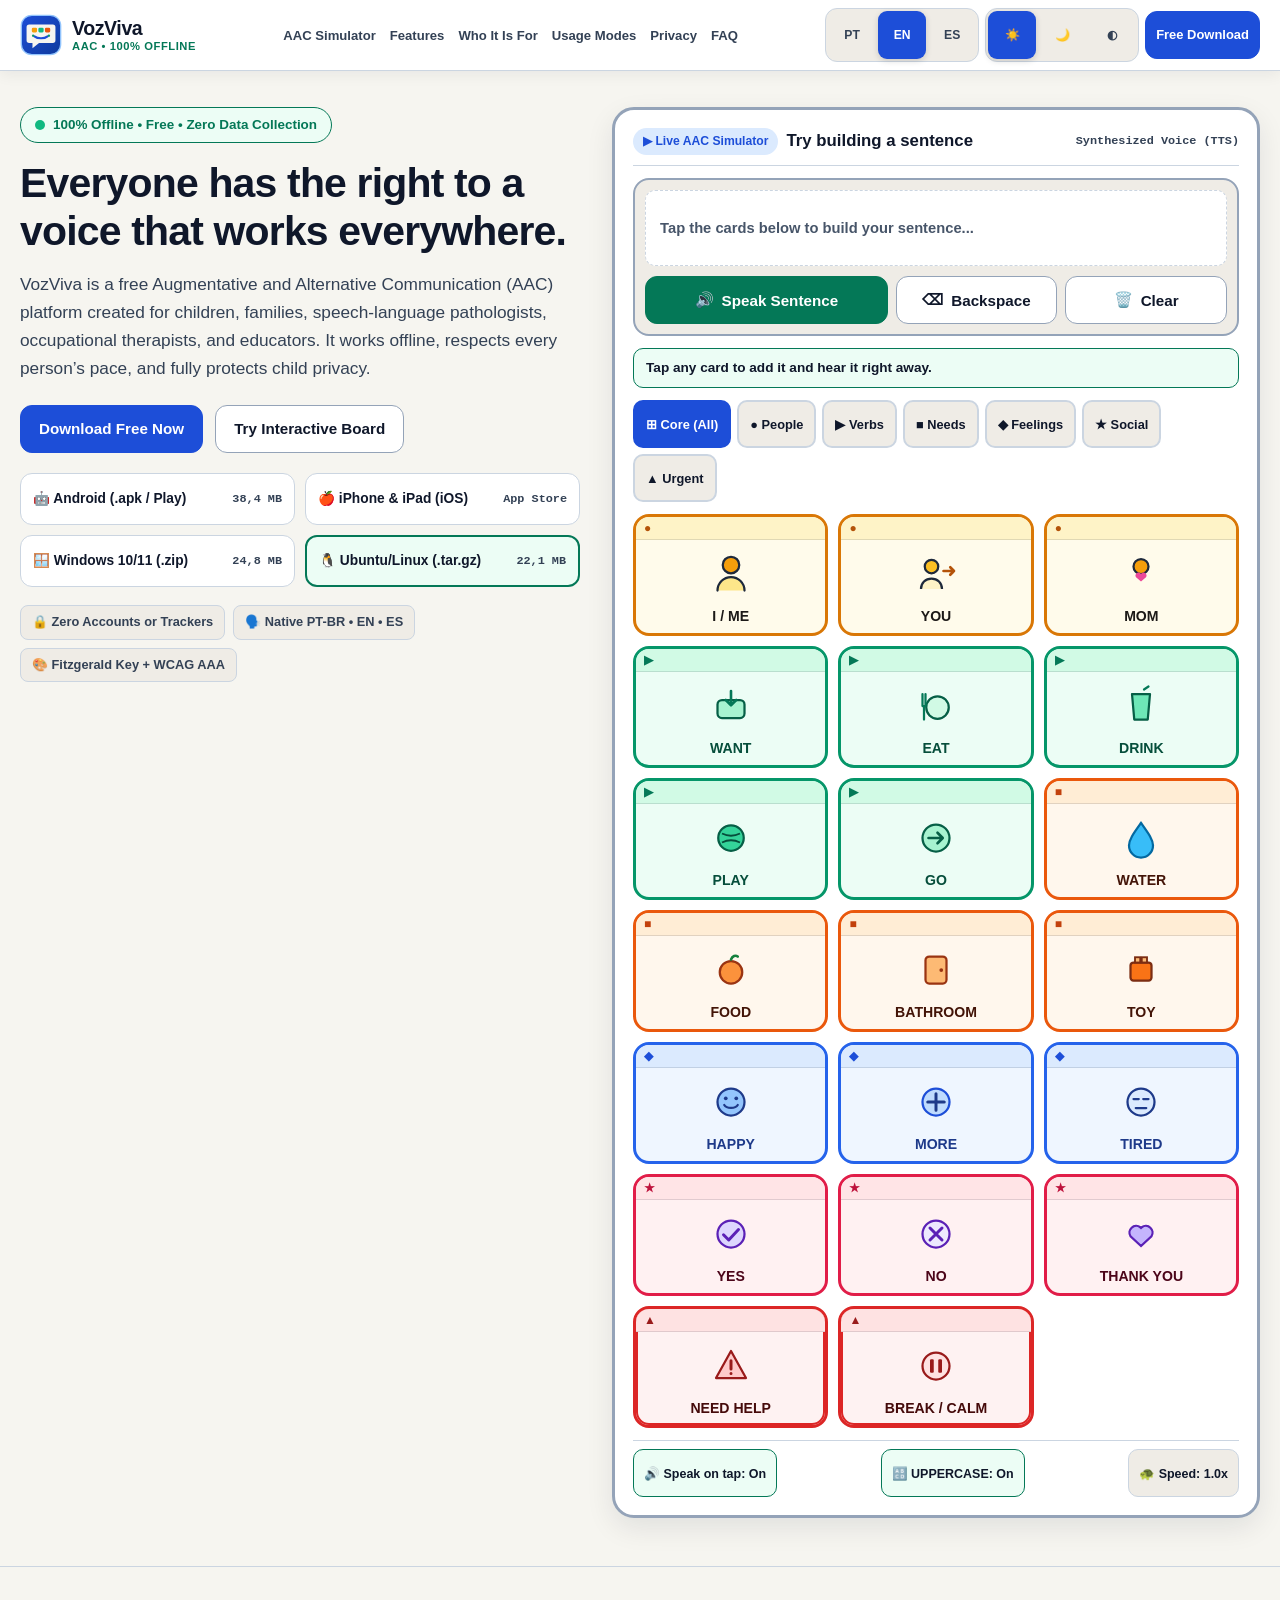
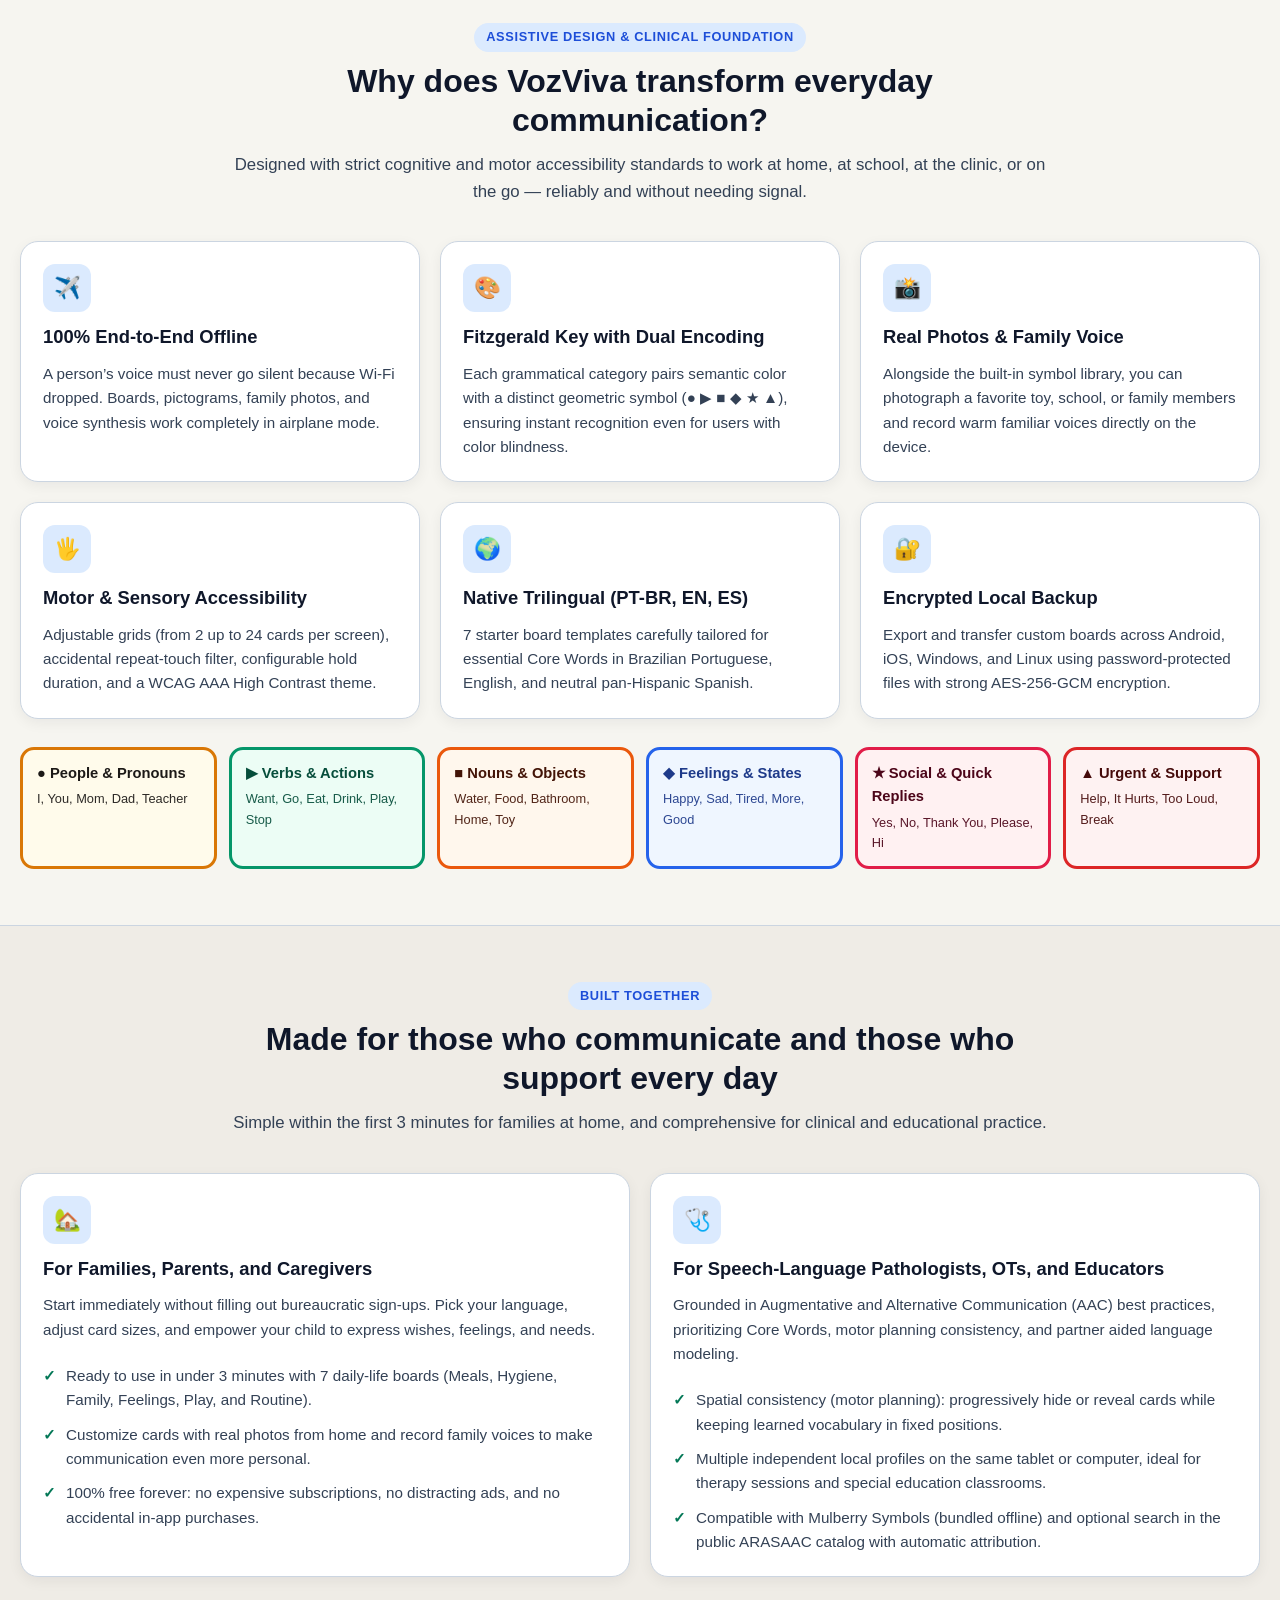
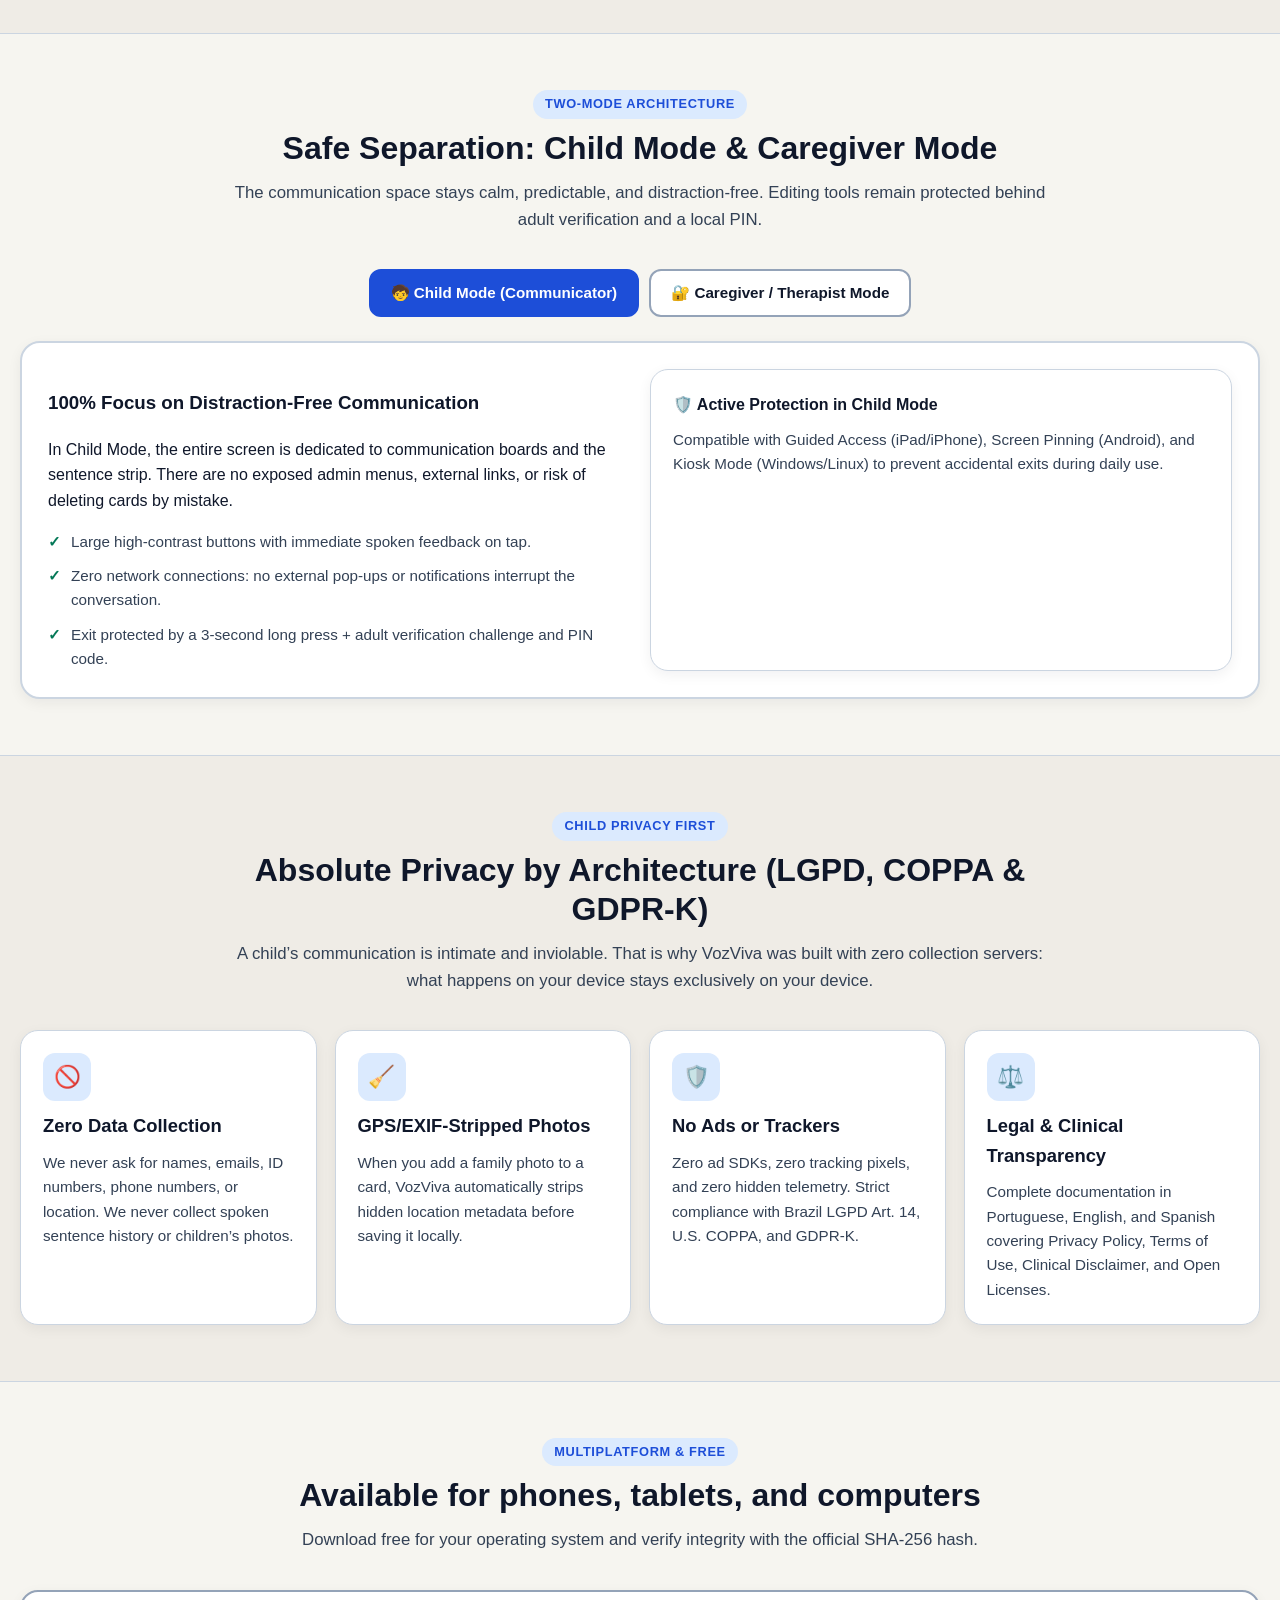
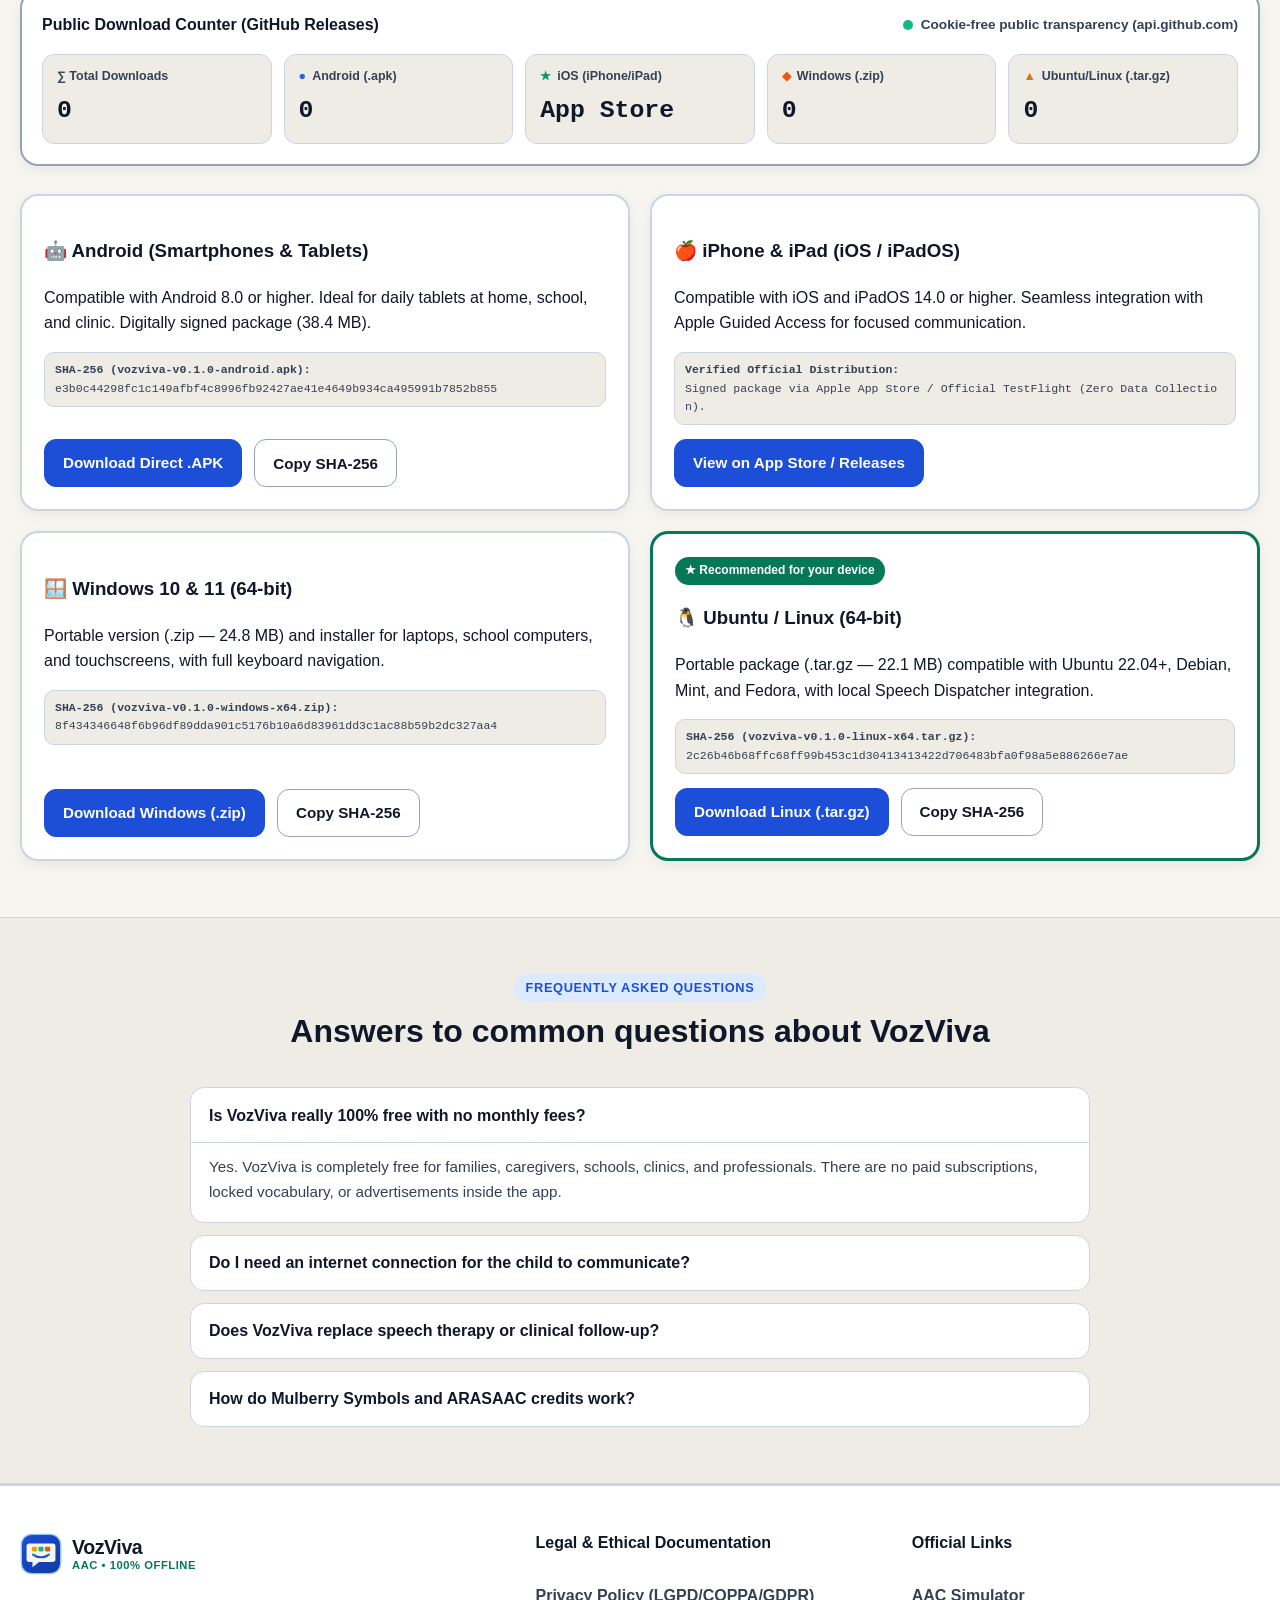
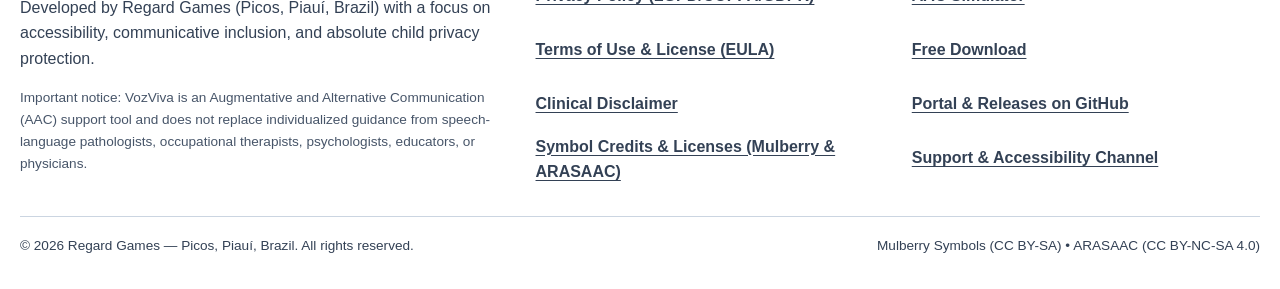
==== docs/index.html @ 91a37df0 "feat(web): implement trilingual CAA interactive web portal, WCAG 2.2 AAA themes & QA Web audit 10/10" ====
<!DOCTYPE html>
<html lang="pt-BR" data-theme="light">
<head>
  <meta charset="UTF-8" />
  <meta name="viewport" content="width=device-width, initial-scale=1.0" />
  <title data-i18n="meta.title">VozViva — Comunicação Aumentativa e Alternativa (CAA) Offline e Gratuita | Regard Games</title>
  <meta name="description" data-i18n-attr="content:meta.description" content="Aplicativo gratuito e 100% offline de Comunicação Aumentativa e Alternativa (CAA) com síntese de voz, pranchas personalizáveis e privacidade total para crianças, famílias e terapeutas. Disponível para Android, iOS, Windows e Linux." />
  <meta name="theme-color" content="#1D4ED8" />
  <meta name="author" content="Regard Games — Picos, Piauí, Brasil" />
  <link rel="canonical" href="https://regardgames.github.io/vozviva/" />
  <link rel="alternate" hreflang="pt-BR" href="https://regardgames.github.io/vozviva/?lang=pt" />
  <link rel="alternate" hreflang="en" href="https://regardgames.github.io/vozviva/?lang=en" />
  <link rel="alternate" hreflang="es" href="https://regardgames.github.io/vozviva/?lang=es" />
  <link rel="alternate" hreflang="x-default" href="https://regardgames.github.io/vozviva/" />

  <!-- Open Graph & Twitter -->
  <meta property="og:type" content="website" />
  <meta property="og:site_name" content="VozViva — Regard Games" />
  <meta property="og:title" data-i18n-attr="content:meta.og_title" content="VozViva — Dê voz a cada momento, sem depender de internet" />
  <meta property="og:description" data-i18n-attr="content:meta.og_description" content="Plataforma de Comunicação Aumentativa e Alternativa (CAA) 100% offline, sem anúncios e sem coleta de dados. Em Português, Inglês e Espanhol." />
  <meta property="og:url" content="https://regardgames.github.io/vozviva/" />
  <meta property="og:image" content="https://regardgames.github.io/vozviva/assets/og-banner.svg" />
  <meta name="twitter:card" content="summary_large_image" />
  <meta name="twitter:title" data-i18n-attr="content:meta.og_title" content="VozViva — Dê voz a cada momento, sem depender de internet" />
  <meta name="twitter:description" data-i18n-attr="content:meta.og_description" content="Plataforma de Comunicação Aumentativa e Alternativa (CAA) 100% offline, sem anúncios e sem coleta de dados. Em Português, Inglês e Espanhol." />
  <meta name="twitter:image" content="https://regardgames.github.io/vozviva/assets/og-banner.svg" />

  <link rel="icon" type="image/svg+xml" href="assets/favicon.svg" />
  <link rel="manifest" href="manifest.webmanifest" />
  <link rel="stylesheet" href="styles.css" />

  <!-- Schema.org JSON-LD -->
  <script type="application/ld+json">
  {
    "@context": "https://schema.org",
    "@type": "SoftwareApplication",
    "name": "VozViva — CAA",
    "applicationCategory": "EducationalApplication, MedicalApplication",
    "operatingSystem": "Android, iOS, Windows 10/11, Ubuntu/Linux",
    "inLanguage": ["pt-BR", "en", "es"],
    "isAccessibleForFree": true,
    "offers": {
      "@type": "Offer",
      "price": "0.00",
      "priceCurrency": "BRL"
    },
    "author": {
      "@type": "Organization",
      "name": "Regard Games",
      "legalName": "DAYVID EMERSON SILVA FERREIRA CONSULTORIA EM TECNOLOGIA DA INFORMACAO LTDA",
      "taxID": "54.480.912/0001-37",
      "address": {
        "@type": "PostalAddress",
        "addressLocality": "Picos",
        "addressRegion": "PI",
        "addressCountry": "BR"
      },
      "url": "https://regardgames.github.io/vozviva/"
    }
  }
  </script>
</head>
<body>
  <a href="#main-content" class="skip-link" data-i18n="nav.skip_to_content">Pular para o conteúdo principal</a>

  <!-- Topbar / Header -->
  <header class="site-header" role="banner">
    <div class="container header-inner">
      <a href="#top" class="brand-link" aria-label="VozViva — Início">
        <img src="assets/favicon.svg" alt="" class="brand-icon" width="42" height="42" />
        <span class="brand-text-group">
          <span class="brand-name">VozViva</span>
          <span class="brand-tag" data-i18n="nav.brand_tag">CAA • 100% Offline</span>
        </span>
      </a>

      <nav class="main-nav" aria-label="Navegação Principal" data-i18n-attr="aria-label:nav.aria_main">
        <a href="#simulador" class="nav-link" data-i18n="nav.simulator">Simulador CAA</a>
        <a href="#features" class="nav-link" data-i18n="nav.features">Recursos</a>
        <a href="#audiences" class="nav-link" data-i18n="nav.audiences">Para Quem É</a>
        <a href="#modes" class="nav-link" data-i18n="nav.modes">Modos de Uso</a>
        <a href="#privacy" class="nav-link" data-i18n="nav.privacy">Privacidade</a>
        <a href="#faq" class="nav-link" data-i18n="nav.faq">Dúvidas</a>
      </nav>

      <div class="header-controls">
        <!-- Seletor de Idioma -->
        <div class="control-pill-group" role="group" aria-label="Selecionar idioma" data-i18n-attr="aria-label:nav.lang_group_label">
          <button type="button" class="ctrl-btn lang-btn" data-lang="pt" aria-pressed="true" title="Português (Brasil)">PT</button>
          <button type="button" class="ctrl-btn lang-btn" data-lang="en" aria-pressed="false" title="English">EN</button>
          <button type="button" class="ctrl-btn lang-btn" data-lang="es" aria-pressed="false" title="Español">ES</button>
        </div>

        <!-- Seletor de Tema -->
        <div class="control-pill-group" role="group" aria-label="Selecionar tema visual" data-i18n-attr="aria-label:nav.theme_group_label">
          <button type="button" class="ctrl-btn theme-btn" data-theme-val="light" aria-pressed="true" data-i18n-attr="title:nav.theme_light_title,aria-label:nav.theme_light_title" title="Tema Claro Calmo">☀️</button>
          <button type="button" class="ctrl-btn theme-btn" data-theme-val="dark" aria-pressed="false" data-i18n-attr="title:nav.theme_dark_title,aria-label:nav.theme_dark_title" title="Tema Escuro Confortável">🌙</button>
          <button type="button" class="ctrl-btn theme-btn" data-theme-val="high-contrast" aria-pressed="false" data-i18n-attr="title:nav.theme_hc_title,aria-label:nav.theme_hc_title" title="Alto Contraste WCAG AAA">◐</button>
        </div>

        <a href="#download" class="btn btn-primary btn-compact header-cta-desktop" data-i18n="nav.download">Baixar Grátis</a>
      </div>

      <button type="button" class="mobile-menu-toggle" id="mobile-menu-btn" aria-expanded="false" aria-controls="mobile-drawer" data-i18n-attr="aria-label:nav.menu_toggle_label">
        <span aria-hidden="true">☰</span>
        <span data-i18n="nav.menu_btn">Menu</span>
      </button>
    </div>

    <div class="mobile-drawer" id="mobile-drawer" aria-label="Menu móvel">
      <div class="container">
        <div class="mobile-drawer-links">
          <a href="#simulador" class="nav-link" data-i18n="nav.simulator">Simulador CAA</a>
          <a href="#features" class="nav-link" data-i18n="nav.features">Recursos</a>
          <a href="#audiences" class="nav-link" data-i18n="nav.audiences">Para Quem É</a>
          <a href="#modes" class="nav-link" data-i18n="nav.modes">Modos de Uso</a>
          <a href="#privacy" class="nav-link" data-i18n="nav.privacy">Privacidade</a>
          <a href="#faq" class="nav-link" data-i18n="nav.faq">Dúvidas</a>
          <a href="privacy-policy.html" class="nav-link" data-i18n="footer.privacy_link">Política de Privacidade</a>
          <a href="#download" class="btn btn-primary" data-i18n="nav.download">Baixar Grátis</a>
        </div>
      </div>
    </div>
  </header>

  <main id="main-content">
    <!-- Hero Section + Interactive CAA Simulator -->
    <section class="hero-section" id="top">
      <div class="container hero-grid">
        <div class="hero-copy-col">
          <div class="hero-badge">
            <span class="pulse-dot" aria-hidden="true"></span>
            <span data-i18n="hero.badge">100% Offline • Gratuito • Zero Coleta de Dados</span>
          </div>
          <h1 class="hero-title" data-i18n="hero.title">Toda pessoa tem direito a uma voz que funcione em qualquer lugar.</h1>
          <p class="hero-subtitle" data-i18n="hero.subtitle">O VozViva é uma plataforma gratuita de Comunicação Aumentativa e Alternativa (CAA) criada para crianças, famílias, fonoaudiólogos, terapeutas ocupacionais e educadores. Funciona sem internet, respeita o tempo de cada pessoa e protege integralmente a privacidade infantil.</p>

          <div class="hero-cta-row">
            <a href="#download" class="btn btn-primary" id="hero-primary-cta" data-i18n="hero.cta_primary">Baixar Grátis Agora</a>
            <a href="#simulador" class="btn btn-secondary" data-i18n="hero.cta_secondary">Testar Prancha Interativa</a>
          </div>

          <!-- Platform Quick Pills -->
          <div class="hero-platform-pills" role="list" aria-label="Plataformas suportadas" data-i18n-attr="aria-label:hero.pills_aria">
            <a href="#download-android" class="platform-pill" data-os-pill="android" role="listitem">
              <span>🤖 <span data-i18n="hero.pill_android">Android (.apk / Play)</span></span>
              <span class="pill-meta">38,4 MB</span>
            </a>
            <a href="#download-ios" class="platform-pill" data-os-pill="ios" role="listitem">
              <span>🍎 <span data-i18n="hero.pill_ios">iPhone &amp; iPad (iOS)</span></span>
              <span class="pill-meta">App Store</span>
            </a>
            <a href="#download-windows" class="platform-pill" data-os-pill="windows" role="listitem">
              <span>🪟 <span data-i18n="hero.pill_windows">Windows 10/11 (.zip)</span></span>
              <span class="pill-meta">24,8 MB</span>
            </a>
            <a href="#download-linux" class="platform-pill" data-os-pill="linux" role="listitem">
              <span>🐧 <span data-i18n="hero.pill_linux">Ubuntu/Linux (.tar.gz)</span></span>
              <span class="pill-meta">22,1 MB</span>
            </a>
          </div>

          <div class="hero-trust-strip">
            <span class="trust-chip" data-i18n="hero.trust_1">🔒 Zero Contas ou Rastreadores</span>
            <span class="trust-chip" data-i18n="hero.trust_2">🗣️ PT-BR • EN • ES Nativos</span>
            <span class="trust-chip" data-i18n="hero.trust_3">🎨 Chave de Fitzgerald + WCAG AAA</span>
          </div>
        </div>

        <!-- Interactive CAA Board Simulator -->
        <div class="caa-simulator-shell" id="simulador" role="region" aria-labelledby="sim-title">
          <div class="sim-topbar">
            <div class="sim-title-wrap">
              <span class="sim-badge-live" data-i18n="sim.live_badge">▶ Simulador CAA ao Vivo</span>
              <h2 class="sim-heading" id="sim-title" data-i18n="sim.title">Experimente formar uma frase</h2>
            </div>
            <span class="pill-meta" id="sim-voice-indicator" data-i18n="sim.voice_ready">Voz Sintetizada (TTS)</span>
          </div>

          <!-- SentenceStrip (Faixa de Frase) -->
          <div class="sentence-strip-container">
            <div class="sentence-strip-items" id="sentence-strip-items" role="status" aria-live="polite" aria-atomic="false">
              <span class="sentence-placeholder" id="sentence-placeholder" data-i18n="sim.placeholder">Toque nos cartões abaixo para montar sua frase...</span>
            </div>
            <div class="sentence-strip-actions">
              <button type="button" class="btn btn-speak" id="sim-btn-speak" data-i18n-attr="aria-label:sim.speak_aria">
                <span aria-hidden="true">🔊</span>
                <span data-i18n="sim.btn_speak">Falar Frase</span>
              </button>
              <button type="button" class="btn btn-secondary" id="sim-btn-backspace" data-i18n-attr="aria-label:sim.backspace_aria">
                <span aria-hidden="true">⌫</span>
                <span data-i18n="sim.btn_backspace">Apagar</span>
              </button>
              <button type="button" class="btn btn-secondary" id="sim-btn-clear" data-i18n-attr="aria-label:sim.clear_aria">
                <span aria-hidden="true">🗑️</span>
                <span data-i18n="sim.btn_clear">Limpar</span>
              </button>
            </div>
          </div>

          <div class="speech-status-banner" id="speech-status-banner" role="status" aria-live="polite">
            <span id="speech-status-text" data-i18n="sim.status_idle">Toque em qualquer cartão para adicionar e ouvir na hora.</span>
          </div>

          <!-- Category Filter Tabs (Fitzgerald Key + Dual Encoding) -->
          <div class="caa-category-tabs" role="tablist" aria-label="Categorias da Prancha CAA" data-i18n-attr="aria-label:sim.tabs_aria">
            <button type="button" class="cat-tab-btn is-active" role="tab" aria-selected="true" data-cat-filter="all" data-i18n="sim.cat_all">⊞ Essencial (Todas)</button>
            <button type="button" class="cat-tab-btn" role="tab" aria-selected="false" data-cat-filter="people" data-i18n="sim.cat_people">● Pessoas</button>
            <button type="button" class="cat-tab-btn" role="tab" aria-selected="false" data-cat-filter="verbs" data-i18n="sim.cat_verbs">▶ Verbos</button>
            <button type="button" class="cat-tab-btn" role="tab" aria-selected="false" data-cat-filter="nouns" data-i18n="sim.cat_nouns">■ Necessidades</button>
            <button type="button" class="cat-tab-btn" role="tab" aria-selected="false" data-cat-filter="descriptors" data-i18n="sim.cat_descriptors">◆ Emoções</button>
            <button type="button" class="cat-tab-btn" role="tab" aria-selected="false" data-cat-filter="social" data-i18n="sim.cat_social">★ Sociais</button>
            <button type="button" class="cat-tab-btn" role="tab" aria-selected="false" data-cat-filter="urgent" data-i18n="sim.cat_urgent">▲ Urgência</button>
          </div>

          <!-- Interactive Grid of CAA Cards -->
          <div class="caa-cards-grid" id="caa-cards-grid" role="group" aria-label="Cartões de comunicação" data-i18n-attr="aria-label:sim.grid_aria">
            <!-- Rendered dynamically by landing.js -->
          </div>

          <!-- Simulator Toolbar Footer -->
          <div class="sim-toolbar-footer">
            <button type="button" class="sim-toggle-btn" id="sim-toggle-tap-speak" aria-pressed="true" data-i18n="sim.toggle_tap_speak">🔊 Falar ao tocar: Ativo</button>
            <button type="button" class="sim-toggle-btn" id="sim-toggle-uppercase" aria-pressed="true" data-i18n="sim.toggle_uppercase">🔠 CAIXA ALTA: Ativa</button>
            <button type="button" class="sim-toggle-btn" id="sim-toggle-speed" aria-pressed="false" data-speed="1.0" data-i18n="sim.toggle_speed">🐢 Velocidade: 1.0x</button>
          </div>
        </div>
      </div>
    </section>

    <!-- Section: Why VozViva & Fitzgerald Key Dual Visual Encoding -->
    <section class="section" id="features">
      <div class="container">
        <div class="section-header">
          <span class="section-eyebrow" data-i18n="why.eyebrow">Design Assistivo &amp; Base Clínica</span>
          <h2 class="section-title" data-i18n="why.title">Por que o VozViva transforma a comunicação no dia a dia?</h2>
          <p class="section-subtitle" data-i18n="why.subtitle">Projetado com rigor de acessibilidade cognitiva e motora para funcionar em casa, na escola, na clínica ou no transporte — sem surpresas e sem depender de sinal.</p>
        </div>

        <div class="grid-3">
          <article class="feature-card">
            <div class="feature-icon-badge" aria-hidden="true">✈️</div>
            <h3 data-i18n="why.card1_title">100% Offline de Ponta a Ponta</h3>
            <p data-i18n="why.card1_desc">A voz de uma pessoa nunca pode cair porque o Wi-Fi falhou. Pranchas, pictogramas, fotos da família e síntese de voz funcionam integralmente em modo avião.</p>
          </article>

          <article class="feature-card">
            <div class="feature-icon-badge" aria-hidden="true">🎨</div>
            <h3 data-i18n="why.card2_title">Chave de Fitzgerald com Dupla Codificação</h3>
            <p data-i18n="why.card2_desc">Cada categoria gramatical combina cor semântica com um símbolo geométrico exclusivo (● ▶ ■ ◆ ★ ▲), garantindo reconhecimento mesmo para pessoas com daltonismo.</p>
          </article>

          <article class="feature-card">
            <div class="feature-icon-badge" aria-hidden="true">📸</div>
            <h3 data-i18n="why.card3_title">Fotos Reais e Voz da Própria Família</h3>
            <p data-i18n="why.card3_desc">Além da biblioteca de pictogramas inclusa, você pode fotografar o brinquedo favorito, a escola ou os familiares e gravar áudios acolhedores diretamente pelo aparelho.</p>
          </article>

          <article class="feature-card">
            <div class="feature-icon-badge" aria-hidden="true">🖐️</div>
            <h3 data-i18n="why.card4_title">Acessibilidade Motora e Sensorial</h3>
            <p data-i18n="why.card4_desc">Grades ajustáveis (de 2 até 24 cartões por tela), filtro contra toques repetidos involuntários, tempo de retenção configurável e tema de Alto Contraste WCAG AAA.</p>
          </article>

          <article class="feature-card">
            <div class="feature-icon-badge" aria-hidden="true">🌍</div>
            <h3 data-i18n="why.card5_title">Trilíngue Nativo (PT-BR, EN, ES)</h3>
            <p data-i18n="why.card5_desc">7 pranchas-modelo iniciais cuidadosamente adaptadas para o vocabulário essencial do Português Brasileiro, Inglês e Espanhol neutro pan-hispânico.</p>
          </article>

          <article class="feature-card">
            <div class="feature-icon-badge" aria-hidden="true">🔐</div>
            <h3 data-i18n="why.card6_title">Backup Local Criptografado</h3>
            <p data-i18n="why.card6_desc">Exporte e transfira pranchas personalizadas entre Android, iOS, Windows e Linux usando arquivos protegidos por senha com criptografia forte AES-256-GCM.</p>
          </article>
        </div>

        <!-- Fitzgerald Key Legend Strip -->
        <div class="fitzgerald-legend-grid" aria-label="Legenda da Chave de Fitzgerald">
          <div class="fitz-legend-item" style="background: var(--fitz-people-bg); border-color: var(--fitz-people-border); color: var(--fitz-people-text);">
            <strong data-i18n="fitz.people_title">● Pessoas &amp; Pronomes</strong>
            <span data-i18n="fitz.people_examples">Eu, Você, Mamãe, Papai, Professora</span>
          </div>
          <div class="fitz-legend-item" style="background: var(--fitz-verbs-bg); border-color: var(--fitz-verbs-border); color: var(--fitz-verbs-text);">
            <strong data-i18n="fitz.verbs_title">▶ Verbos &amp; Ações</strong>
            <span data-i18n="fitz.verbs_examples">Quero, Ir, Comer, Beber, Brincar, Parar</span>
          </div>
          <div class="fitz-legend-item" style="background: var(--fitz-nouns-bg); border-color: var(--fitz-nouns-border); color: var(--fitz-nouns-text);">
            <strong data-i18n="fitz.nouns_title">■ Substantivos &amp; Objetos</strong>
            <span data-i18n="fitz.nouns_examples">Água, Comida, Banheiro, Casa, Brinquedo</span>
          </div>
          <div class="fitz-legend-item" style="background: var(--fitz-descriptors-bg); border-color: var(--fitz-descriptors-border); color: var(--fitz-descriptors-text);">
            <strong data-i18n="fitz.desc_title">◆ Emoções &amp; Estados</strong>
            <span data-i18n="fitz.desc_examples">Feliz, Triste, Cansado, Mais, Gostoso</span>
          </div>
          <div class="fitz-legend-item" style="background: var(--fitz-social-bg); border-color: var(--fitz-social-border); color: var(--fitz-social-text);">
            <strong data-i18n="fitz.social_title">★ Sociais &amp; Rápidas</strong>
            <span data-i18n="fitz.social_examples">Sim, Não, Obrigado, Por favor, Oi</span>
          </div>
          <div class="fitz-legend-item" style="background: var(--fitz-urgent-bg); border-color: var(--fitz-urgent-border); color: var(--fitz-urgent-text);">
            <strong data-i18n="fitz.urgent_title">▲ Urgência &amp; Apoio</strong>
            <span data-i18n="fitz.urgent_examples">Ajuda, Dói, Barulho Alto, Pausa</span>
          </div>
        </div>
      </div>
    </section>

    <!-- Section: Dedicated Audiences (Families vs Clinicians/Educators) -->
    <section class="section section-alt" id="audiences">
      <div class="container">
        <div class="section-header">
          <span class="section-eyebrow" data-i18n="audiences.eyebrow">Construído em Conjunto</span>
          <h2 class="section-title" data-i18n="audiences.title">Feito para quem comunica e para quem apoia todos os dias</h2>
          <p class="section-subtitle" data-i18n="audiences.subtitle">Simples nos primeiros 3 minutos para a família em casa e completo para a prática clínica e pedagógica.</p>
        </div>

        <div class="grid-2">
          <!-- Families & Caregivers -->
          <article class="feature-card">
            <div class="feature-icon-badge" aria-hidden="true">🏡</div>
            <h3 data-i18n="audiences.family_title">Para Famílias, Mães, Pais e Cuidadores</h3>
            <p data-i18n="audiences.family_desc">Comece a usar imediatamente sem preencher cadastros burocráticos. Escolha o idioma, ajuste o tamanho dos cartões e dê autonomia para seu filho expressar desejos, sentimentos e necessidades.</p>
            <ul class="check-list">
              <li><span class="check-icon" aria-hidden="true">✓</span><span data-i18n="audiences.family_b1">Pronto para usar em menos de 3 minutos com 7 pranchas do cotidiano (Refeições, Higiene, Família, Emoções, Brincadeiras e Rotina).</span></li>
              <li><span class="check-icon" aria-hidden="true">✓</span><span data-i18n="audiences.family_b2">Personalize cartões com fotos reais da casa e grave a voz de familiares para tornar a comunicação ainda mais afetiva.</span></li>
              <li><span class="check-icon" aria-hidden="true">✓</span><span data-i18n="audiences.family_b3">100% gratuito para sempre: sem mensalidades caras, sem anúncios que distraiam a criança e sem compras acidentais.</span></li>
            </ul>
          </article>

          <!-- Clinicians & Educators -->
          <article class="feature-card">
            <div class="feature-icon-badge" aria-hidden="true">🩺</div>
            <h3 data-i18n="audiences.pro_title">Para Fonoaudiólogos, Terapeutas Ocupacionais e Educadores</h3>
            <p data-i18n="audiences.pro_desc">Fundamentado nas melhores práticas de Comunicação Aumentativa e Alternativa (CAA), priorizando vocabulário essencial (*Core Words*), consistência motora e modelagem pelo parceiro de comunicação.</p>
            <ul class="check-list">
              <li><span class="check-icon" aria-hidden="true">✓</span><span data-i18n="audiences.pro_b1">Consistência espacial (planejamento motor): oculte ou exiba cartões progressivamente mantendo a posição fixa das palavras já aprendidas.</span></li>
              <li><span class="check-icon" aria-hidden="true">✓</span><span data-i18n="audiences.pro_b2">Múltiplos perfis locais independentes no mesmo tablet ou computador, ideal para atendimentos clínicos e salas de recursos multifuncionais.</span></li>
              <li><span class="check-icon" aria-hidden="true">✓</span><span data-i18n="audiences.pro_b3">Compatível com símbolos Mulberry (inclusos offline) e busca opcional no catálogo público ARASAAC com atribuição automática.</span></li>
            </ul>
          </article>
        </div>
      </div>
    </section>

    <!-- Section: Child Mode vs Caregiver/Therapist Mode Interactive Demo -->
    <section class="section" id="modes">
      <div class="container">
        <div class="section-header">
          <span class="section-eyebrow" data-i18n="modes.eyebrow">Arquitetura de Dois Modos</span>
          <h2 class="section-title" data-i18n="modes.title">Separação Segura: Modo Criança e Modo Responsável</h2>
          <p class="section-subtitle" data-i18n="modes.subtitle">O ambiente de comunicação é calmo, previsível e livre de distrações. As ferramentas de edição ficam protegidas por verificação de adulto e PIN.</p>
        </div>

        <div class="modes-tabs-bar" role="tablist" aria-label="Alternar demonstração de modos">
          <button type="button" class="mode-tab-btn" role="tab" id="tab-mode-child" aria-selected="true" aria-controls="panel-mode-child" data-mode-target="child" data-i18n="modes.tab_child">🧒 Modo Criança (Comunicador)</button>
          <button type="button" class="mode-tab-btn" role="tab" id="tab-mode-caregiver" aria-selected="false" aria-controls="panel-mode-caregiver" data-mode-target="caregiver" data-i18n="modes.tab_caregiver">🔐 Modo Responsável / Terapeuta</button>
        </div>

        <div class="mode-panel is-active" id="panel-mode-child" role="tabpanel" aria-labelledby="tab-mode-child">
          <div class="grid-2">
            <div>
              <h3 data-i18n="modes.child_title">Foco 100% na Comunicação Sem Distrações</h3>
              <p data-i18n="modes.child_desc">No Modo Criança, toda a tela é dedicada às pranchas de comunicação e à faixa de construção de frases. Não há menus administrativos expostos, links para a internet ou risco de apagar cartões por engano.</p>
              <ul class="check-list">
                <li><span class="check-icon" aria-hidden="true">✓</span><span data-i18n="modes.child_b1">Botões amplos de alto contraste com resposta de voz imediata ao tocar.</span></li>
                <li><span class="check-icon" aria-hidden="true">✓</span><span data-i18n="modes.child_b2">Zero conexões de rede: nenhuma janela externa ou notificação interrompe a conversa.</span></li>
                <li><span class="check-icon" aria-hidden="true">✓</span><span data-i18n="modes.child_b3">Saída protegida por toque longo de 3 segundos + desafio de adulto e código PIN.</span></li>
              </ul>
            </div>
            <div class="feature-card">
              <strong data-i18n="modes.child_box_title">🛡️ Proteção Ativa no Modo Criança</strong>
              <p data-i18n="modes.child_box_desc">Compatível com Acesso Guiado (iPad/iPhone), Fixação de Tela (Android) e Modo Quiosque (Windows/Linux) para evitar saídas acidentais do aplicativo durante o uso.</p>
            </div>
          </div>
        </div>

        <div class="mode-panel" id="panel-mode-caregiver" role="tabpanel" aria-labelledby="tab-mode-caregiver">
          <div class="grid-2">
            <div>
              <h3 data-i18n="modes.caregiver_title">Personalização Completa para Família e Clínica</h3>
              <p data-i18n="modes.caregiver_desc">Ao desbloquear o Modo Responsável com seu PIN local, você acessa o editor visual de pranchas, ajustes finos de voz e acessibilidade motora, além de exportação segura de backups.</p>
              <ul class="check-list">
                <li><span class="check-icon" aria-hidden="true">✓</span><span data-i18n="modes.caregiver_b1">Crie ou edite cartões com símbolos Mulberry, busca opcional no ARASAAC, fotos da câmera (com remoção automática de GPS/EXIF) e gravação de voz.</span></li>
                <li><span class="check-icon" aria-hidden="true">✓</span><span data-i18n="modes.caregiver_b2">Ajuste a densidade da grade (2x1 até 6x4), velocidade e tom da voz TTS, caixa alta e tempo de retenção de toque.</span></li>
                <li><span class="check-icon" aria-hidden="true">✓</span><span data-i18n="modes.caregiver_b3">Exporte e restaure pacotes criptografados (.assistivebackup) para levar as pranchas da clínica para o celular da família.</span></li>
              </ul>
            </div>
            <div class="feature-card">
              <strong data-i18n="modes.caregiver_box_title">⚙️ Controle Local Absoluto</strong>
              <p data-i18n="modes.caregiver_desc_2">Permissões de câmera e microfone são solicitadas apenas no momento em que o adulto clica em criar uma mídia personalizada.</p>
            </div>
          </div>
        </div>
      </div>
    </section>

    <!-- Section: Absolute Privacy & Ethical Commitment -->
    <section class="section section-alt" id="privacy">
      <div class="container">
        <div class="section-header">
          <span class="section-eyebrow" data-i18n="priv.eyebrow">Privacidade Infantil em Primeiro Lugar</span>
          <h2 class="section-title" data-i18n="priv.title">Privacidade Absoluta por Arquitetura (LGPD, COPPA e GDPR-K)</h2>
          <p class="section-subtitle" data-i18n="priv.subtitle">A comunicação de uma criança é íntima e inviolável. Por isso, o VozViva foi construído sem servidores de coleta: o que acontece no seu aparelho permanece exclusivamente no seu aparelho.</p>
        </div>

        <div class="grid-4">
          <article class="feature-card">
            <div class="feature-icon-badge" aria-hidden="true">🚫</div>
            <h3 data-i18n="priv.c1_title">Zero Coleta de Dados</h3>
            <p data-i18n="priv.c1_desc">Não pedimos nome, e-mail, CPF, telefone ou localização. Não coletamos histórico de frases faladas nem fotos das crianças.</p>
          </article>
          <article class="feature-card">
            <div class="feature-icon-badge" aria-hidden="true">🧹</div>
            <h3 data-i18n="priv.c2_title">Fotos Limpas de GPS/EXIF</h3>
            <p data-i18n="priv.c2_desc">Quando você adiciona uma foto familiar a um cartão, o VozViva remove automaticamente metadados ocultos de localização antes de salvar no aparelho.</p>
          </article>
          <article class="feature-card">
            <div class="feature-icon-badge" aria-hidden="true">🛡️</div>
            <h3 data-i18n="priv.c3_title">Sem Anúncios ou Rastreadores</h3>
            <p data-i18n="priv.c3_desc">Zero SDKs publicitários, zero pixels de rastreamento e zero telemetria oculta. Conformidade rigorosa com o Art. 14 da LGPD (Brasil), COPPA e GDPR-K.</p>
          </article>
          <article class="feature-card">
            <div class="feature-icon-badge" aria-hidden="true">⚖️</div>
            <h3 data-i18n="priv.c4_title">Transparência Jurídica e Clínica</h3>
            <p data-i18n="priv.c4_desc">Documentação completa em Português, Inglês e Espanhol com Política de Privacidade, Termos de Uso, Aviso Clínico e Licenças Abertas.</p>
          </article>
        </div>
      </div>
    </section>

    <!-- Section: Multiplatform Download Hub & Public Metrics (#download) -->
    <section class="section" id="download">
      <div class="container">
        <div class="section-header">
          <span class="section-eyebrow" data-i18n="platforms.eyebrow">Multiplataforma &amp; Gratuito</span>
          <h2 class="section-title" data-i18n="platforms.title">Disponível para celulares, tablets e computadores</h2>
          <p class="section-subtitle" data-i18n="platforms.subtitle">Baixe gratuitamente para o seu sistema operacional e verifique a integridade com o hash SHA-256 oficial.</p>
        </div>

        <!-- Public Download Metrics Panel (#download-metrics) -->
        <div class="metrics-board" id="download-metrics" role="region" aria-labelledby="metrics-title">
          <div class="metrics-header">
            <div>
              <strong id="metrics-title" data-i18n="metrics.title">Placar Público de Downloads (GitHub Releases)</strong>
            </div>
            <div class="metrics-status">
              <span class="pulse-dot" aria-hidden="true"></span>
              <span id="metrics-status-label" data-i18n="metrics.status_live">Transparência pública sem cookies (api.github.com)</span>
            </div>
          </div>
          <div class="metrics-grid">
            <div class="metric-cell">
              <span class="metric-label" data-i18n="metrics.total">∑ Total Acumulado</span>
              <span class="metric-value" id="metric-total-val">0</span>
            </div>
            <div class="metric-cell">
              <span class="metric-label"><span style="color:#2563EB">●</span> Android (.apk)</span>
              <span class="metric-value" id="metric-android-val">0</span>
            </div>
            <div class="metric-cell">
              <span class="metric-label"><span style="color:#059669">★</span> iOS (iPhone/iPad)</span>
              <span class="metric-value" id="metric-ios-val">App Store</span>
            </div>
            <div class="metric-cell">
              <span class="metric-label"><span style="color:#EA580C">◆</span> Windows (.zip)</span>
              <span class="metric-value" id="metric-windows-val">0</span>
            </div>
            <div class="metric-cell">
              <span class="metric-label"><span style="color:#D97706">▲</span> Ubuntu/Linux (.tar.gz)</span>
              <span class="metric-value" id="metric-linux-val">0</span>
            </div>
          </div>
        </div>

        <!-- 4 Platform Download Cards -->
        <div class="grid-2">
          <!-- Android -->
          <article class="download-card" id="download-android" data-os-card="android">
            <div>
              <span class="recommended-os-ribbon" data-i18n="platforms.recommended_badge">★ Recomendado para seu dispositivo</span>
              <h3>🤖 <span data-i18n="platforms.android_title">Android (Smartphones e Tablets)</span></h3>
              <p data-i18n="platforms.android_desc">Compatível com Android 8.0 ou superior. Ideal para tablets de uso diário em casa, na escola e na clínica. Pacote assinado digitalmente (38,4 MB).</p>
              <div class="sha-box">
                <strong>SHA-256 (vozviva-v0.1.0-android.apk):</strong><br />
                <span id="sha-android">e3b0c44298fc1c149afbf4c8996fb92427ae41e4649b934ca495991b7852b855</span>
              </div>
            </div>
            <div class="hero-cta-row" style="margin-bottom:0">
              <a href="https://github.com/regardgames/vozviva/releases" target="_blank" rel="noopener noreferrer" class="btn btn-primary dl-track-btn" data-dl-os="android" data-i18n="platforms.btn_apk">Baixar .APK Direto</a>
              <button type="button" class="btn btn-secondary copy-sha-btn" data-sha-target="sha-android" data-i18n="platforms.btn_copy_sha">Copiar SHA-256</button>
            </div>
          </article>

          <!-- iOS -->
          <article class="download-card" id="download-ios" data-os-card="ios">
            <div>
              <span class="recommended-os-ribbon" data-i18n="platforms.recommended_badge">★ Recomendado para seu dispositivo</span>
              <h3>🍎 <span data-i18n="platforms.ios_title">iPhone e iPad (iOS / iPadOS)</span></h3>
              <p data-i18n="platforms.ios_desc">Compatível com iOS e iPadOS 14.0 ou superior. Integração perfeita com o Acesso Guiado nativo da Apple para uso focado na comunicação.</p>
              <div class="sha-box">
                <strong data-i18n="platforms.ios_store_note">Distribuição Oficial Verificada:</strong><br />
                <span data-i18n="platforms.ios_store_sub">Pacote assinado via Apple App Store / TestFlight Oficial (Sem Coleta de Dados).</span>
              </div>
            </div>
            <div class="hero-cta-row" style="margin-bottom:0">
              <a href="https://github.com/regardgames/vozviva/releases" target="_blank" rel="noopener noreferrer" class="btn btn-primary" data-i18n="platforms.btn_ios">Ver na App Store / Releases</a>
            </div>
          </article>

          <!-- Windows -->
          <article class="download-card" id="download-windows" data-os-card="windows">
            <div>
              <span class="recommended-os-ribbon" data-i18n="platforms.recommended_badge">★ Recomendado para seu dispositivo</span>
              <h3>🪟 <span data-i18n="platforms.windows_title">Windows 10 e 11 (64 bits)</span></h3>
              <p data-i18n="platforms.windows_desc">Versão portátil (.zip — 24,8 MB) e instalador para notebooks, computadores escolares e telas sensíveis ao toque, com navegação completa por teclado.</p>
              <div class="sha-box">
                <strong>SHA-256 (vozviva-v0.1.0-windows-x64.zip):</strong><br />
                <span id="sha-windows">8f434346648f6b96df89dda901c5176b10a6d83961dd3c1ac88b59b2dc327aa4</span>
              </div>
            </div>
            <div class="hero-cta-row" style="margin-bottom:0">
              <a href="https://github.com/regardgames/vozviva/releases" target="_blank" rel="noopener noreferrer" class="btn btn-primary dl-track-btn" data-dl-os="windows" data-i18n="platforms.btn_windows">Baixar Windows (.zip)</a>
              <button type="button" class="btn btn-secondary copy-sha-btn" data-sha-target="sha-windows" data-i18n="platforms.btn_copy_sha">Copiar SHA-256</button>
            </div>
          </article>

          <!-- Linux -->
          <article class="download-card" id="download-linux" data-os-card="linux">
            <div>
              <span class="recommended-os-ribbon" data-i18n="platforms.recommended_badge">★ Recomendado para seu dispositivo</span>
              <h3>🐧 <span data-i18n="platforms.linux_title">Ubuntu / Linux (64 bits)</span></h3>
              <p data-i18n="platforms.linux_desc">Pacote portátil (.tar.gz — 22,1 MB) compatível com Ubuntu 22.04+, Debian, Mint e Fedora, com integração ao Speech Dispatcher local.</p>
              <div class="sha-box">
                <strong>SHA-256 (vozviva-v0.1.0-linux-x64.tar.gz):</strong><br />
                <span id="sha-linux">2c26b46b68ffc68ff99b453c1d30413413422d706483bfa0f98a5e886266e7ae</span>
              </div>
            </div>
            <div class="hero-cta-row" style="margin-bottom:0">
              <a href="https://github.com/regardgames/vozviva/releases" target="_blank" rel="noopener noreferrer" class="btn btn-primary dl-track-btn" data-dl-os="linux" data-i18n="platforms.btn_linux">Baixar Linux (.tar.gz)</a>
              <button type="button" class="btn btn-secondary copy-sha-btn" data-sha-target="sha-linux" data-i18n="platforms.btn_copy_sha">Copiar SHA-256</button>
            </div>
          </article>
        </div>
      </div>
    </section>

    <!-- Section: FAQ -->
    <section class="section section-alt" id="faq">
      <div class="container">
        <div class="section-header">
          <span class="section-eyebrow" data-i18n="faq.eyebrow">Perguntas Frequentes</span>
          <h2 class="section-title" data-i18n="faq.title">Tire suas dúvidas sobre o VozViva</h2>
        </div>

        <div class="faq-list">
          <details class="faq-item" open>
            <summary data-i18n="faq.q1">O VozViva é realmente 100% gratuito e sem mensalidades?</summary>
            <div class="faq-body" data-i18n="faq.a1">Sim. O VozViva é totalmente gratuito para famílias, cuidadores, escolas, clínicas e profissionais. Não existem assinaturas pagas, bloqueios de vocabulário nem anúncios dentro do aplicativo.</div>
          </details>
          <details class="faq-item">
            <summary data-i18n="faq.q2">Preciso de conexão com a internet para a criança se comunicar?</summary>
            <div class="faq-body" data-i18n="faq.a2">Não. O aplicativo instalado funciona 100% offline, inclusive em modo avião. Todas as pranchas iniciais, símbolos Mulberry, fotos da família, áudios gravados e a síntese de voz do aparelho funcionam sem internet.</div>
          </details>
          <details class="faq-item">
            <summary data-i18n="faq.q3">O VozViva substitui o acompanhamento com fonoaudiólogo ou terapeuta?</summary>
            <div class="faq-body" data-i18n="faq.a3">Não. O VozViva é uma ferramenta tecnológica de apoio à Comunicação Aumentativa e Alternativa (CAA). Ele não realiza diagnósticos clínicos nem substitui a avaliação e o acompanhamento individualizado de profissionais de Fonoaudiologia, Terapia Ocupacional, Psicologia, Educação Especial ou Medicina.</div>
          </details>
          <details class="faq-item">
            <summary data-i18n="faq.q4">Como funcionam os créditos dos símbolos Mulberry e ARASAAC?</summary>
            <div class="faq-body" data-i18n="faq.a4">A biblioteca base offline utiliza Mulberry Symbols (licença CC BY-SA 2.0 UK / 4.0). Além disso, no Modo Responsável, o adulto pode pesquisar pictogramas opcionais na biblioteca pública ARASAAC (Sergio Palao / Governo de Aragão — licença CC BY-NC-SA 4.0) para salvá-los localmente.</div>
          </details>
        </div>
      </div>
    </section>
  </main>

  <!-- Footer -->
  <footer class="site-footer" role="contentinfo">
    <div class="container">
      <div class="footer-grid">
        <div>
          <a href="#top" class="brand-link">
            <img src="assets/favicon.svg" alt="" class="brand-icon" width="40" height="40" />
            <span class="brand-text-group">
              <span class="brand-name">VozViva</span>
              <span class="brand-tag" data-i18n="nav.brand_tag">CAA • 100% Offline</span>
            </span>
          </a>
          <p style="color: var(--text-secondary); margin-top: 12px;" data-i18n="footer.about_text">Desenvolvido por Regard Games (Picos, Piauí, Brasil) com foco em acessibilidade, inclusão comunicativa e proteção absoluta à privacidade infantil.</p>
          <p style="color: var(--text-muted); font-size: 0.85rem;" data-i18n="footer.clinical_disclaimer">Aviso importante: O VozViva é uma ferramenta de apoio à Comunicação Aumentativa e Alternativa (CAA) e não substitui o acompanhamento individualizado de profissionais de fonoaudiologia, terapia ocupacional, psicologia, pedagogia ou medicina.</p>
        </div>

        <div>
          <h3 style="margin-top:0; font-size: 1rem;" data-i18n="footer.col_legal">Documentação Legal &amp; Ética</h3>
          <ul class="footer-links">
            <li><a href="privacy-policy.html" data-i18n="footer.privacy_link">Política de Privacidade (LGPD/COPPA/GDPR)</a></li>
            <li><a href="privacy-policy.html#termos" data-i18n="footer.terms_link">Termos de Uso e Licença (EULA)</a></li>
            <li><a href="privacy-policy.html#isencao-clinica" data-i18n="footer.disclaimer_link">Isenção de Responsabilidade Clínica</a></li>
            <li><a href="privacy-policy.html#licencas" data-i18n="footer.licenses_link">Créditos e Licenças (Mulberry &amp; ARASAAC)</a></li>
          </ul>
        </div>

        <div>
          <h3 style="margin-top:0; font-size: 1rem;" data-i18n="footer.col_links">Links Oficiais</h3>
          <ul class="footer-links">
            <li><a href="#simulador" data-i18n="nav.simulator">Simulador CAA</a></li>
            <li><a href="#download" data-i18n="nav.download">Baixar Grátis</a></li>
            <li><a href="https://github.com/regardgames/vozviva" target="_blank" rel="noopener noreferrer" data-i18n="footer.repo_link"> Portal &amp; Releases no GitHub</a></li>
            <li><a href="https://github.com/regardgames/vozviva/issues" target="_blank" rel="noopener noreferrer" data-i18n="footer.support_link">Canal de Suporte e Acessibilidade</a></li>
          </ul>
        </div>
      </div>

      <div style="border-top: 1px solid var(--border-default); padding-top: 18px; display: flex; flex-wrap: wrap; justify-content: space-between; gap: 10px; font-size: 0.85rem; color: var(--text-secondary);">
        <span data-i18n="footer.copyright">© 2026 Regard Games — Picos, Piauí, Brasil. Todos os direitos reservados.</span>
        <span>Mulberry Symbols (CC BY-SA) • ARASAAC (CC BY-NC-SA 4.0)</span>
      </div>
    </div>
  </footer>

  <script src="landing.js"></script>
</body>
</html>
---- docs/styles.css ----
/* ==========================================================================
   VozViva — Plataforma de Comunicação e Desenvolvimento Assistivo (CAA)
   Design System: Calm & Clear Studio (WCAG 2.1 AA / AAA High Contrast)
   Estúdio: Regard Games — Picos, Piauí, Brasil
   ========================================================================== */

:root,
[data-theme="light"] {
  --bg-canvas: #F6F5F0;
  --bg-surface: #FFFFFF;
  --bg-elevated: #EFECE6;
  --bg-subtle: #E2E8F0;
  --text-primary: #0F172A;
  --text-secondary: #334155;
  --text-muted: #475569;
  --border-default: #CBD5E1;
  --border-strong: #94A3B8;
  --primary-brand: #1D4ED8;
  --primary-brand-hover: #1E40AF;
  --primary-brand-soft: #DBEAFE;
  --primary-brand-text: #FFFFFF;
  --speak-action-green: #047857;
  --speak-action-hover: #065F46;
  --speak-action-soft: #ECFDF5;
  --speak-action-text: #FFFFFF;
  --warning-alert: #B45309;
  --warning-soft: #FEF3C7;
  --danger-action: #B91C1C;
  --danger-soft: #FEE2E2;
  --focus-ring: #1D4ED8;
  --focus-offset: #FFFFFF;
  --shadow-card: 0 4px 14px rgba(15, 23, 42, 0.06);
  --shadow-elevated: 0 10px 28px rgba(15, 23, 42, 0.09);
  --border-width-base: 1.5px;
  --border-width-card: 3px;

  /* Chave de Fitzgerald Modificada — Tema Claro Calmo */
  --fitz-people-bg: #FFFBEB;
  --fitz-people-header: #FEF3C7;
  --fitz-people-border: #D97706;
  --fitz-people-badge: #B45309;
  --fitz-people-text: #1C1917;

  --fitz-verbs-bg: #ECFDF5;
  --fitz-verbs-header: #D1FAE5;
  --fitz-verbs-border: #059669;
  --fitz-verbs-badge: #047857;
  --fitz-verbs-text: #064E3B;

  --fitz-nouns-bg: #FFF7ED;
  --fitz-nouns-header: #FFEDD5;
  --fitz-nouns-border: #EA580C;
  --fitz-nouns-badge: #C2410C;
  --fitz-nouns-text: #431407;

  --fitz-descriptors-bg: #EFF6FF;
  --fitz-descriptors-header: #DBEAFE;
  --fitz-descriptors-border: #2563EB;
  --fitz-descriptors-badge: #1D4ED8;
  --fitz-descriptors-text: #1E3A8A;

  --fitz-social-bg: #FFF1F2;
  --fitz-social-header: #FFE4E6;
  --fitz-social-border: #E11D48;
  --fitz-social-badge: #BE123C;
  --fitz-social-text: #4C0519;

  --fitz-urgent-bg: #FEF2F2;
  --fitz-urgent-header: #FEE2E2;
  --fitz-urgent-border: #DC2626;
  --fitz-urgent-badge: #991B1B;
  --fitz-urgent-text: #450A0A;

  --fitz-subboard-bg: #F5F3FF;
  --fitz-subboard-header: #EDE9FE;
  --fitz-subboard-border: #7C3AED;
  --fitz-subboard-badge: #5B21B6;
  --fitz-subboard-text: #2E1065;
}

[data-theme="dark"] {
  --bg-canvas: #0B1320;
  --bg-surface: #162032;
  --bg-elevated: #1E293B;
  --bg-subtle: #0F172A;
  --text-primary: #F8FAFC;
  --text-secondary: #CBD5E1;
  --text-muted: #94A3B8;
  --border-default: #334155;
  --border-strong: #64748B;
  --primary-brand: #60A5FA;
  --primary-brand-hover: #93C5FD;
  --primary-brand-soft: #1E3A8A;
  --primary-brand-text: #0B1320;
  --speak-action-green: #10B981;
  --speak-action-hover: #34D399;
  --speak-action-soft: #064E3B;
  --speak-action-text: #042F2E;
  --warning-alert: #FBBF24;
  --warning-soft: #451A03;
  --danger-action: #F87171;
  --danger-soft: #450A0A;
  --focus-ring: #60A5FA;
  --focus-offset: #0B1320;
  --shadow-card: 0 6px 18px rgba(0, 0, 0, 0.35);
  --shadow-elevated: 0 12px 32px rgba(0, 0, 0, 0.5);
  --border-width-base: 1.5px;
  --border-width-card: 3px;

  /* Chave de Fitzgerald Modificada — Tema Escuro Confortável */
  --fitz-people-bg: #2E230B;
  --fitz-people-header: #3F2E08;
  --fitz-people-border: #FBBF24;
  --fitz-people-badge: #FDE68A;
  --fitz-people-text: #F8FAFC;

  --fitz-verbs-bg: #082E22;
  --fitz-verbs-header: #064E3B;
  --fitz-verbs-border: #34D399;
  --fitz-verbs-badge: #A7F3D0;
  --fitz-verbs-text: #F8FAFC;

  --fitz-nouns-bg: #301809;
  --fitz-nouns-header: #431407;
  --fitz-nouns-border: #FB923C;
  --fitz-nouns-badge: #FED7AA;
  --fitz-nouns-text: #F8FAFC;

  --fitz-descriptors-bg: #0F2342;
  --fitz-descriptors-header: #1E3A8A;
  --fitz-descriptors-border: #60A5FA;
  --fitz-descriptors-badge: #BFDBFE;
  --fitz-descriptors-text: #F8FAFC;

  --fitz-social-bg: #31101E;
  --fitz-social-header: #4C0519;
  --fitz-social-border: #FB7185;
  --fitz-social-badge: #FECDD3;
  --fitz-social-text: #F8FAFC;

  --fitz-urgent-bg: #381111;
  --fitz-urgent-header: #450A0A;
  --fitz-urgent-border: #F87171;
  --fitz-urgent-badge: #FCA5A5;
  --fitz-urgent-text: #F8FAFC;

  --fitz-subboard-bg: #22153B;
  --fitz-subboard-header: #2E1065;
  --fitz-subboard-border: #A78BFA;
  --fitz-subboard-badge: #DDD6FE;
  --fitz-subboard-text: #F8FAFC;
}

[data-theme="high-contrast"] {
  --bg-canvas: #000000;
  --bg-surface: #0A0A0A;
  --bg-elevated: #171717;
  --bg-subtle: #1F1F1F;
  --text-primary: #FFFFFF;
  --text-secondary: #FFFF00;
  --text-muted: #FFFFFF;
  --border-default: #FFFFFF;
  --border-strong: #FFFF00;
  --primary-brand: #00FFFF;
  --primary-brand-hover: #67E8F9;
  --primary-brand-soft: #002B36;
  --primary-brand-text: #000000;
  --speak-action-green: #00FF66;
  --speak-action-hover: #4ADE80;
  --speak-action-soft: #002810;
  --speak-action-text: #000000;
  --warning-alert: #FFD700;
  --warning-soft: #2B2100;
  --danger-action: #FF4D4D;
  --danger-soft: #2D0000;
  --focus-ring: #FFFF00;
  --focus-offset: #000000;
  --shadow-card: none;
  --shadow-elevated: none;
  --border-width-base: 2.5px;
  --border-width-card: 4px;

  /* Chave de Fitzgerald Modificada — Alto Contraste WCAG AAA */
  --fitz-people-bg: #000000;
  --fitz-people-header: #1F1A00;
  --fitz-people-border: #FACC15;
  --fitz-people-badge: #FACC15;
  --fitz-people-text: #FFFFFF;

  --fitz-verbs-bg: #000000;
  --fitz-verbs-header: #002410;
  --fitz-verbs-border: #4ADE80;
  --fitz-verbs-badge: #4ADE80;
  --fitz-verbs-text: #FFFFFF;

  --fitz-nouns-bg: #000000;
  --fitz-nouns-header: #261000;
  --fitz-nouns-border: #FB923C;
  --fitz-nouns-badge: #FB923C;
  --fitz-nouns-text: #FFFFFF;

  --fitz-descriptors-bg: #000000;
  --fitz-descriptors-header: #001A2C;
  --fitz-descriptors-border: #38BDF8;
  --fitz-descriptors-badge: #38BDF8;
  --fitz-descriptors-text: #FFFFFF;

  --fitz-social-bg: #000000;
  --fitz-social-header: #290014;
  --fitz-social-border: #F472B6;
  --fitz-social-badge: #F472B6;
  --fitz-social-text: #FFFFFF;

  --fitz-urgent-bg: #000000;
  --fitz-urgent-header: #2E0000;
  --fitz-urgent-border: #FF3333;
  --fitz-urgent-badge: #FF3333;
  --fitz-urgent-text: #FFFF00;

  --fitz-subboard-bg: #000000;
  --fitz-subboard-header: #1C0033;
  --fitz-subboard-border: #C084FC;
  --fitz-subboard-badge: #C084FC;
  --fitz-subboard-text: #FFFFFF;
}

/* ==========================================================================
   Reset & Base Typography
   ========================================================================== */
*,
*::before,
*::after {
  box-sizing: border-box;
}

html {
  scroll-behavior: smooth;
  max-width: 100%;
  overflow-x: hidden;
  -webkit-text-size-adjust: 100%;
}

@media (prefers-reduced-motion: reduce) {
  html {
    scroll-behavior: auto;
  }
  *,
  *::before,
  *::after {
    animation-duration: 0.01ms !important;
    animation-iteration-count: 1 !important;
    transition-duration: 0.01ms !important;
  }
}

body {
  margin: 0;
  padding: 0;
  max-width: 100%;
  overflow-x: hidden;
  background-color: var(--bg-canvas);
  color: var(--text-primary);
  font-family: "Plus Jakarta Sans", "Atkinson Hyperlegible", "Nunito", -apple-system, BlinkMacSystemFont, "Segoe UI", Roboto, sans-serif;
  font-size: 1rem;
  line-height: 1.6;
  transition: background-color 140ms ease, color 140ms ease;
}

img,
svg {
  max-width: 100%;
  height: auto;
  display: block;
}

a {
  color: var(--primary-brand);
  text-decoration: underline;
  text-underline-offset: 3px;
}

a:hover {
  color: var(--primary-brand-hover);
}

:focus-visible {
  outline: 3px solid var(--focus-ring) !important;
  outline-offset: 2px !important;
}

/* Skip Link WCAG 2.1 AA+ */
.skip-link {
  position: absolute;
  top: -120px;
  left: 12px;
  z-index: 9999;
  background: var(--primary-brand);
  color: var(--primary-brand-text);
  padding: 12px 20px;
  min-height: 48px;
  border-radius: 10px;
  font-weight: 800;
  text-decoration: none;
  display: inline-flex;
  align-items: center;
}

.skip-link:focus {
  top: 12px;
}

.container {
  width: 100%;
  max-width: 1280px;
  margin: 0 auto;
  padding: 0 20px;
}

@media (max-width: 480px) {
  .container {
    padding: 0 12px;
  }
}

/* ==========================================================================
   Header / Topbar (Single-Row Desktop + Accessible Responsive Mobile)
   ========================================================================== */
.site-header {
  position: sticky;
  top: 0;
  z-index: 1000;
  background-color: var(--bg-surface);
  border-bottom: var(--border-width-base) solid var(--border-default);
  box-shadow: var(--shadow-card);
}

.header-inner {
  display: flex;
  align-items: center;
  justify-content: space-between;
  gap: 10px;
  min-height: 70px;
  padding-top: 6px;
  padding-bottom: 6px;
}

.brand-link {
  display: inline-flex;
  align-items: center;
  gap: 10px;
  min-height: 48px;
  text-decoration: none;
  color: var(--text-primary);
  flex-shrink: 0;
}

.brand-icon {
  width: 42px;
  height: 42px;
  flex-shrink: 0;
}

.brand-text-group {
  display: flex;
  flex-direction: column;
  line-height: 1.15;
}

.brand-name {
  font-size: 1.22rem;
  font-weight: 800;
  color: var(--text-primary);
  letter-spacing: -0.02em;
}

.brand-tag {
  font-size: 0.7rem;
  font-weight: 700;
  color: var(--speak-action-green);
  text-transform: uppercase;
  letter-spacing: 0.05em;
}

[data-theme="high-contrast"] .brand-tag {
  color: var(--text-secondary);
}

.main-nav {
  display: flex;
  align-items: center;
  gap: 4px;
}

.nav-link {
  display: inline-flex;
  align-items: center;
  justify-content: center;
  min-height: 48px;
  padding: 0 10px;
  border-radius: 10px;
  font-size: 0.9rem;
  font-weight: 700;
  color: var(--text-secondary);
  text-decoration: none;
  white-space: nowrap;
  transition: background-color 120ms ease, color 120ms ease;
}

.nav-link:hover,
.nav-link:focus-visible {
  background-color: var(--bg-elevated);
  color: var(--text-primary);
}

.header-controls {
  display: flex;
  align-items: center;
  gap: 8px;
  flex-shrink: 0;
}

.control-pill-group {
  display: inline-flex;
  align-items: center;
  background-color: var(--bg-elevated);
  border: var(--border-width-base) solid var(--border-default);
  border-radius: 12px;
  padding: 2px;
  gap: 2px;
}

.ctrl-btn {
  display: inline-flex;
  align-items: center;
  justify-content: center;
  min-width: 48px;
  min-height: 48px;
  padding: 0 8px;
  border: none;
  border-radius: 9px;
  background: transparent;
  color: var(--text-secondary);
  font-family: inherit;
  font-size: 0.82rem;
  font-weight: 800;
  cursor: pointer;
  white-space: nowrap;
  transition: background-color 120ms ease, color 120ms ease;
}

.ctrl-btn:hover {
  color: var(--text-primary);
  background-color: rgba(148, 163, 184, 0.16);
}

.ctrl-btn[aria-pressed="true"],
.ctrl-btn.is-active {
  background-color: var(--primary-brand);
  color: var(--primary-brand-text);
  box-shadow: 0 2px 6px rgba(0, 0, 0, 0.15);
}

.btn {
  display: inline-flex;
  align-items: center;
  justify-content: center;
  gap: 8px;
  min-height: 48px;
  min-width: 48px;
  padding: 10px 18px;
  border-radius: 12px;
  border: var(--border-width-base) solid transparent;
  font-family: inherit;
  font-size: 0.95rem;
  font-weight: 800;
  text-decoration: none;
  cursor: pointer;
  transition: transform 100ms ease, background-color 120ms ease, border-color 120ms ease;
  white-space: nowrap;
}

.btn:active {
  transform: scale(0.98);
}

.btn-primary {
  background-color: var(--primary-brand);
  color: var(--primary-brand-text);
  border-color: var(--primary-brand);
}

.btn-primary:hover,
.btn-primary:focus-visible {
  background-color: var(--primary-brand-hover);
  color: var(--primary-brand-text);
}

.btn-speak {
  background-color: var(--speak-action-green);
  color: var(--speak-action-text);
  border-color: var(--speak-action-green);
}

.btn-speak:hover,
.btn-speak:focus-visible {
  background-color: var(--speak-action-hover);
  color: var(--speak-action-text);
}

.btn-secondary {
  background-color: var(--bg-surface);
  color: var(--text-primary);
  border-color: var(--border-strong);
}

.btn-secondary:hover,
.btn-secondary:focus-visible {
  background-color: var(--bg-elevated);
  color: var(--text-primary);
}

.btn-compact {
  min-height: 48px;
  padding: 0 14px;
  font-size: 0.88rem;
}

.mobile-menu-toggle {
  display: none;
  align-items: center;
  justify-content: center;
  min-width: 48px;
  min-height: 48px;
  padding: 0 12px;
  border-radius: 10px;
  border: var(--border-width-base) solid var(--border-default);
  background-color: var(--bg-elevated);
  color: var(--text-primary);
  font-family: inherit;
  font-size: 0.9rem;
  font-weight: 800;
  cursor: pointer;
  gap: 6px;
}

.mobile-drawer {
  display: none;
  border-top: var(--border-width-base) solid var(--border-default);
  background-color: var(--bg-surface);
  padding: 12px 0 16px;
}

.mobile-drawer.is-open {
  display: block;
}

.mobile-drawer-links {
  display: grid;
  grid-template-columns: repeat(auto-fit, minmax(180px, 1fr));
  gap: 8px;
}

/* Compact desktop adjustments so 1280px–1520px stays strictly single-row even in ES + High Contrast */
@media (min-width: 1180px) and (max-width: 1520px) {
  .header-inner {
    gap: 6px;
  }
  .main-nav {
    gap: 2px;
  }
  .nav-link {
    padding: 0 6px;
    font-size: 0.82rem;
  }
  .header-controls {
    gap: 6px;
  }
  .ctrl-btn {
    min-width: 48px;
    padding: 0 5px;
    font-size: 0.76rem;
  }
  .btn-compact {
    padding: 0 10px;
    font-size: 0.81rem;
  }
}

/* Tablet and Mobile Header Layout (< 1180px) */
@media (max-width: 1179px) {
  .main-nav,
  .header-cta-desktop {
    display: none;
  }
  .mobile-menu-toggle {
    display: inline-flex;
  }
  .header-inner {
    flex-wrap: wrap;
  }
}

@media (max-width: 720px) {
  .header-inner {
    gap: 6px;
  }
  .header-controls {
    width: 100%;
    justify-content: space-between;
    order: 3;
    padding-top: 4px;
    border-top: 1px solid var(--border-default);
  }
  .control-pill-group {
    padding: 0;
    gap: 1px;
  }
  .ctrl-btn {
    min-width: 48px;
    min-height: 48px;
    padding: 0 4px;
    font-size: 0.78rem;
  }
}

@media (max-width: 359px) {
  .brand-tag {
    display: none;
  }
  .brand-name {
    font-size: 1.05rem;
  }
  .header-controls {
    gap: 2px;
  }
}

/* ==========================================================================
   Hero Section & Interactive CAA Board Simulator
   ========================================================================== */
.hero-section {
  padding: 36px 0 48px;
  border-bottom: var(--border-width-base) solid var(--border-default);
}

.hero-grid {
  display: grid;
  grid-template-columns: 1.02fr 1.18fr;
  gap: 32px;
  align-items: start;
}

@media (max-width: 1080px) {
  .hero-grid {
    grid-template-columns: 1fr;
    gap: 28px;
  }
}

.hero-badge {
  display: inline-flex;
  align-items: center;
  gap: 8px;
  padding: 6px 14px;
  border-radius: 999px;
  background-color: var(--speak-action-soft);
  border: var(--border-width-base) solid var(--speak-action-green);
  color: var(--speak-action-green);
  font-size: 0.84rem;
  font-weight: 800;
  margin-bottom: 16px;
}

[data-theme="dark"] .hero-badge,
[data-theme="high-contrast"] .hero-badge {
  color: var(--text-primary);
}

.pulse-dot {
  width: 10px;
  height: 10px;
  border-radius: 50%;
  background-color: #10B981;
  flex-shrink: 0;
}

.hero-title {
  font-size: clamp(1.85rem, 3.2vw, 2.75rem);
  line-height: 1.18;
  font-weight: 800;
  margin: 0 0 16px;
  letter-spacing: -0.02em;
  color: var(--text-primary);
}

.hero-subtitle {
  font-size: clamp(1rem, 1.35vw, 1.14rem);
  color: var(--text-secondary);
  margin: 0 0 22px;
  line-height: 1.62;
}

.hero-cta-row {
  display: flex;
  flex-wrap: wrap;
  gap: 12px;
  margin-bottom: 20px;
}

.hero-cta-row .btn {
  white-space: normal;
  text-align: center;
}

/* Platform Quick Pills */
.hero-platform-pills {
  display: grid;
  grid-template-columns: repeat(2, minmax(0, 1fr));
  gap: 10px;
  margin-bottom: 18px;
}

@media (max-width: 520px) {
  .hero-platform-pills {
    grid-template-columns: 1fr;
  }
}

.platform-pill {
  display: flex;
  align-items: center;
  justify-content: space-between;
  gap: 8px;
  min-height: 52px;
  padding: 8px 12px;
  border-radius: 12px;
  background-color: var(--bg-surface);
  border: var(--border-width-base) solid var(--border-default);
  color: var(--text-primary);
  text-decoration: none;
  font-size: 0.86rem;
  font-weight: 700;
  transition: border-color 120ms ease, background-color 120ms ease;
}

.platform-pill:hover {
  border-color: var(--primary-brand);
  background-color: var(--bg-elevated);
}

.platform-pill.is-detected-os {
  border: 2.5px solid var(--speak-action-green);
  background-color: var(--speak-action-soft);
}

[data-theme="dark"] .platform-pill.is-detected-os,
[data-theme="high-contrast"] .platform-pill.is-detected-os {
  color: var(--text-primary);
}

.pill-meta {
  font-size: 0.74rem;
  font-weight: 700;
  color: var(--text-secondary);
  font-family: "JetBrains Mono", monospace;
}

.hero-trust-strip {
  display: flex;
  flex-wrap: wrap;
  gap: 8px;
  margin-top: 8px;
}

.trust-chip {
  display: inline-flex;
  align-items: center;
  gap: 6px;
  padding: 6px 11px;
  border-radius: 8px;
  background-color: var(--bg-elevated);
  border: 1px solid var(--border-default);
  font-size: 0.8rem;
  font-weight: 700;
  color: var(--text-secondary);
}

/* ==========================================================================
   CAA Interactive Board Simulator Card
   ========================================================================== */
.caa-simulator-shell {
  background-color: var(--bg-surface);
  border: var(--border-width-card) solid var(--border-strong);
  border-radius: 22px;
  padding: 18px;
  box-shadow: var(--shadow-elevated);
}

@media (max-width: 480px) {
  .caa-simulator-shell {
    padding: 12px;
    border-radius: 16px;
  }
}

.sim-topbar {
  display: flex;
  flex-wrap: wrap;
  align-items: center;
  justify-content: space-between;
  gap: 8px;
  margin-bottom: 12px;
  padding-bottom: 10px;
  border-bottom: 1px solid var(--border-default);
}

.sim-title-wrap {
  display: flex;
  align-items: center;
  gap: 8px;
}

.sim-badge-live {
  display: inline-flex;
  align-items: center;
  gap: 6px;
  padding: 4px 10px;
  border-radius: 999px;
  background-color: var(--primary-brand-soft);
  color: var(--primary-brand);
  font-size: 0.76rem;
  font-weight: 800;
}

[data-theme="dark"] .sim-badge-live,
[data-theme="high-contrast"] .sim-badge-live {
  color: var(--text-primary);
}

.sim-heading {
  margin: 0;
  font-size: 1.05rem;
  font-weight: 800;
}

/* SentenceStrip */
.sentence-strip-container {
  background-color: var(--bg-elevated);
  border: 2.5px solid var(--border-strong);
  border-radius: 16px;
  padding: 10px;
  margin-bottom: 12px;
}

.sentence-strip-items {
  min-height: 76px;
  display: flex;
  flex-wrap: wrap;
  align-items: center;
  gap: 8px;
  padding: 6px;
  border-radius: 10px;
  background-color: var(--bg-surface);
  border: 1.5px dashed var(--border-default);
  margin-bottom: 10px;
}

.sentence-placeholder {
  color: var(--text-muted);
  font-size: 0.92rem;
  font-weight: 600;
  padding: 4px 8px;
}

.strip-token,
.sentence-chip {
  display: inline-flex;
  align-items: center;
  justify-content: center;
  gap: 6px;
  padding: 8px 12px;
  min-height: 48px;
  min-width: 48px;
  border-radius: 12px;
  border: var(--border-width-card) solid var(--border-strong);
  background-color: var(--bg-surface);
  color: var(--text-primary);
  font-family: inherit;
  font-weight: 800;
  font-size: 0.88rem;
  cursor: pointer;
  transition: transform 120ms ease, box-shadow 120ms ease;
}

.strip-token:hover,
.sentence-chip:hover {
  transform: translateY(-1px);
}

.strip-token.is-speaking-token,
.sentence-chip.is-speaking-token {
  transform: scale(1.05);
  outline: 3px solid var(--speak-action-green);
}

.strip-token-symbol,
.chip-shape {
  font-size: 0.88rem;
  font-weight: 900;
}

.sentence-strip-actions {
  display: grid;
  grid-template-columns: 1.5fr 1fr 1fr;
  gap: 8px;
}

@media (max-width: 480px) {
  .sentence-strip-actions {
    grid-template-columns: 1fr 1fr;
  }
  .sentence-strip-actions .btn-speak {
    grid-column: 1 / -1;
  }
}

.speech-status-banner {
  display: flex;
  align-items: center;
  justify-content: space-between;
  gap: 8px;
  padding: 8px 12px;
  border-radius: 10px;
  background-color: var(--speak-action-soft);
  border: 1.5px solid var(--speak-action-green);
  color: var(--text-primary);
  font-size: 0.85rem;
  font-weight: 700;
  margin-bottom: 12px;
}

/* Category Filter Tabs (Fitzgerald Key) */
.caa-category-tabs {
  display: flex;
  flex-wrap: wrap;
  gap: 6px;
  margin-bottom: 12px;
}

.cat-tab-btn {
  display: inline-flex;
  align-items: center;
  gap: 6px;
  min-height: 48px;
  min-width: 48px;
  padding: 6px 11px;
  border-radius: 10px;
  border: 2px solid var(--border-default);
  background-color: var(--bg-elevated);
  color: var(--text-primary);
  font-family: inherit;
  font-size: 0.8rem;
  font-weight: 800;
  cursor: pointer;
  transition: transform 100ms ease, border-color 120ms ease;
}

.cat-tab-btn[aria-selected="true"],
.cat-tab-btn.is-active {
  border-color: var(--primary-brand);
  background-color: var(--primary-brand);
  color: var(--primary-brand-text);
}

/* CAA Grid of Pictogram Tiles */
.caa-cards-grid {
  display: grid;
  grid-template-columns: repeat(3, minmax(0, 1fr));
  gap: 10px;
  margin-bottom: 12px;
}

@media (max-width: 420px) {
  .caa-cards-grid {
    grid-template-columns: repeat(2, minmax(0, 1fr));
    gap: 8px;
  }
}

.caa-card-tile,
.caa-card {
  position: relative;
  display: flex;
  flex-direction: column;
  align-items: center;
  justify-content: space-between;
  min-height: 122px;
  min-width: 88px;
  padding: 0;
  border-radius: 16px;
  border: var(--border-width-card) solid var(--border-strong);
  background-color: var(--bg-surface);
  color: var(--text-primary);
  font-family: inherit;
  cursor: pointer;
  overflow: hidden;
  text-align: center;
  transition: transform 90ms ease, box-shadow 120ms ease;
}

.caa-card-tile:hover,
.caa-card:hover {
  transform: translateY(-2px);
}

.caa-card-tile:active,
.caa-card-tile.is-pressed,
.caa-card:active,
.caa-card.is-pressed {
  transform: scale(0.96);
}

.caa-card-header {
  width: 100%;
  display: flex;
  align-items: center;
  justify-content: space-between;
  padding: 4px 8px;
  font-size: 0.75rem;
  font-weight: 800;
  border-bottom: 1.5px solid rgba(15, 23, 42, 0.12);
}

.caa-card-icon-wrap,
.caa-card-icon {
  width: 52px;
  height: 52px;
  margin: 6px auto 2px;
  display: flex;
  align-items: center;
  justify-content: center;
}

.caa-card-icon-wrap svg,
.caa-card-icon svg {
  width: 48px;
  height: 48px;
}

.caa-card-label {
  width: 100%;
  padding: 4px 6px 8px;
  font-size: 0.88rem;
  font-weight: 800;
  line-height: 1.2;
  word-break: break-word;
}

/* Fitzgerald Key Category Styling on Cards & SentenceStrip Chips */
.caa-card-tile[data-category="people"],
.caa-card[data-cat="people"],
.caa-card.fitz-people,
.strip-token[data-category="people"],
.sentence-chip.fitz-people {
  background-color: var(--fitz-people-bg);
  border-color: var(--fitz-people-border);
  color: var(--fitz-people-text);
}
.caa-card-tile[data-category="people"] .caa-card-header,
.caa-card[data-cat="people"] .caa-card-header,
.caa-card.fitz-people .caa-card-header {
  background-color: var(--fitz-people-header);
  color: var(--fitz-people-badge);
}

.caa-card-tile[data-category="verbs"],
.caa-card[data-cat="verbs"],
.caa-card.fitz-verbs,
.strip-token[data-category="verbs"],
.sentence-chip.fitz-verbs {
  background-color: var(--fitz-verbs-bg);
  border-color: var(--fitz-verbs-border);
  color: var(--fitz-verbs-text);
}
.caa-card-tile[data-category="verbs"] .caa-card-header,
.caa-card[data-cat="verbs"] .caa-card-header,
.caa-card.fitz-verbs .caa-card-header {
  background-color: var(--fitz-verbs-header);
  color: var(--fitz-verbs-badge);
}

.caa-card-tile[data-category="nouns"],
.caa-card[data-cat="nouns"],
.caa-card.fitz-nouns,
.strip-token[data-category="nouns"],
.sentence-chip.fitz-nouns {
  background-color: var(--fitz-nouns-bg);
  border-color: var(--fitz-nouns-border);
  color: var(--fitz-nouns-text);
}
.caa-card-tile[data-category="nouns"] .caa-card-header,
.caa-card[data-cat="nouns"] .caa-card-header,
.caa-card.fitz-nouns .caa-card-header {
  background-color: var(--fitz-nouns-header);
  color: var(--fitz-nouns-badge);
}

.caa-card-tile[data-category="descriptors"],
.caa-card[data-cat="descriptors"],
.caa-card.fitz-descriptors,
.strip-token[data-category="descriptors"],
.sentence-chip.fitz-descriptors {
  background-color: var(--fitz-descriptors-bg);
  border-color: var(--fitz-descriptors-border);
  color: var(--fitz-descriptors-text);
}
.caa-card-tile[data-category="descriptors"] .caa-card-header,
.caa-card[data-cat="descriptors"] .caa-card-header,
.caa-card.fitz-descriptors .caa-card-header {
  background-color: var(--fitz-descriptors-header);
  color: var(--fitz-descriptors-badge);
}

.caa-card-tile[data-category="social"],
.caa-card[data-cat="social"],
.caa-card.fitz-social,
.strip-token[data-category="social"],
.sentence-chip.fitz-social {
  background-color: var(--fitz-social-bg);
  border-color: var(--fitz-social-border);
  color: var(--fitz-social-text);
}
.caa-card-tile[data-category="social"] .caa-card-header,
.caa-card[data-cat="social"] .caa-card-header,
.caa-card.fitz-social .caa-card-header {
  background-color: var(--fitz-social-header);
  color: var(--fitz-social-badge);
}

.caa-card-tile[data-category="urgent"],
.caa-card[data-cat="urgent"],
.caa-card.fitz-urgent,
.strip-token[data-category="urgent"],
.sentence-chip.fitz-urgent {
  background-color: var(--fitz-urgent-bg);
  border-color: var(--fitz-urgent-border);
  color: var(--fitz-urgent-text);
  box-shadow: inset 0 0 0 2px var(--fitz-urgent-border);
}
.caa-card-tile[data-category="urgent"] .caa-card-header,
.caa-card[data-cat="urgent"] .caa-card-header,
.caa-card.fitz-urgent .caa-card-header {
  background-color: var(--fitz-urgent-header);
  color: var(--fitz-urgent-badge);
}

/* Simulator Bottom Options */
.sim-toolbar-footer {
  display: flex;
  flex-wrap: wrap;
  align-items: center;
  justify-content: space-between;
  gap: 8px;
  padding-top: 8px;
  border-top: 1px solid var(--border-default);
}

.sim-toggle-btn {
  display: inline-flex;
  align-items: center;
  gap: 6px;
  min-height: 48px;
  min-width: 48px;
  padding: 6px 10px;
  border-radius: 10px;
  border: 1.5px solid var(--border-default);
  background-color: var(--bg-elevated);
  color: var(--text-primary);
  font-family: inherit;
  font-size: 0.78rem;
  font-weight: 700;
  cursor: pointer;
}

.sim-toggle-btn[aria-pressed="true"] {
  border-color: var(--speak-action-green);
  background-color: var(--speak-action-soft);
}

/* ==========================================================================
   Generic Sections, Grids & Cards
   ========================================================================== */
.section {
  padding: 56px 0;
  border-bottom: var(--border-width-base) solid var(--border-default);
}

.section-alt {
  background-color: var(--bg-elevated);
}

.section-header {
  max-width: 820px;
  margin: 0 auto 36px;
  text-align: center;
}

.section-eyebrow {
  display: inline-block;
  padding: 4px 12px;
  border-radius: 999px;
  background-color: var(--primary-brand-soft);
  color: var(--primary-brand);
  font-size: 0.8rem;
  font-weight: 800;
  text-transform: uppercase;
  letter-spacing: 0.05em;
  margin-bottom: 10px;
}

[data-theme="dark"] .section-eyebrow,
[data-theme="high-contrast"] .section-eyebrow {
  color: var(--text-primary);
}

.section-title {
  font-size: clamp(1.55rem, 2.5vw, 2.2rem);
  font-weight: 800;
  margin: 0 0 12px;
  line-height: 1.22;
}

.section-subtitle {
  font-size: 1.05rem;
  color: var(--text-secondary);
  margin: 0;
}

.grid-3 {
  display: grid;
  grid-template-columns: repeat(3, minmax(0, 1fr));
  gap: 20px;
}

.grid-2 {
  display: grid;
  grid-template-columns: repeat(2, minmax(0, 1fr));
  gap: 20px;
}

.grid-4 {
  display: grid;
  grid-template-columns: repeat(4, minmax(0, 1fr));
  gap: 18px;
}

@media (max-width: 1024px) {
  .grid-4 {
    grid-template-columns: repeat(2, minmax(0, 1fr));
  }
  .grid-3 {
    grid-template-columns: repeat(2, minmax(0, 1fr));
  }
}

@media (max-width: 680px) {
  .grid-4,
  .grid-3,
  .grid-2 {
    grid-template-columns: 1fr;
  }
}

.feature-card {
  background-color: var(--bg-surface);
  border: var(--border-width-base) solid var(--border-default);
  border-radius: 18px;
  padding: 22px;
  box-shadow: var(--shadow-card);
  display: flex;
  flex-direction: column;
  gap: 10px;
}

.feature-icon-badge {
  width: 48px;
  height: 48px;
  border-radius: 12px;
  background-color: var(--primary-brand-soft);
  color: var(--primary-brand);
  display: inline-flex;
  align-items: center;
  justify-content: center;
  font-size: 1.35rem;
  font-weight: 800;
}

[data-theme="dark"] .feature-icon-badge,
[data-theme="high-contrast"] .feature-icon-badge {
  color: var(--text-primary);
}

.feature-card h3 {
  margin: 0;
  font-size: 1.15rem;
  font-weight: 800;
}

.feature-card p {
  margin: 0;
  color: var(--text-secondary);
  font-size: 0.95rem;
}

/* Fitzgerald Key Legend Showcase */
.fitzgerald-legend-grid {
  display: grid;
  grid-template-columns: repeat(auto-fit, minmax(165px, 1fr));
  gap: 12px;
  margin-top: 28px;
}

.fitz-legend-item {
  border-radius: 14px;
  padding: 12px 14px;
  border-width: 3px;
  border-style: solid;
  display: flex;
  flex-direction: column;
  gap: 4px;
}

.fitz-legend-item strong {
  font-size: 0.92rem;
  display: flex;
  align-items: center;
  gap: 6px;
}

.fitz-legend-item span {
  font-size: 0.8rem;
  opacity: 0.92;
}

/* Modes Comparison Switcher Section */
.modes-tabs-bar {
  display: flex;
  flex-wrap: wrap;
  justify-content: center;
  gap: 10px;
  margin-bottom: 24px;
}

.mode-tab-btn {
  min-height: 48px;
  min-width: 48px;
  padding: 10px 20px;
  border-radius: 12px;
  border: 2px solid var(--border-strong);
  background-color: var(--bg-surface);
  color: var(--text-primary);
  font-family: inherit;
  font-size: 0.95rem;
  font-weight: 800;
  cursor: pointer;
}

.mode-tab-btn[aria-selected="true"] {
  background-color: var(--primary-brand);
  color: var(--primary-brand-text);
  border-color: var(--primary-brand);
}

.mode-panel {
  display: none;
  background-color: var(--bg-surface);
  border: 2px solid var(--border-default);
  border-radius: 20px;
  padding: 26px;
  box-shadow: var(--shadow-card);
}

.mode-panel.is-active {
  display: block;
}

@media (max-width: 520px) {
  .mode-panel {
    padding: 16px;
  }
}

.check-list {
  list-style: none;
  padding: 0;
  margin: 12px 0 0;
  display: grid;
  gap: 10px;
}

.check-list li {
  display: flex;
  align-items: flex-start;
  gap: 10px;
  font-size: 0.95rem;
  color: var(--text-secondary);
}

.check-icon {
  color: var(--speak-action-green);
  font-weight: 900;
  flex-shrink: 0;
}

/* ==========================================================================
   Downloads & Public Metrics Section (#download & #download-metrics)
   ========================================================================== */
.metrics-board {
  background-color: var(--bg-surface);
  border: 2px solid var(--border-strong);
  border-radius: 18px;
  padding: 20px;
  margin-bottom: 28px;
  box-shadow: var(--shadow-card);
}

.metrics-header {
  display: flex;
  flex-wrap: wrap;
  align-items: center;
  justify-content: space-between;
  gap: 10px;
  margin-bottom: 16px;
}

.metrics-status {
  display: inline-flex;
  align-items: center;
  gap: 8px;
  font-size: 0.85rem;
  font-weight: 700;
  color: var(--text-secondary);
}

.metrics-grid {
  display: grid;
  grid-template-columns: repeat(5, minmax(0, 1fr));
  gap: 12px;
}

@media (max-width: 960px) {
  .metrics-grid {
    grid-template-columns: repeat(2, minmax(0, 1fr));
  }
}

@media (max-width: 480px) {
  .metrics-grid {
    grid-template-columns: 1fr;
  }
}

.metric-cell {
  background-color: var(--bg-elevated);
  border: 1.5px solid var(--border-default);
  border-radius: 12px;
  padding: 12px 14px;
  display: flex;
  flex-direction: column;
  gap: 4px;
}

.metric-label {
  font-size: 0.78rem;
  font-weight: 800;
  color: var(--text-secondary);
  display: flex;
  align-items: center;
  gap: 6px;
}

.metric-value {
  font-family: "JetBrains Mono", monospace;
  font-variant-numeric: tabular-nums;
  font-size: 1.55rem;
  font-weight: 800;
  color: var(--text-primary);
}

.download-card {
  position: relative;
  background-color: var(--bg-surface);
  border: 2px solid var(--border-default);
  border-radius: 18px;
  padding: 22px;
  display: flex;
  flex-direction: column;
  justify-content: space-between;
  gap: 14px;
  box-shadow: var(--shadow-card);
}

.download-card.is-detected-os {
  border: 3px solid var(--speak-action-green);
}

.recommended-os-ribbon {
  display: none;
  align-self: flex-start;
  padding: 4px 10px;
  border-radius: 999px;
  background-color: var(--speak-action-green);
  color: var(--speak-action-text);
  font-size: 0.75rem;
  font-weight: 800;
}

.download-card.is-detected-os .recommended-os-ribbon {
  display: inline-flex;
}

.sha-box {
  background-color: var(--bg-elevated);
  border: 1px solid var(--border-default);
  border-radius: 10px;
  padding: 8px 10px;
  font-family: "JetBrains Mono", monospace;
  font-size: 0.72rem;
  color: var(--text-secondary);
  overflow-wrap: anywhere;
  word-break: break-all;
}

/* ==========================================================================
   FAQ Accordion
   ========================================================================== */
.faq-list {
  max-width: 900px;
  margin: 0 auto;
  display: grid;
  gap: 12px;
}

.faq-item {
  background-color: var(--bg-surface);
  border: var(--border-width-base) solid var(--border-default);
  border-radius: 14px;
  overflow: hidden;
}

.faq-item summary {
  min-height: 54px;
  padding: 14px 18px;
  font-weight: 800;
  font-size: 1rem;
  cursor: pointer;
  display: flex;
  align-items: center;
  justify-content: space-between;
  gap: 12px;
  list-style: none;
}

.faq-item summary::-webkit-details-marker {
  display: none;
}

.faq-body {
  padding: 0 18px 18px;
  color: var(--text-secondary);
  font-size: 0.95rem;
  border-top: 1px solid var(--border-default);
  padding-top: 12px;
}

/* ==========================================================================
   Footer & Legal Page Styling
   ========================================================================== */
.site-footer {
  background-color: var(--bg-surface);
  border-top: 2px solid var(--border-default);
  padding: 44px 0 32px;
}

.footer-grid {
  display: grid;
  grid-template-columns: 1.4fr 1fr 1fr;
  gap: 28px;
  margin-bottom: 28px;
}

@media (max-width: 860px) {
  .footer-grid {
    grid-template-columns: 1fr;
  }
}

.footer-links {
  list-style: none;
  padding: 0;
  margin: 0;
  display: grid;
  gap: 6px;
}

.footer-links a {
  display: inline-flex;
  align-items: center;
  min-height: 48px;
  font-weight: 700;
  color: var(--text-secondary);
}

.footer-links a:hover {
  color: var(--primary-brand);
}

.legal-layout {
  display: grid;
  grid-template-columns: 280px minmax(0, 1fr);
  gap: 28px;
  align-items: start;
  padding: 36px 0 64px;
}

.legal-layout > * {
  min-width: 0;
  max-width: 100%;
}

@media (max-width: 960px) {
  .legal-layout {
    grid-template-columns: minmax(0, 1fr);
  }
}

.legal-toc {
  position: sticky;
  top: 86px;
  background-color: var(--bg-surface);
  border: var(--border-width-base) solid var(--border-default);
  border-radius: 16px;
  padding: 16px;
}

@media (max-width: 960px) {
  .legal-toc {
    position: static;
  }
}

.legal-toc-list {
  list-style: none;
  padding: 0;
  margin: 0;
  display: grid;
  gap: 4px;
}

.legal-toc-list a {
  display: flex;
  align-items: center;
  min-height: 48px;
  padding: 6px 10px;
  border-radius: 8px;
  text-decoration: none;
  font-size: 0.88rem;
  font-weight: 700;
  color: var(--text-secondary);
}

.legal-toc-list a:hover {
  background-color: var(--bg-elevated);
  color: var(--text-primary);
}

.legal-card {
  background-color: var(--bg-surface);
  border: var(--border-width-base) solid var(--border-default);
  border-radius: 18px;
  padding: 28px;
  margin-bottom: 22px;
  box-shadow: var(--shadow-card);
  scroll-margin-top: 92px;
  min-width: 0;
  max-width: 100%;
  overflow-wrap: anywhere;
  word-break: break-word;
}

@media (max-width: 520px) {
  .legal-card {
    padding: 18px 14px;
  }
}

.legal-card h2 {
  margin-top: 0;
  font-size: 1.4rem;
  border-bottom: 2px solid var(--border-default);
  padding-bottom: 10px;
}

.legal-card h3 {
  font-size: 1.1rem;
  margin-top: 20px;
}

.clinical-alert-box {
  background-color: var(--warning-soft);
  border: 2.5px solid var(--warning-alert);
  border-radius: 14px;
  padding: 18px;
  margin: 16px 0;
}
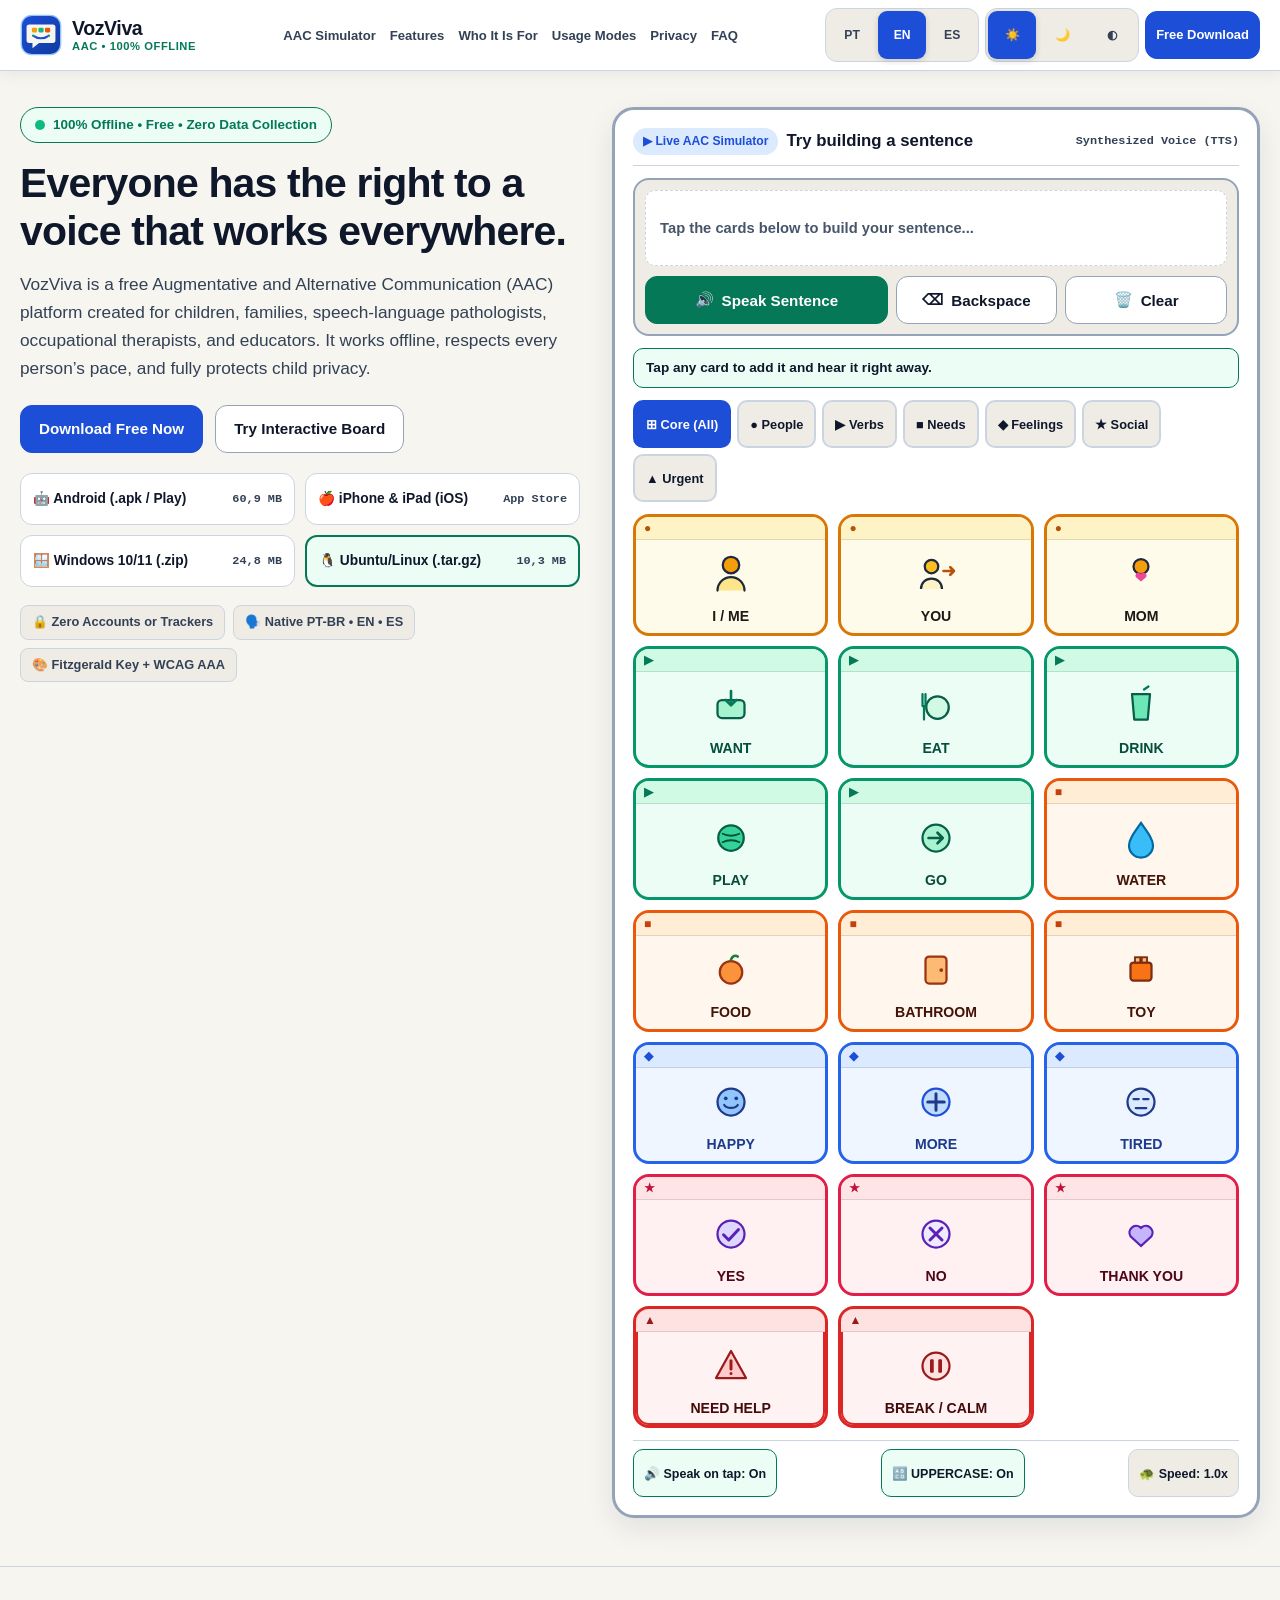
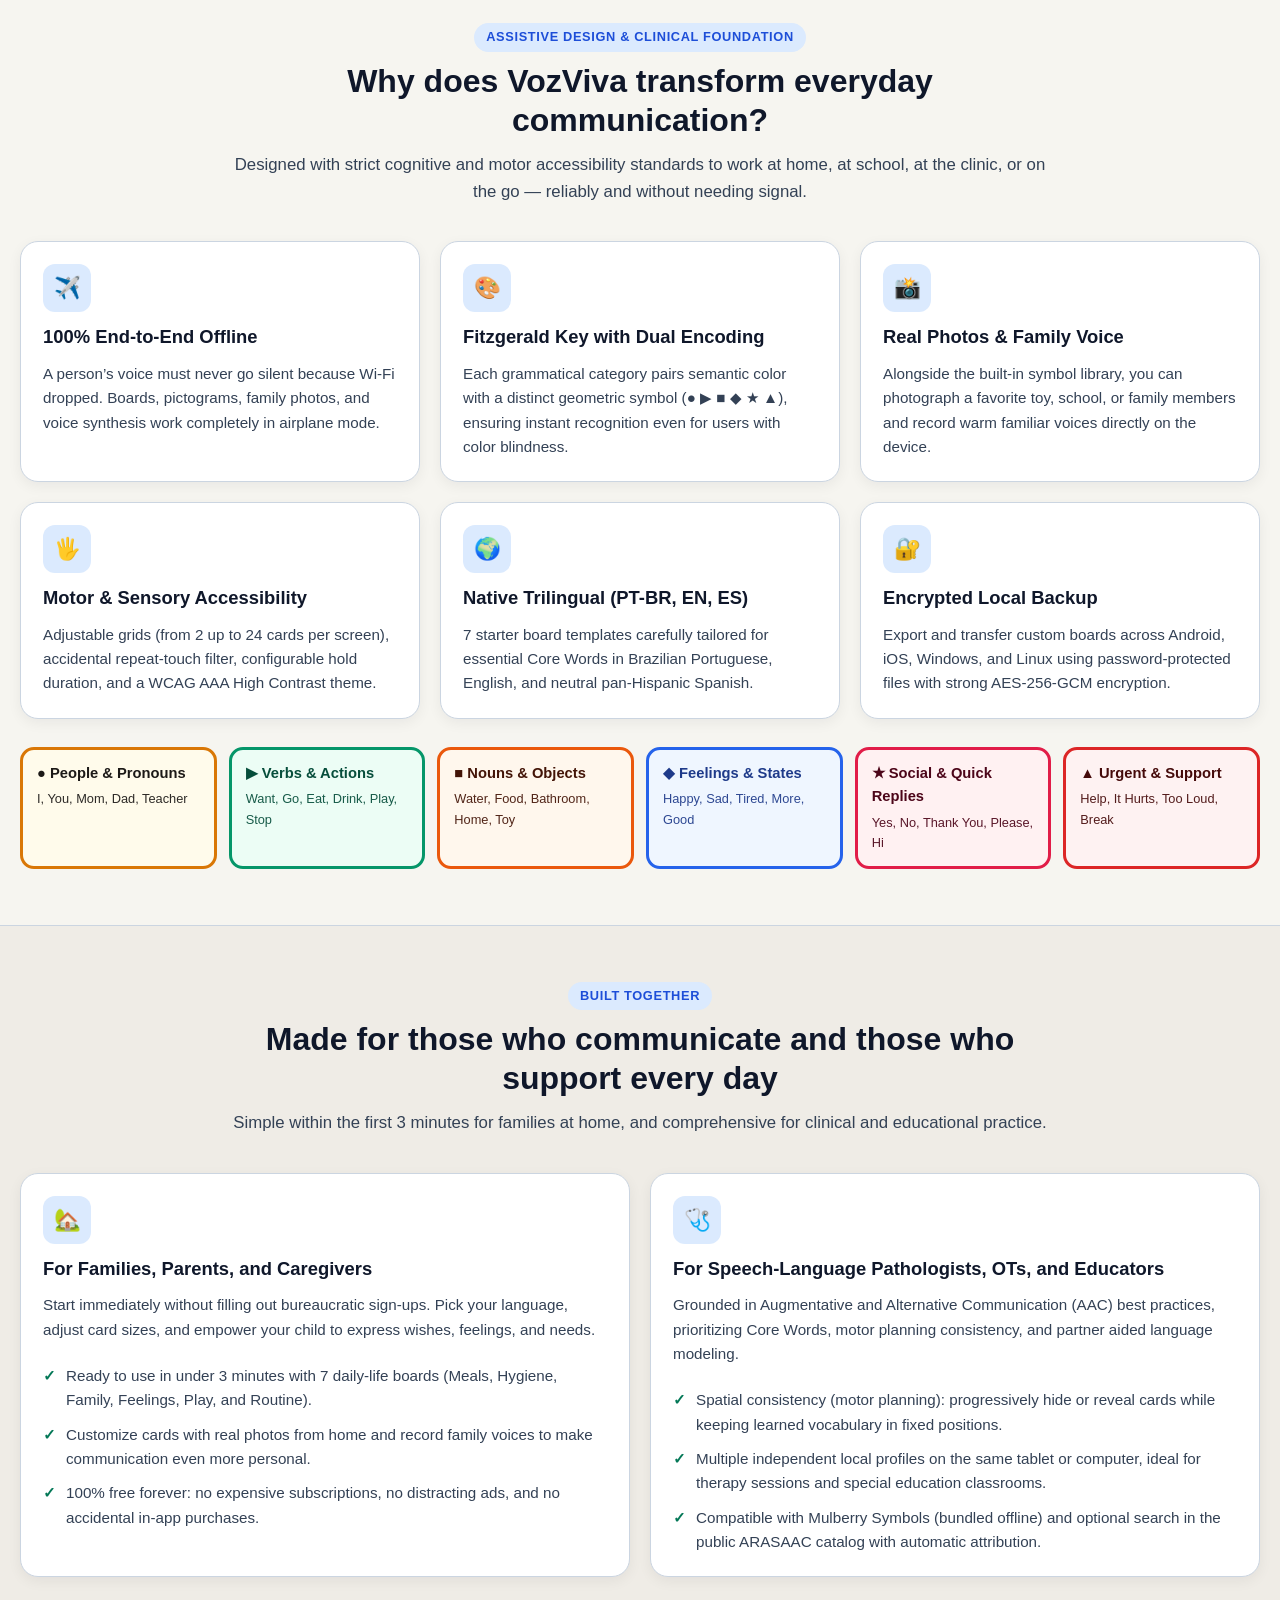
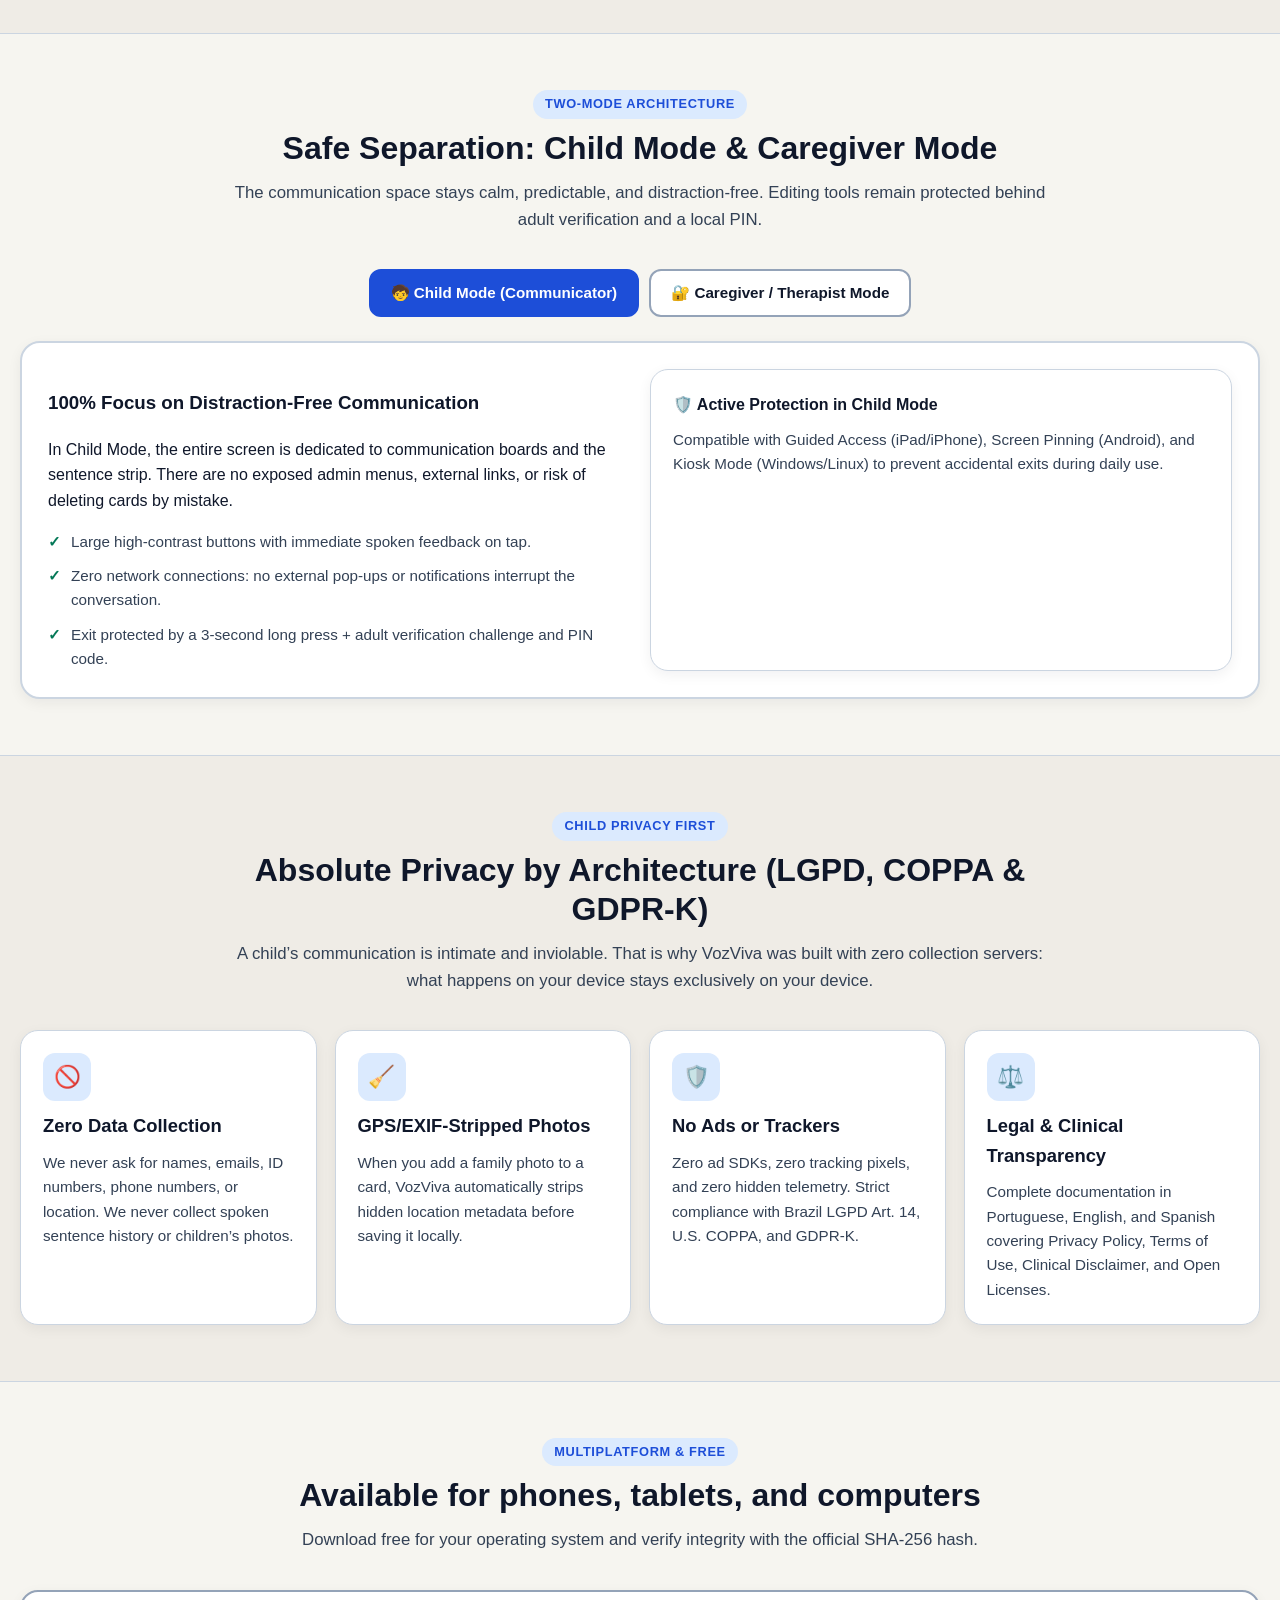
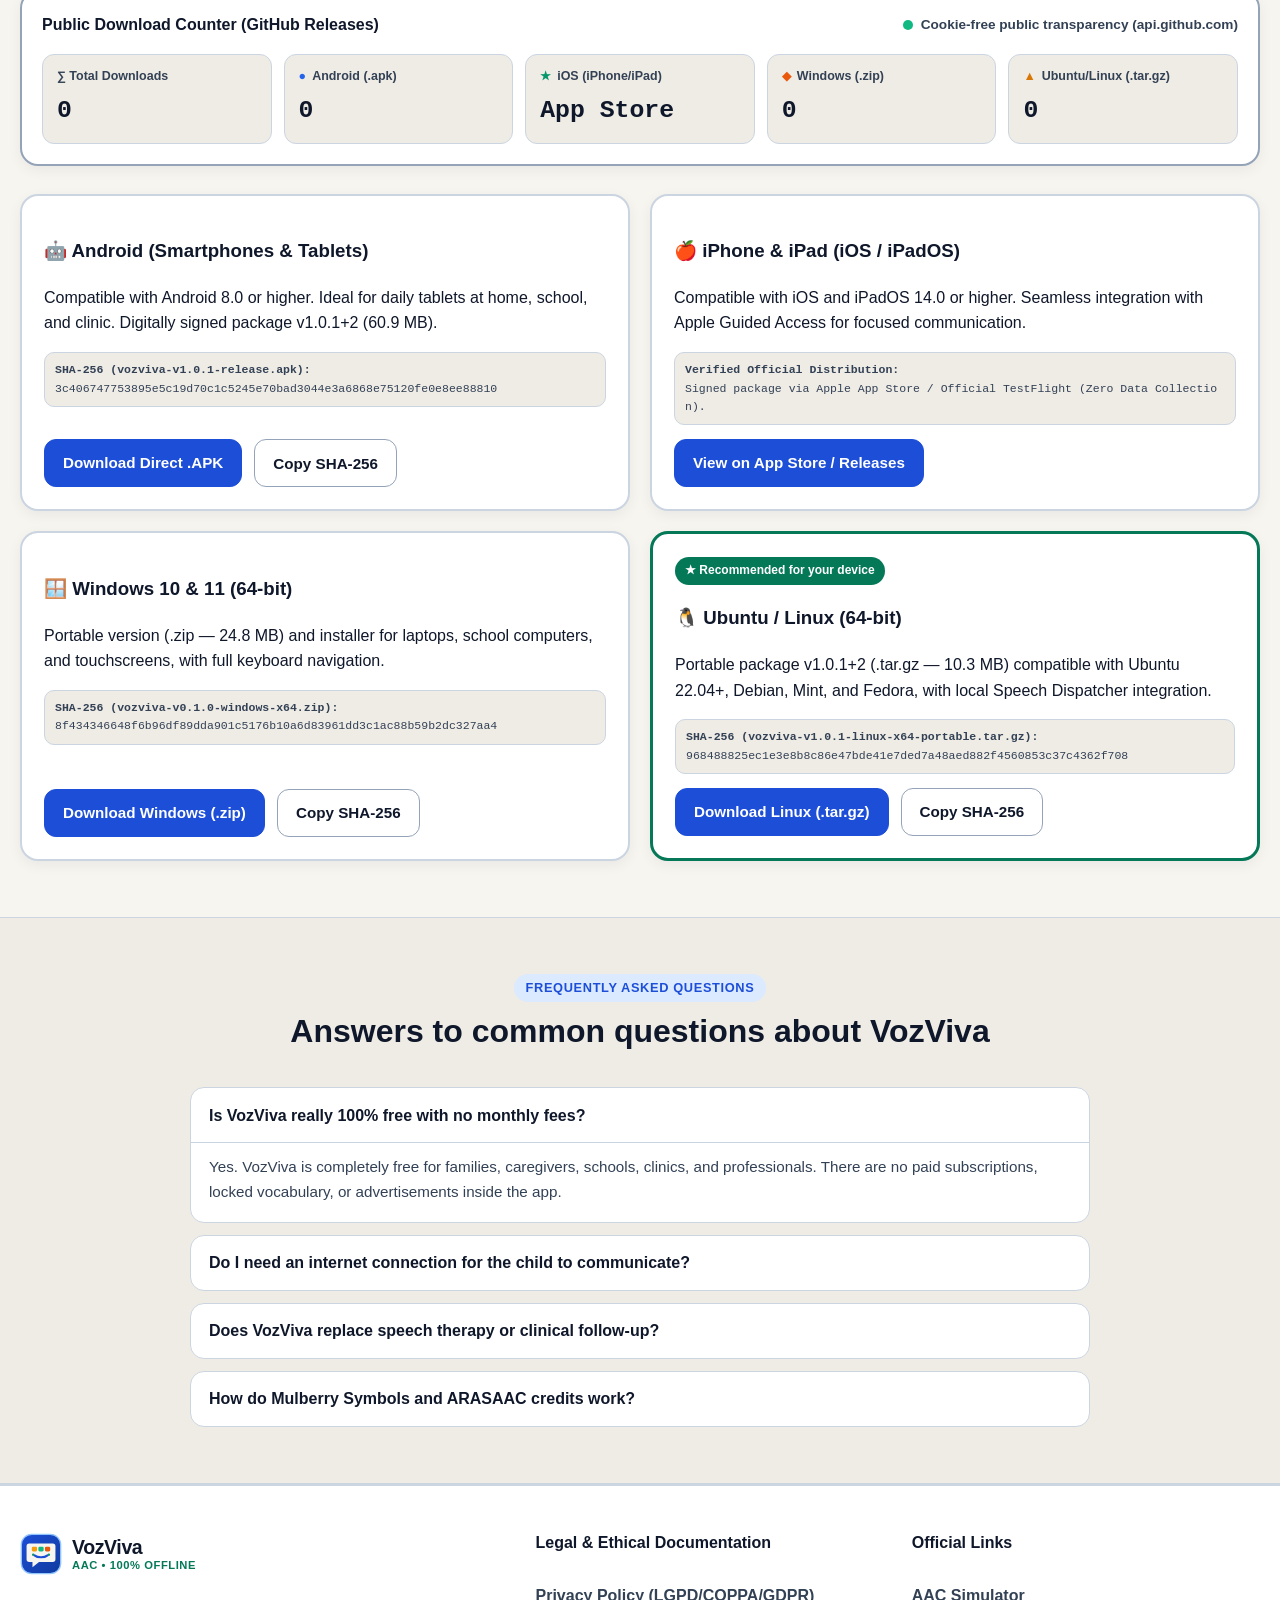
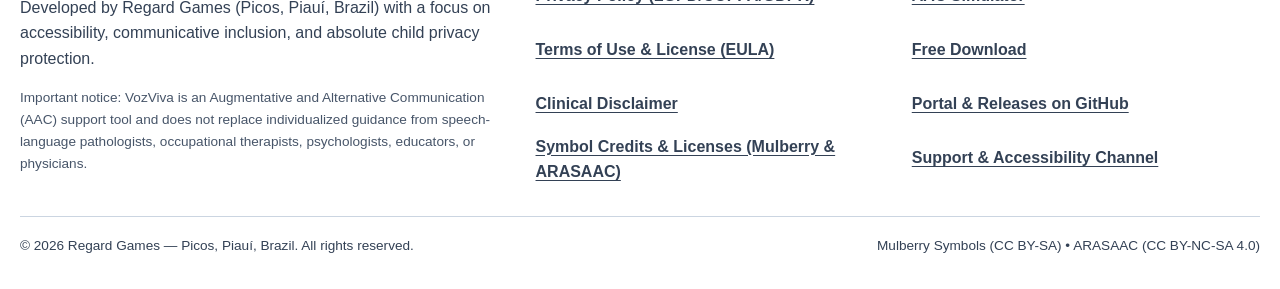
==== commit 05caa5b2: "feat(web): update direct download links and SHA-256 hashes for v1.0.1+2 + add official store assets " ====
--- a/docs/index.html
+++ b/docs/index.html
@@ -144,7 +144,7 @@
           <div class="hero-platform-pills" role="list" aria-label="Plataformas suportadas" data-i18n-attr="aria-label:hero.pills_aria">
             <a href="#download-android" class="platform-pill" data-os-pill="android" role="listitem">
               <span>🤖 <span data-i18n="hero.pill_android">Android (.apk / Play)</span></span>
-              <span class="pill-meta">38,4 MB</span>
+              <span class="pill-meta">60,9 MB</span>
             </a>
             <a href="#download-ios" class="platform-pill" data-os-pill="ios" role="listitem">
               <span>🍎 <span data-i18n="hero.pill_ios">iPhone &amp; iPad (iOS)</span></span>
@@ -156,7 +156,7 @@
             </a>
             <a href="#download-linux" class="platform-pill" data-os-pill="linux" role="listitem">
               <span>🐧 <span data-i18n="hero.pill_linux">Ubuntu/Linux (.tar.gz)</span></span>
-              <span class="pill-meta">22,1 MB</span>
+              <span class="pill-meta">10,3 MB</span>
             </a>
           </div>
 
@@ -479,14 +479,14 @@
             <div>
               <span class="recommended-os-ribbon" data-i18n="platforms.recommended_badge">★ Recomendado para seu dispositivo</span>
               <h3>🤖 <span data-i18n="platforms.android_title">Android (Smartphones e Tablets)</span></h3>
-              <p data-i18n="platforms.android_desc">Compatível com Android 8.0 ou superior. Ideal para tablets de uso diário em casa, na escola e na clínica. Pacote assinado digitalmente (38,4 MB).</p>
+              <p data-i18n="platforms.android_desc">Compatível com Android 8.0 ou superior. Ideal para tablets de uso diário em casa, na escola e na clínica. Pacote assinado digitalmente v1.0.1+2 (60,9 MB).</p>
               <div class="sha-box">
-                <strong>SHA-256 (vozviva-v0.1.0-android.apk):</strong><br />
-                <span id="sha-android">e3b0c44298fc1c149afbf4c8996fb92427ae41e4649b934ca495991b7852b855</span>
+                <strong>SHA-256 (vozviva-v1.0.1-release.apk):</strong><br />
+                <span id="sha-android">3c406747753895e5c19d70c1c5245e70bad3044e3a6868e75120fe0e8ee88810</span>
               </div>
             </div>
             <div class="hero-cta-row" style="margin-bottom:0">
-              <a href="https://github.com/regardgames/vozviva/releases" target="_blank" rel="noopener noreferrer" class="btn btn-primary dl-track-btn" data-dl-os="android" data-i18n="platforms.btn_apk">Baixar .APK Direto</a>
+              <a href="https://github.com/regardgames/vozviva/releases/latest/download/vozviva-v1.0.1-release.apk" target="_blank" rel="noopener noreferrer" class="btn btn-primary dl-track-btn" data-dl-os="android" data-i18n="platforms.btn_apk">Baixar .APK Direto</a>
               <button type="button" class="btn btn-secondary copy-sha-btn" data-sha-target="sha-android" data-i18n="platforms.btn_copy_sha">Copiar SHA-256</button>
             </div>
           </article>
@@ -529,14 +529,14 @@
             <div>
               <span class="recommended-os-ribbon" data-i18n="platforms.recommended_badge">★ Recomendado para seu dispositivo</span>
               <h3>🐧 <span data-i18n="platforms.linux_title">Ubuntu / Linux (64 bits)</span></h3>
-              <p data-i18n="platforms.linux_desc">Pacote portátil (.tar.gz — 22,1 MB) compatível com Ubuntu 22.04+, Debian, Mint e Fedora, com integração ao Speech Dispatcher local.</p>
+              <p data-i18n="platforms.linux_desc">Pacote portátil v1.0.1+2 (.tar.gz — 10,3 MB) compatível com Ubuntu 22.04+, Debian, Mint e Fedora, com integração ao Speech Dispatcher local.</p>
               <div class="sha-box">
-                <strong>SHA-256 (vozviva-v0.1.0-linux-x64.tar.gz):</strong><br />
-                <span id="sha-linux">2c26b46b68ffc68ff99b453c1d30413413422d706483bfa0f98a5e886266e7ae</span>
+                <strong>SHA-256 (vozviva-v1.0.1-linux-x64-portable.tar.gz):</strong><br />
+                <span id="sha-linux">968488825ec1e3e8b8c86e47bde41e7ded7a48aed882f4560853c37c4362f708</span>
               </div>
             </div>
             <div class="hero-cta-row" style="margin-bottom:0">
-              <a href="https://github.com/regardgames/vozviva/releases" target="_blank" rel="noopener noreferrer" class="btn btn-primary dl-track-btn" data-dl-os="linux" data-i18n="platforms.btn_linux">Baixar Linux (.tar.gz)</a>
+              <a href="https://github.com/regardgames/vozviva/releases/latest/download/vozviva-v1.0.1-linux-x64-portable.tar.gz" target="_blank" rel="noopener noreferrer" class="btn btn-primary dl-track-btn" data-dl-os="linux" data-i18n="platforms.btn_linux">Baixar Linux (.tar.gz)</a>
               <button type="button" class="btn btn-secondary copy-sha-btn" data-sha-target="sha-linux" data-i18n="platforms.btn_copy_sha">Copiar SHA-256</button>
             </div>
           </article>
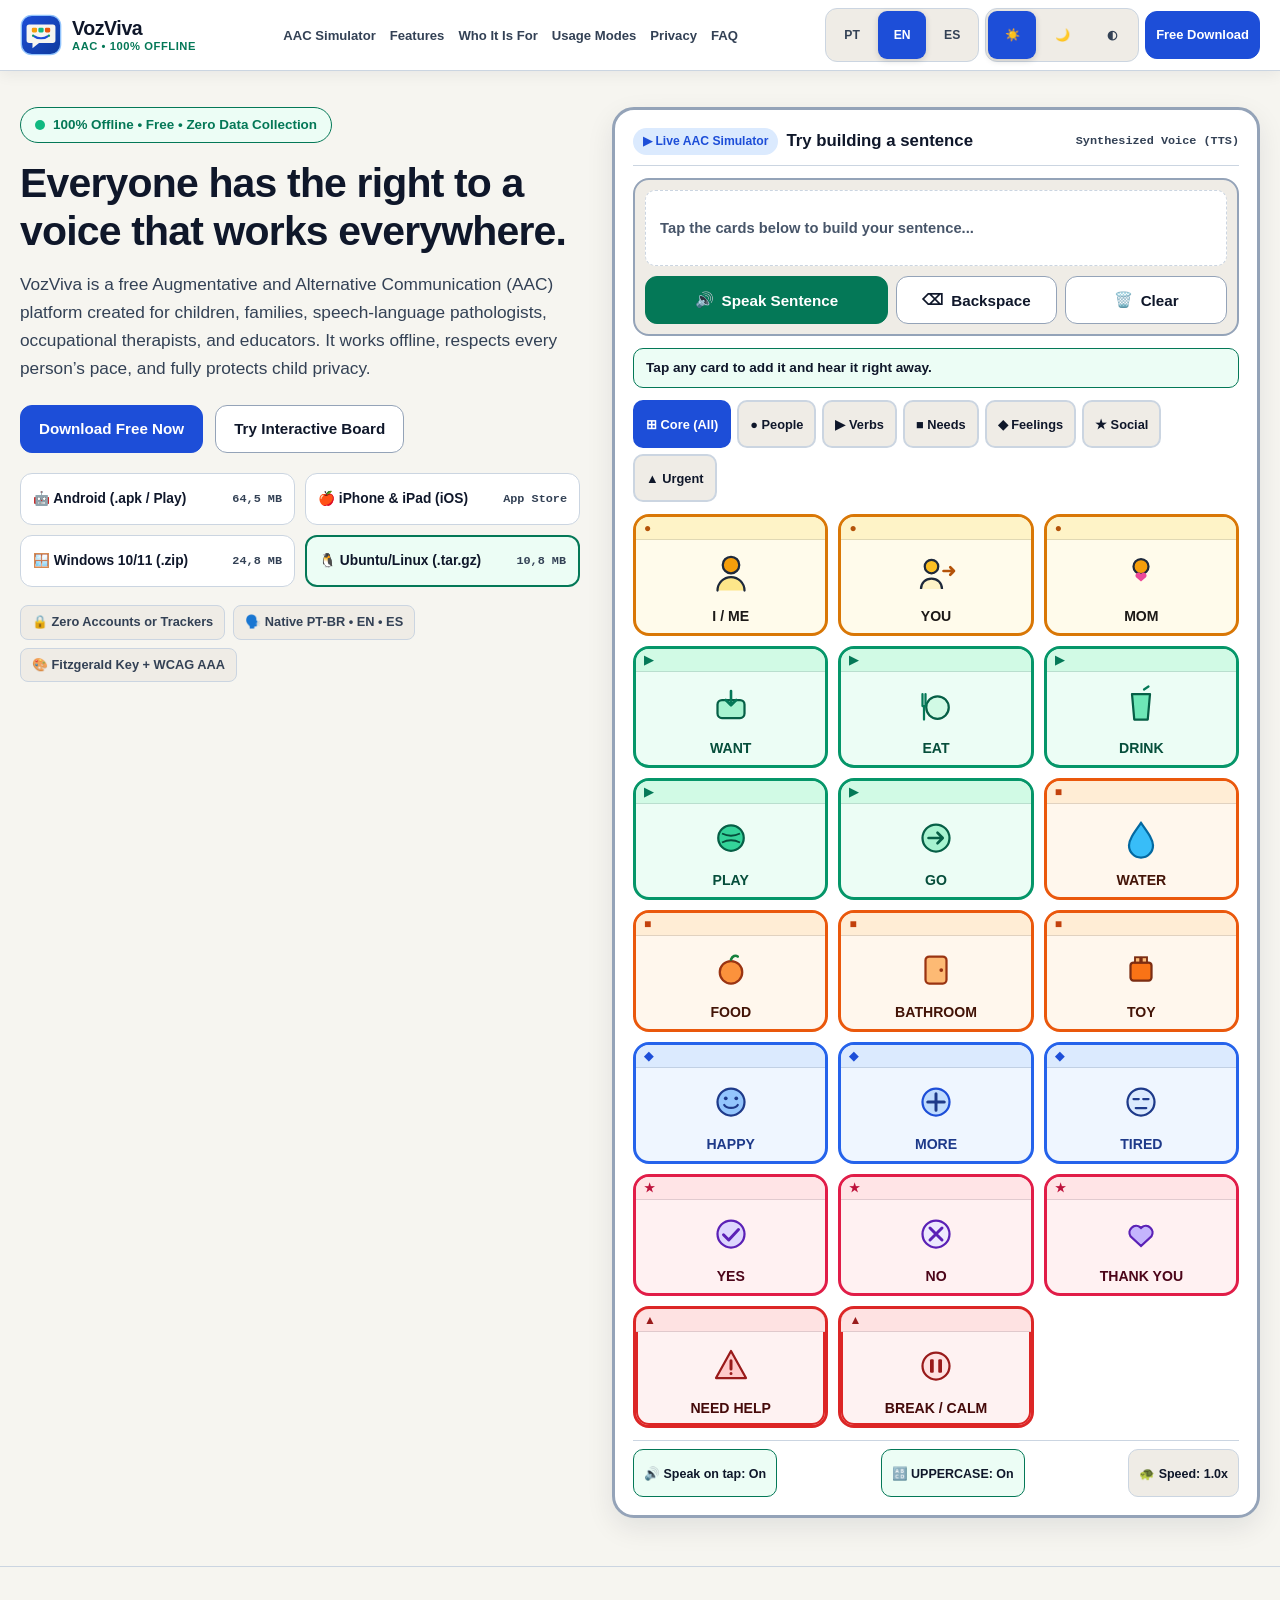
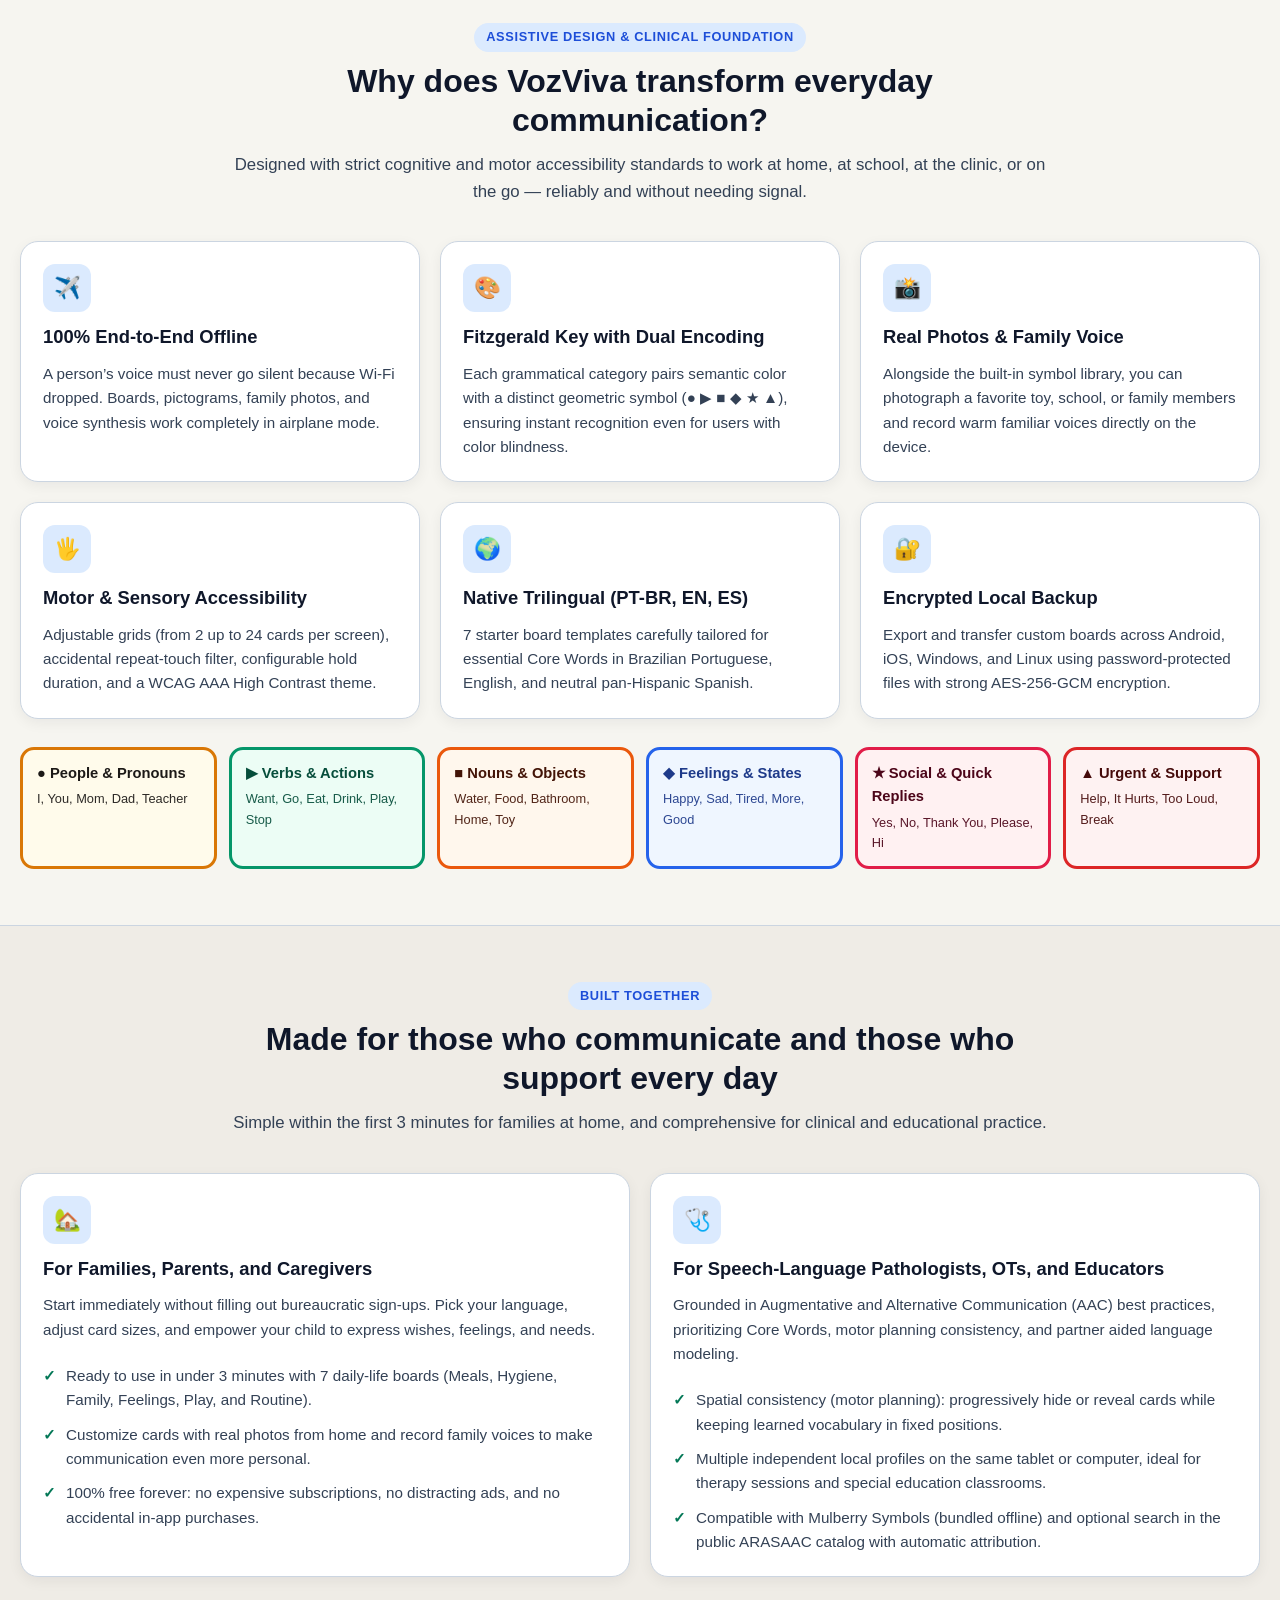
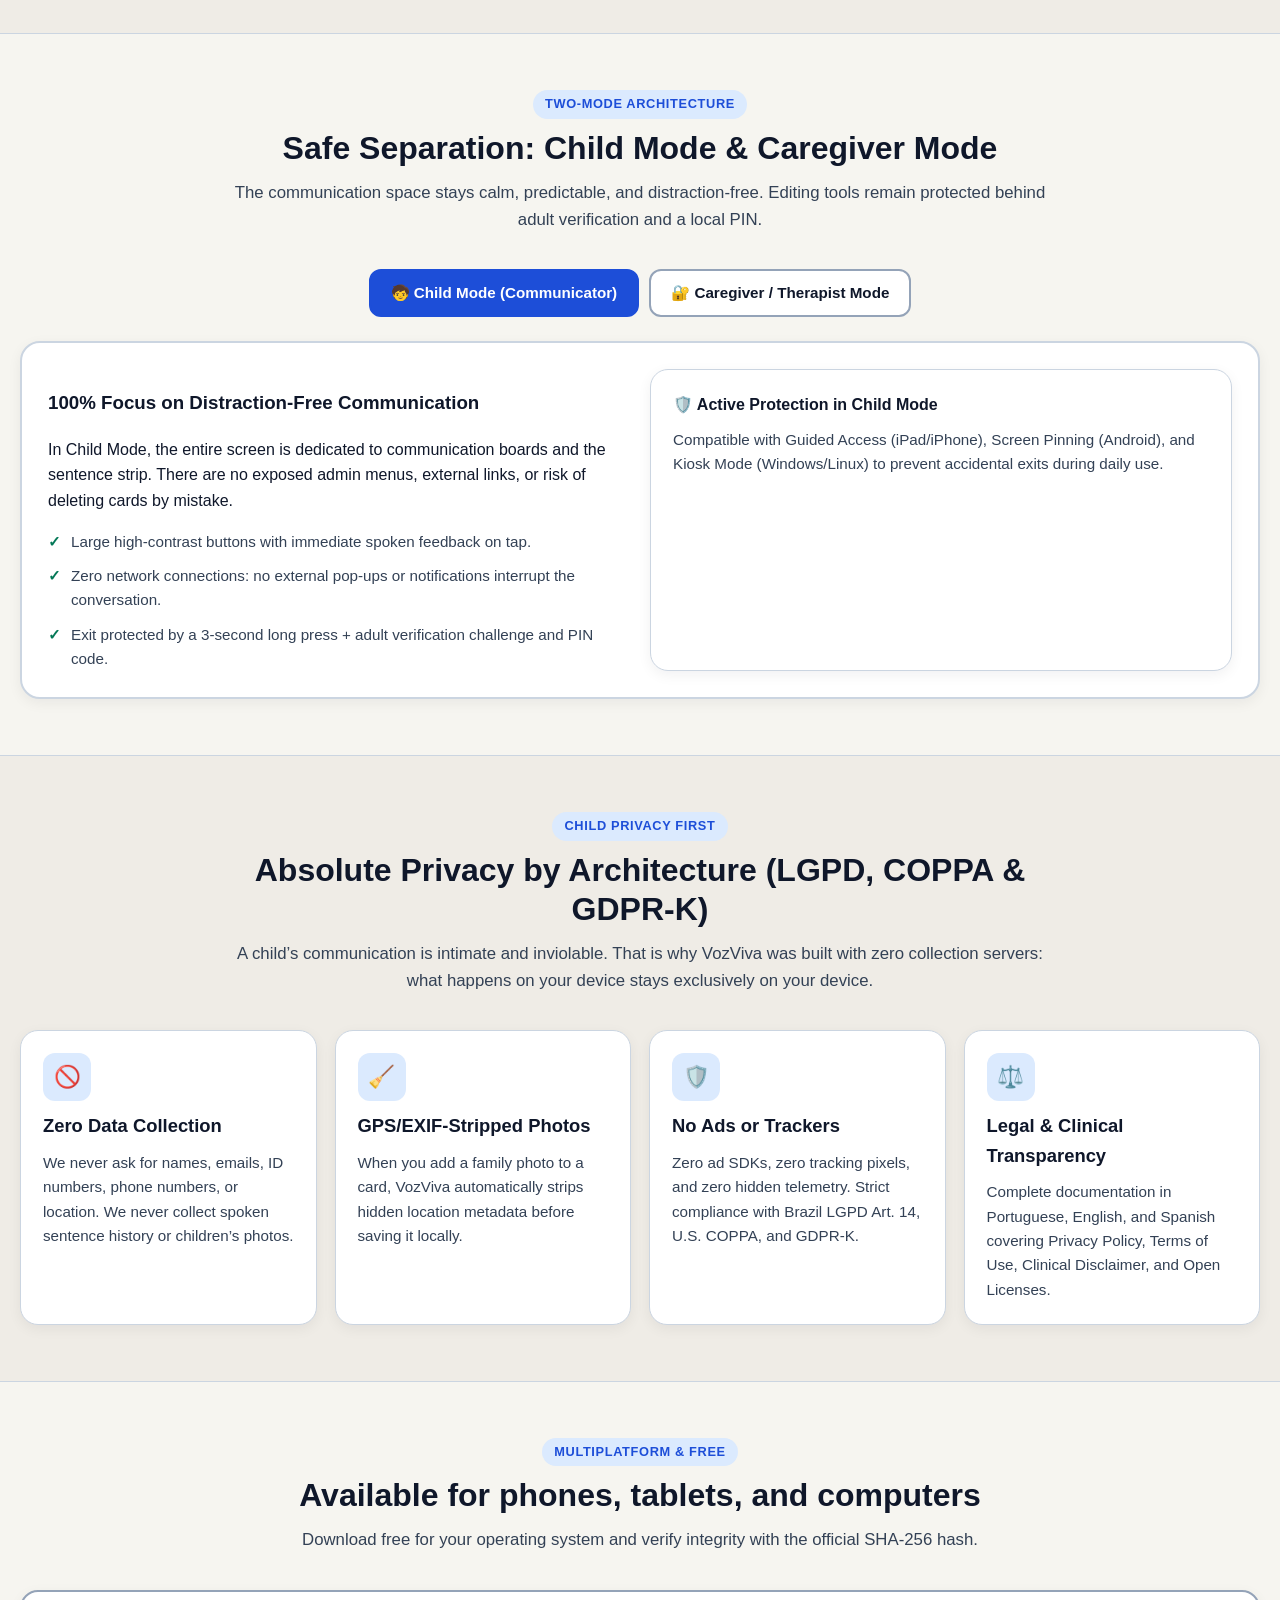
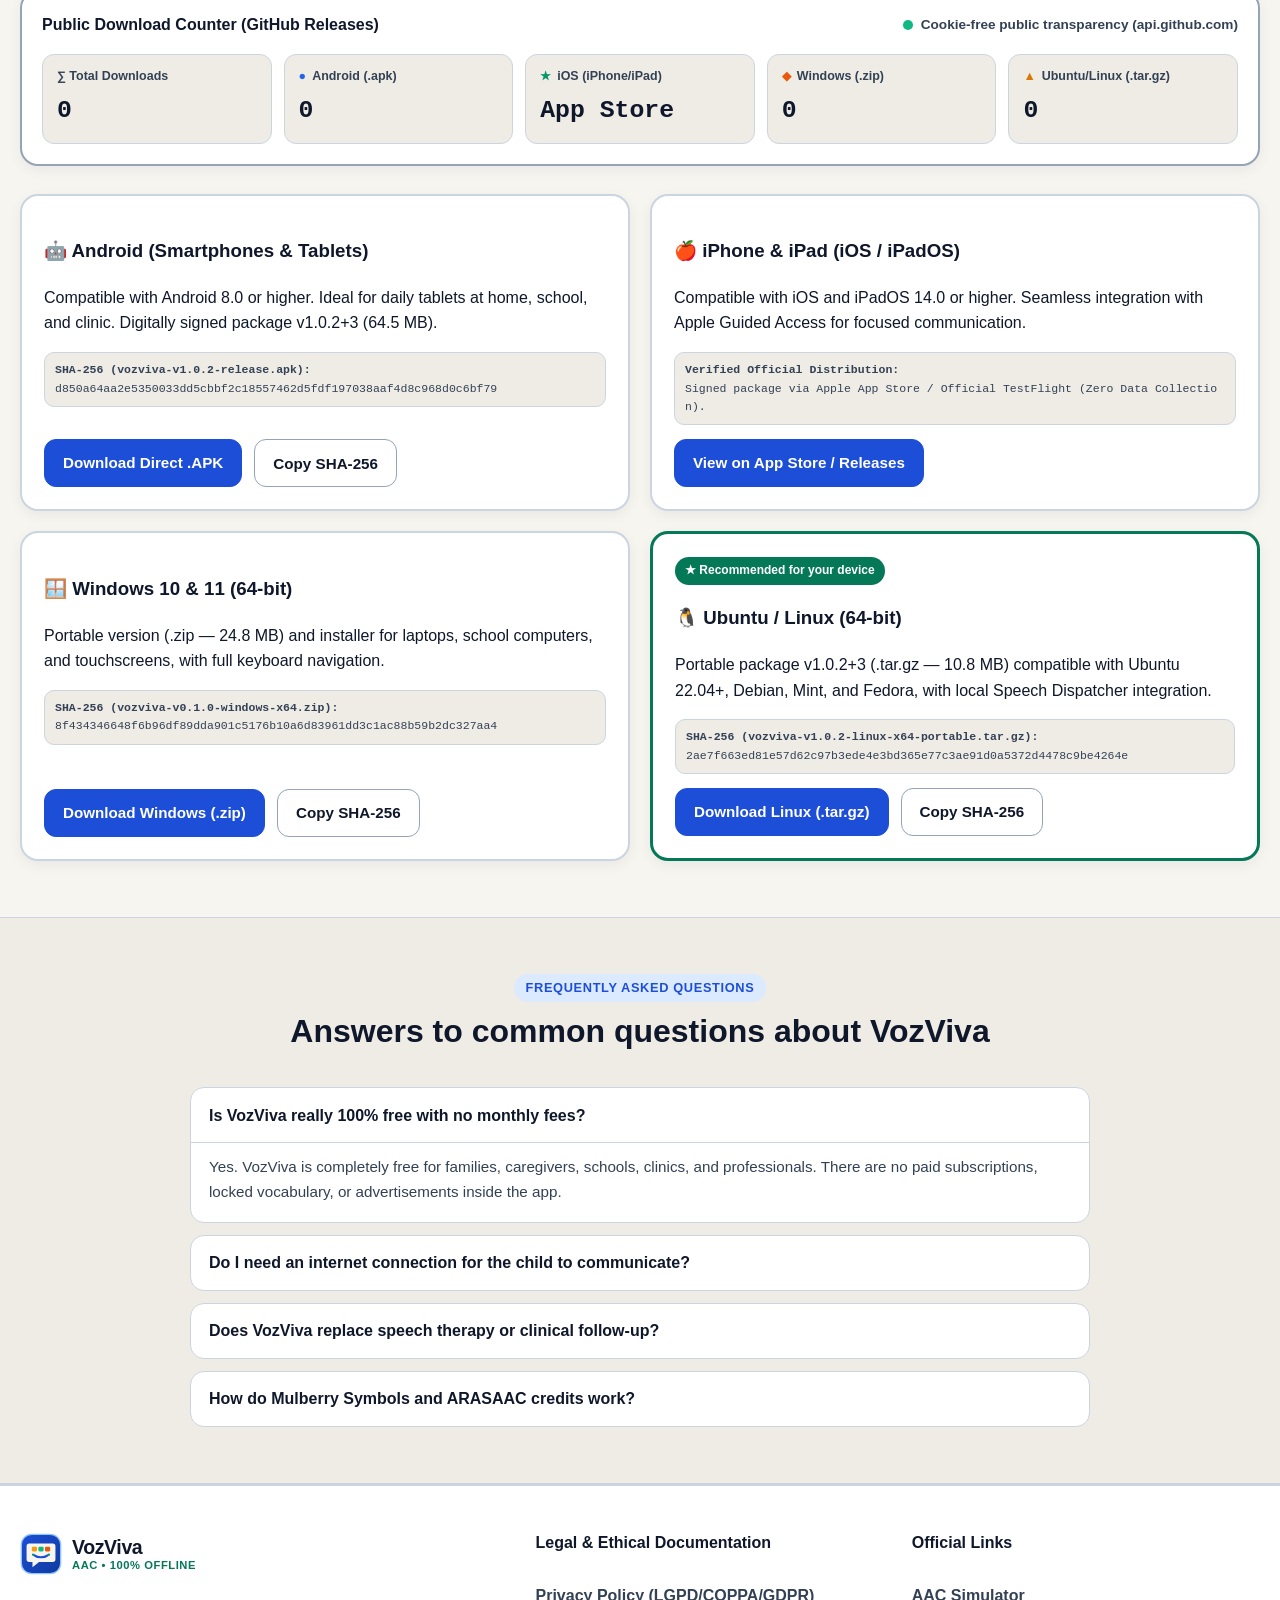
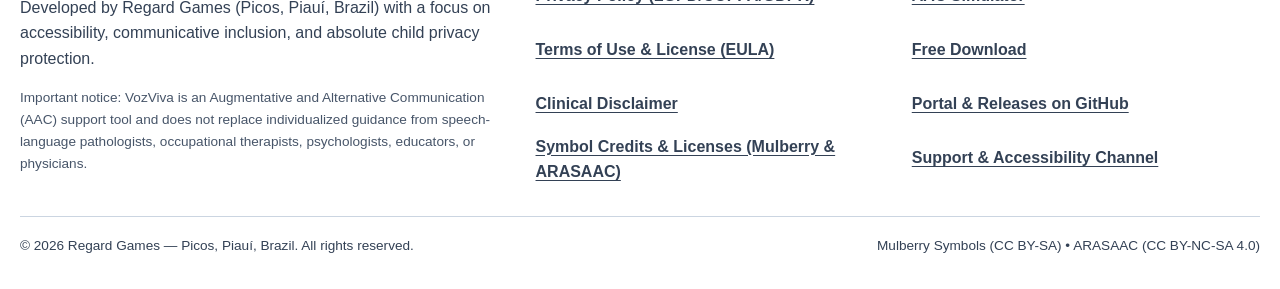
==== commit 28d7e401: "feat(web): release v1.0.2+3 direct downloads and SHA-256 checksums [VOZ-12] Co-authored-by: Dayvid E" ====
--- a/docs/index.html
+++ b/docs/index.html
@@ -144,7 +144,7 @@
           <div class="hero-platform-pills" role="list" aria-label="Plataformas suportadas" data-i18n-attr="aria-label:hero.pills_aria">
             <a href="#download-android" class="platform-pill" data-os-pill="android" role="listitem">
               <span>🤖 <span data-i18n="hero.pill_android">Android (.apk / Play)</span></span>
-              <span class="pill-meta">60,9 MB</span>
+              <span class="pill-meta">64,5 MB</span>
             </a>
             <a href="#download-ios" class="platform-pill" data-os-pill="ios" role="listitem">
               <span>🍎 <span data-i18n="hero.pill_ios">iPhone &amp; iPad (iOS)</span></span>
@@ -156,7 +156,7 @@
             </a>
             <a href="#download-linux" class="platform-pill" data-os-pill="linux" role="listitem">
               <span>🐧 <span data-i18n="hero.pill_linux">Ubuntu/Linux (.tar.gz)</span></span>
-              <span class="pill-meta">10,3 MB</span>
+              <span class="pill-meta">10,8 MB</span>
             </a>
           </div>
 
@@ -479,14 +479,14 @@
             <div>
               <span class="recommended-os-ribbon" data-i18n="platforms.recommended_badge">★ Recomendado para seu dispositivo</span>
               <h3>🤖 <span data-i18n="platforms.android_title">Android (Smartphones e Tablets)</span></h3>
-              <p data-i18n="platforms.android_desc">Compatível com Android 8.0 ou superior. Ideal para tablets de uso diário em casa, na escola e na clínica. Pacote assinado digitalmente v1.0.1+2 (60,9 MB).</p>
+              <p data-i18n="platforms.android_desc">Compatível com Android 8.0 ou superior. Ideal para tablets de uso diário em casa, na escola e na clínica. Pacote assinado digitalmente v1.0.2+3 (64,5 MB).</p>
               <div class="sha-box">
-                <strong>SHA-256 (vozviva-v1.0.1-release.apk):</strong><br />
-                <span id="sha-android">3c406747753895e5c19d70c1c5245e70bad3044e3a6868e75120fe0e8ee88810</span>
+                <strong>SHA-256 (vozviva-v1.0.2-release.apk):</strong><br />
+                <span id="sha-android">d850a64aa2e5350033dd5cbbf2c18557462d5fdf197038aaf4d8c968d0c6bf79</span>
               </div>
             </div>
             <div class="hero-cta-row" style="margin-bottom:0">
-              <a href="https://github.com/regardgames/vozviva/releases/latest/download/vozviva-v1.0.1-release.apk" target="_blank" rel="noopener noreferrer" class="btn btn-primary dl-track-btn" data-dl-os="android" data-i18n="platforms.btn_apk">Baixar .APK Direto</a>
+              <a href="https://github.com/regardgames/vozviva/releases/download/v1.0.2/vozviva-v1.0.2-release.apk" target="_blank" rel="noopener noreferrer" class="btn btn-primary dl-track-btn" data-dl-os="android" data-i18n="platforms.btn_apk">Baixar .APK Direto</a>
               <button type="button" class="btn btn-secondary copy-sha-btn" data-sha-target="sha-android" data-i18n="platforms.btn_copy_sha">Copiar SHA-256</button>
             </div>
           </article>
@@ -529,14 +529,14 @@
             <div>
               <span class="recommended-os-ribbon" data-i18n="platforms.recommended_badge">★ Recomendado para seu dispositivo</span>
               <h3>🐧 <span data-i18n="platforms.linux_title">Ubuntu / Linux (64 bits)</span></h3>
-              <p data-i18n="platforms.linux_desc">Pacote portátil v1.0.1+2 (.tar.gz — 10,3 MB) compatível com Ubuntu 22.04+, Debian, Mint e Fedora, com integração ao Speech Dispatcher local.</p>
+              <p data-i18n="platforms.linux_desc">Pacote portátil v1.0.2+3 (.tar.gz — 10,8 MB) compatível com Ubuntu 22.04+, Debian, Mint e Fedora, com integração ao Speech Dispatcher local.</p>
               <div class="sha-box">
-                <strong>SHA-256 (vozviva-v1.0.1-linux-x64-portable.tar.gz):</strong><br />
-                <span id="sha-linux">968488825ec1e3e8b8c86e47bde41e7ded7a48aed882f4560853c37c4362f708</span>
+                <strong>SHA-256 (vozviva-v1.0.2-linux-x64-portable.tar.gz):</strong><br />
+                <span id="sha-linux">2ae7f663ed81e57d62c97b3ede4e3bd365e77c3ae91d0a5372d4478c9be4264e</span>
               </div>
             </div>
             <div class="hero-cta-row" style="margin-bottom:0">
-              <a href="https://github.com/regardgames/vozviva/releases/latest/download/vozviva-v1.0.1-linux-x64-portable.tar.gz" target="_blank" rel="noopener noreferrer" class="btn btn-primary dl-track-btn" data-dl-os="linux" data-i18n="platforms.btn_linux">Baixar Linux (.tar.gz)</a>
+              <a href="https://github.com/regardgames/vozviva/releases/download/v1.0.2/vozviva-v1.0.2-linux-x64-portable.tar.gz" target="_blank" rel="noopener noreferrer" class="btn btn-primary dl-track-btn" data-dl-os="linux" data-i18n="platforms.btn_linux">Baixar Linux (.tar.gz)</a>
               <button type="button" class="btn btn-secondary copy-sha-btn" data-sha-target="sha-linux" data-i18n="platforms.btn_copy_sha">Copiar SHA-256</button>
             </div>
           </article>
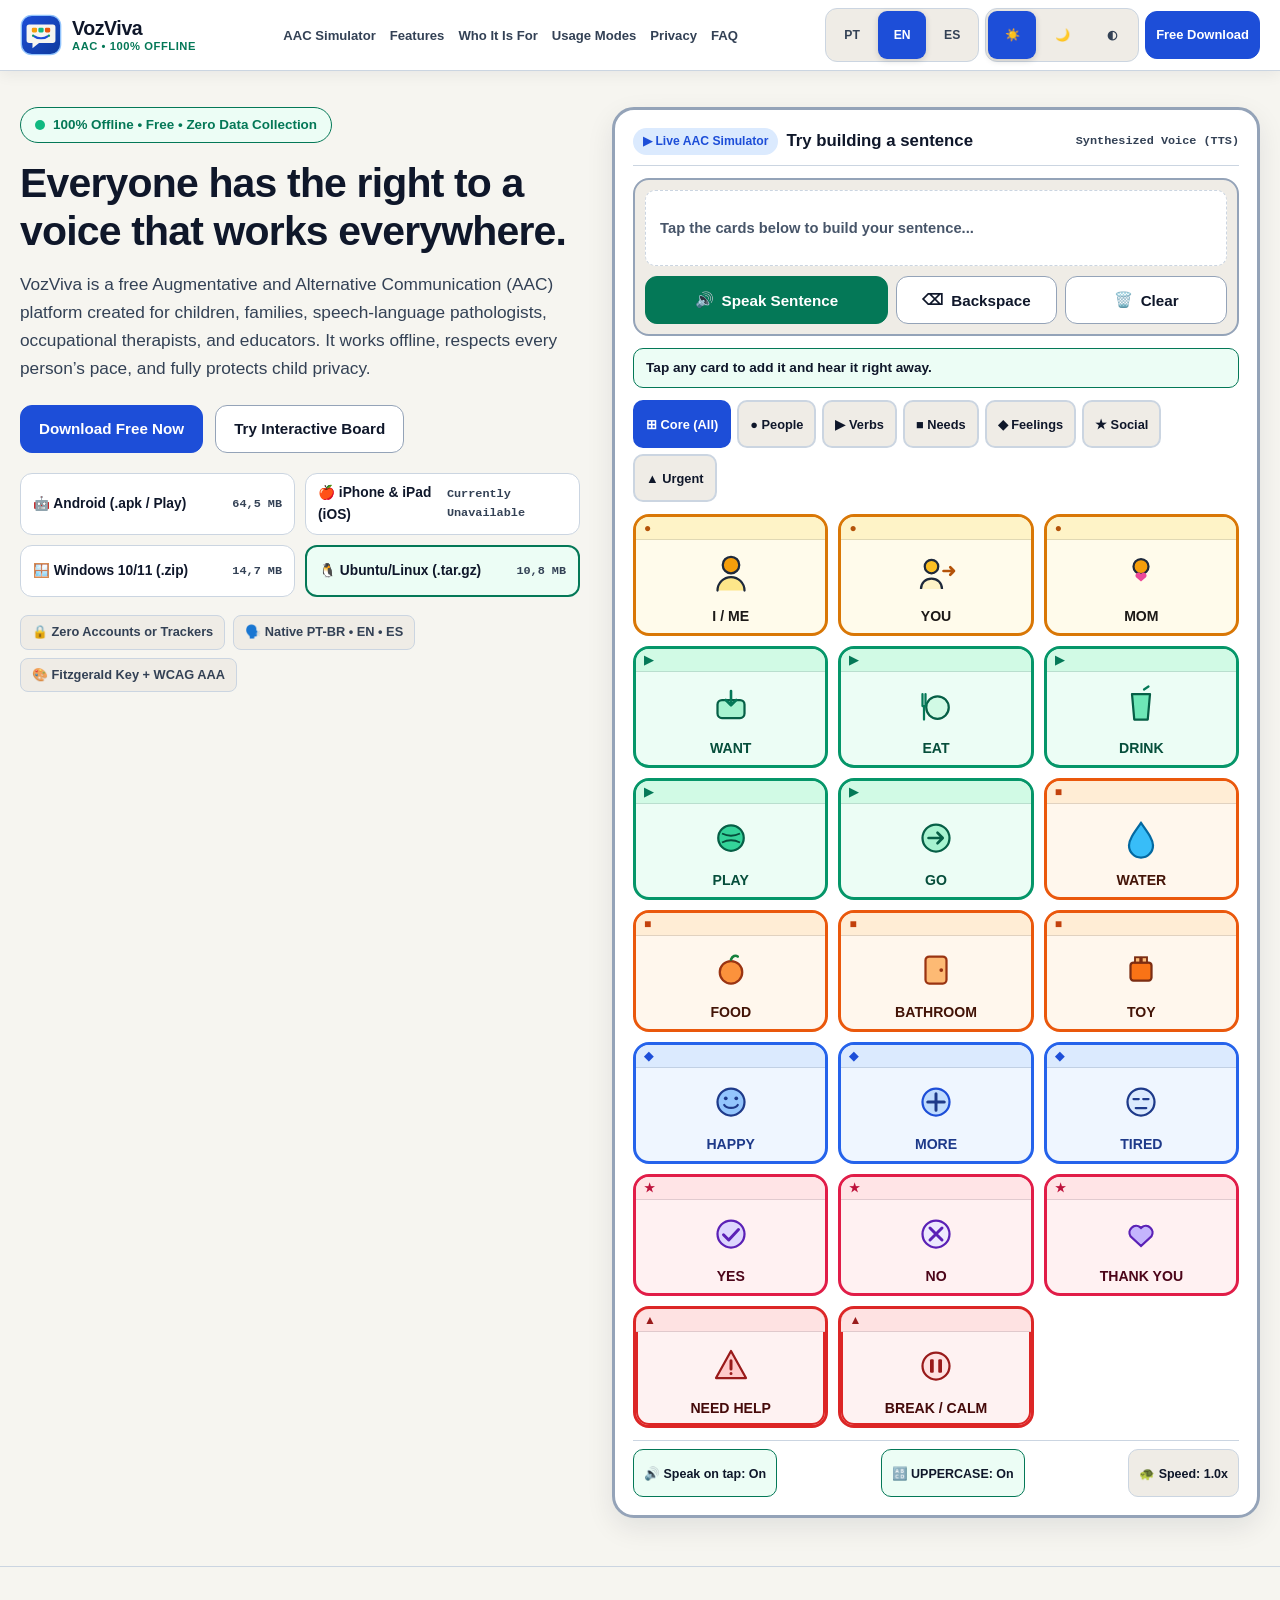
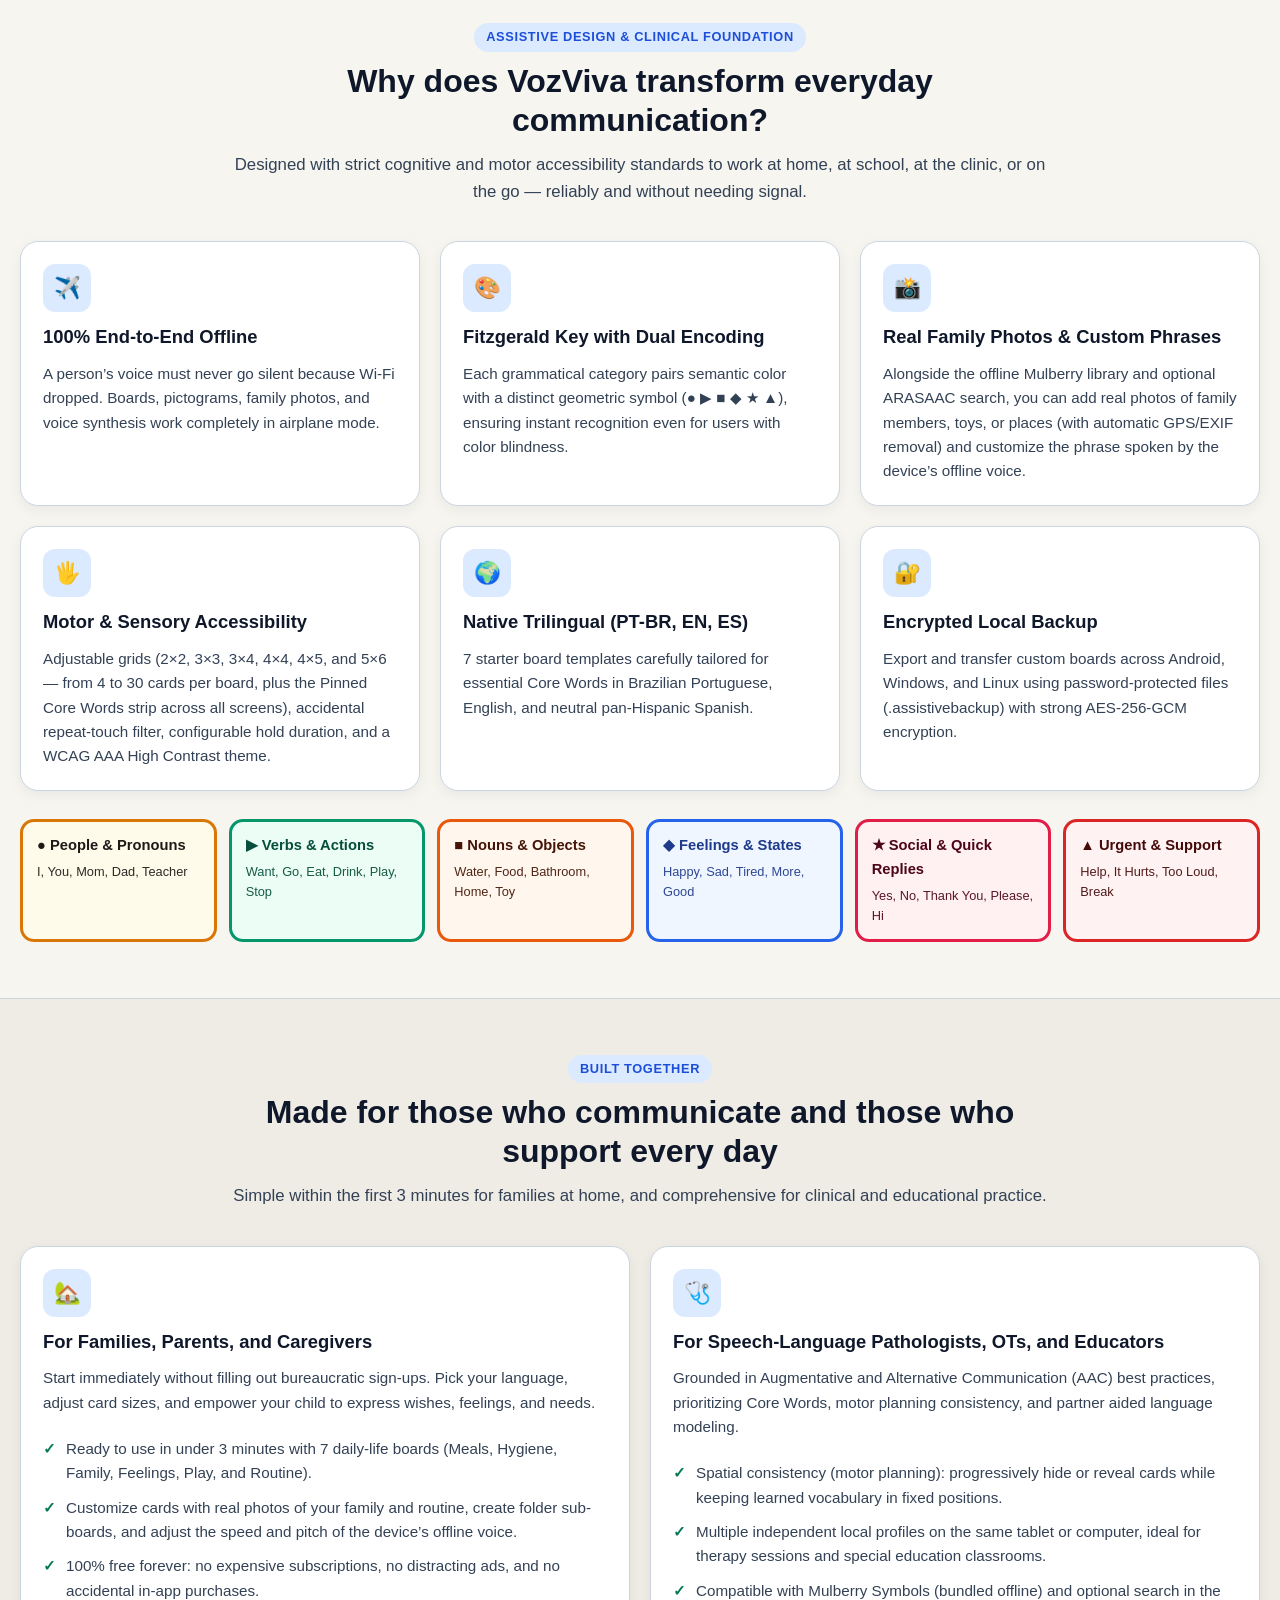
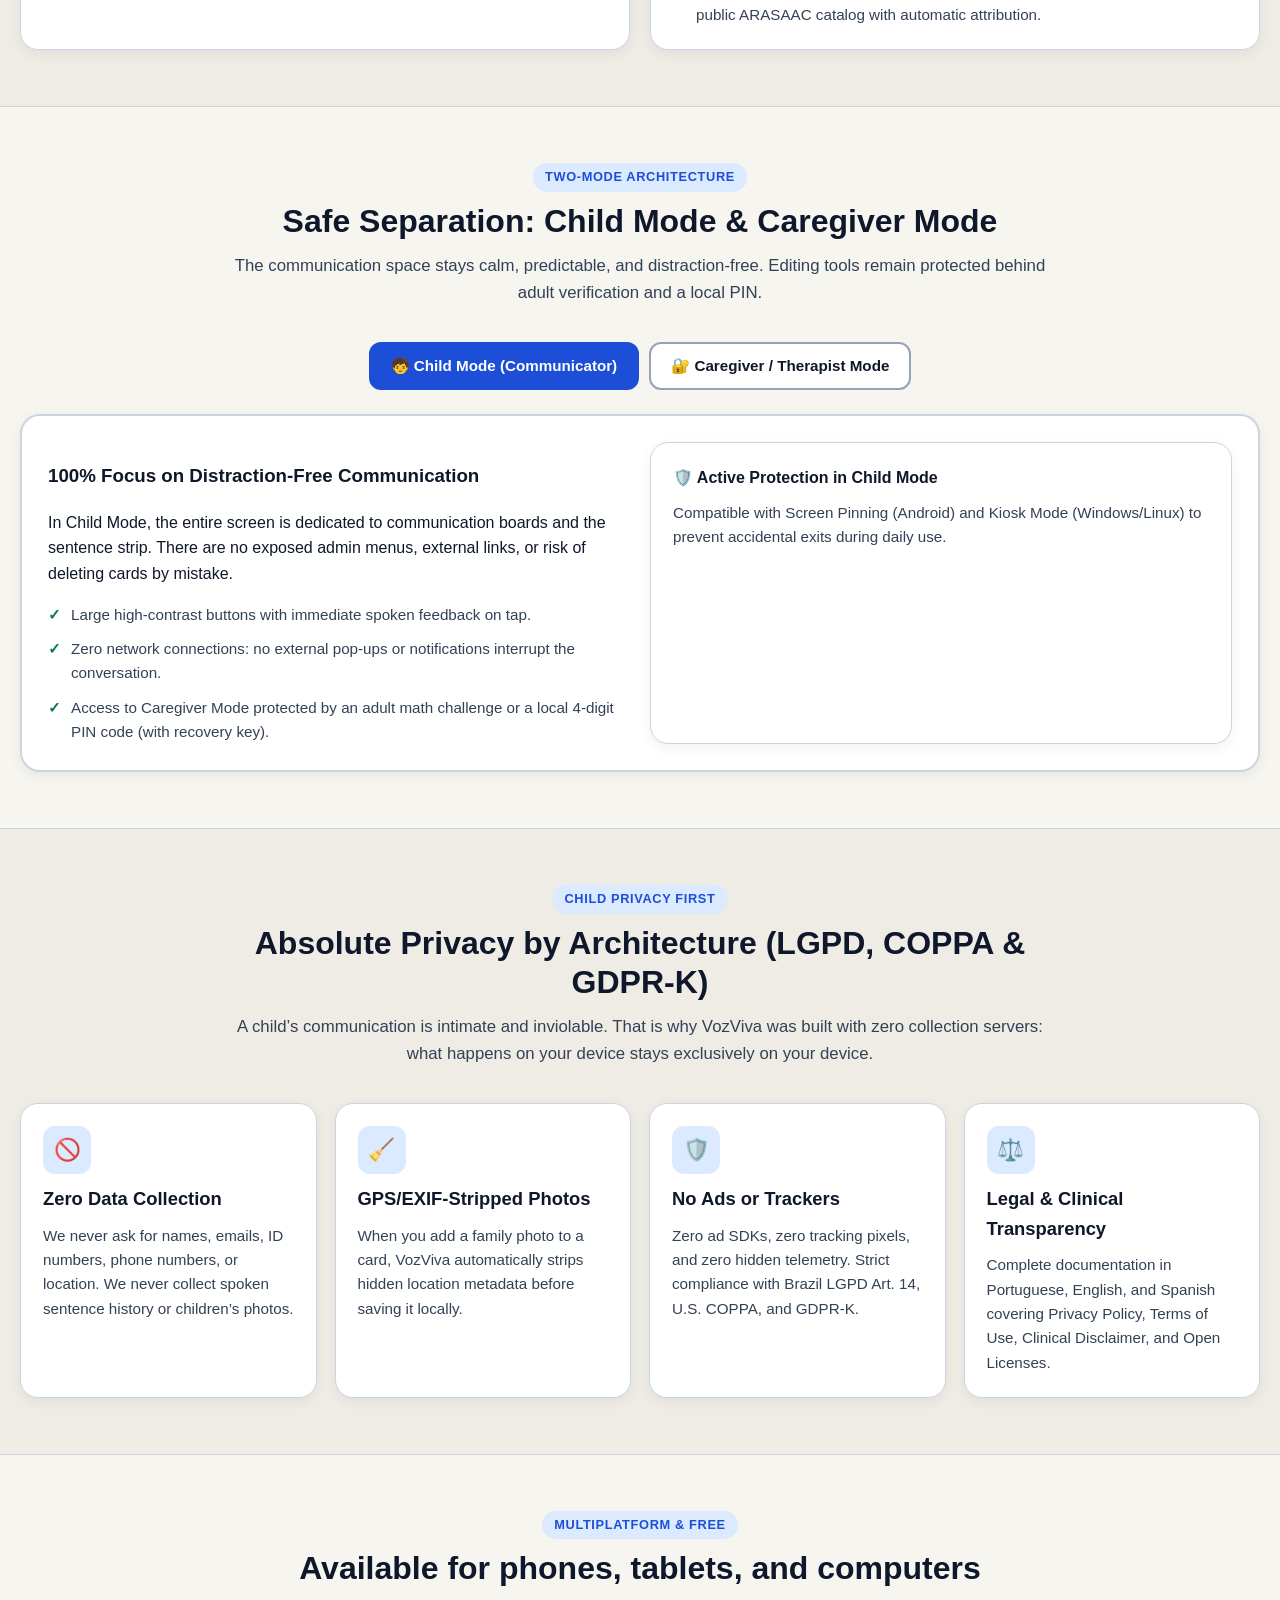
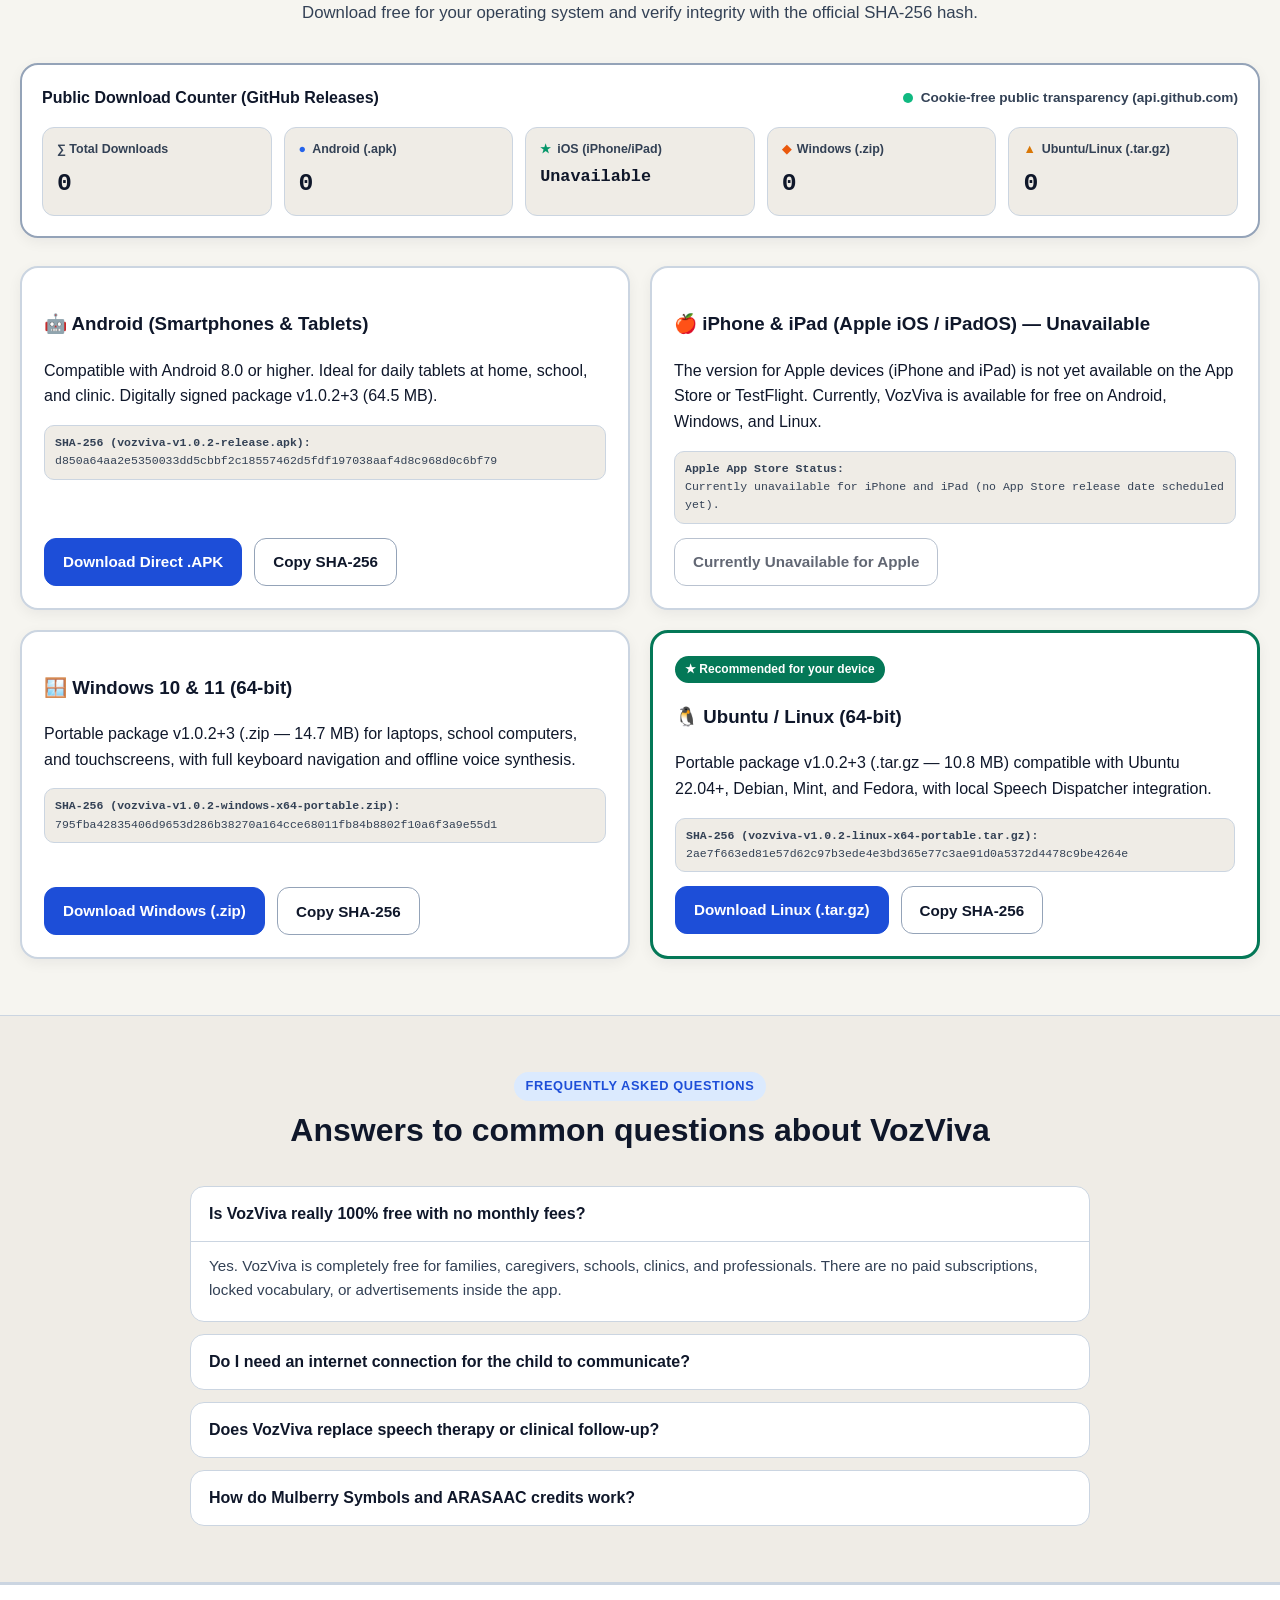
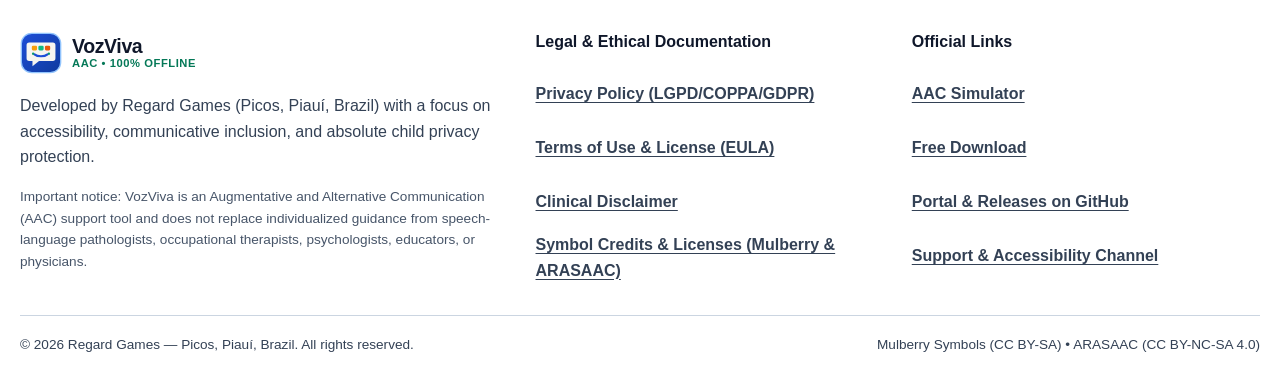
==== commit 3d9c3c8b: "fix(web): correct portal truthfulness and add Windows v1.0.2 download [VOZ-13] Co-authored-by: Dayvi" ====
--- a/docs/index.html
+++ b/docs/index.html
@@ -4,7 +4,7 @@
   <meta charset="UTF-8" />
   <meta name="viewport" content="width=device-width, initial-scale=1.0" />
   <title data-i18n="meta.title">VozViva — Comunicação Aumentativa e Alternativa (CAA) Offline e Gratuita | Regard Games</title>
-  <meta name="description" data-i18n-attr="content:meta.description" content="Aplicativo gratuito e 100% offline de Comunicação Aumentativa e Alternativa (CAA) com síntese de voz, pranchas personalizáveis e privacidade total para crianças, famílias e terapeutas. Disponível para Android, iOS, Windows e Linux." />
+  <meta name="description" data-i18n-attr="content:meta.description" content="Aplicativo gratuito e 100% offline de Comunicação Aumentativa e Alternativa (CAA) com síntese de voz, pranchas personalizáveis e privacidade total para crianças, famílias e terapeutas. Disponível para Android, Windows e Linux (versão para Apple iOS/iPadOS indisponível no momento)." />
   <meta name="theme-color" content="#1D4ED8" />
   <meta name="author" content="Regard Games — Picos, Piauí, Brasil" />
   <link rel="canonical" href="https://regardgames.github.io/vozviva/" />
@@ -36,7 +36,7 @@
     "@type": "SoftwareApplication",
     "name": "VozViva — CAA",
     "applicationCategory": "EducationalApplication, MedicalApplication",
-    "operatingSystem": "Android, iOS, Windows 10/11, Ubuntu/Linux",
+    "operatingSystem": "Android, Windows 10/11, Ubuntu/Linux",
     "inLanguage": ["pt-BR", "en", "es"],
     "isAccessibleForFree": true,
     "offers": {
@@ -148,11 +148,11 @@
             </a>
             <a href="#download-ios" class="platform-pill" data-os-pill="ios" role="listitem">
               <span>🍎 <span data-i18n="hero.pill_ios">iPhone &amp; iPad (iOS)</span></span>
-              <span class="pill-meta">App Store</span>
+              <span class="pill-meta" data-i18n="hero.pill_ios_meta">Indisponível no momento</span>
             </a>
             <a href="#download-windows" class="platform-pill" data-os-pill="windows" role="listitem">
               <span>🪟 <span data-i18n="hero.pill_windows">Windows 10/11 (.zip)</span></span>
-              <span class="pill-meta">24,8 MB</span>
+              <span class="pill-meta">14,7 MB</span>
             </a>
             <a href="#download-linux" class="platform-pill" data-os-pill="linux" role="listitem">
               <span>🐧 <span data-i18n="hero.pill_linux">Ubuntu/Linux (.tar.gz)</span></span>
@@ -252,14 +252,14 @@
 
           <article class="feature-card">
             <div class="feature-icon-badge" aria-hidden="true">📸</div>
-            <h3 data-i18n="why.card3_title">Fotos Reais e Voz da Própria Família</h3>
-            <p data-i18n="why.card3_desc">Além da biblioteca de pictogramas inclusa, você pode fotografar o brinquedo favorito, a escola ou os familiares e gravar áudios acolhedores diretamente pelo aparelho.</p>
+            <h3 data-i18n="why.card3_title">Fotos Reais da Família e Frases Personalizadas</h3>
+            <p data-i18n="why.card3_desc">Além da biblioteca offline Mulberry e da busca opcional ARASAAC, você pode adicionar fotos reais de familiares, brinquedos ou lugares (com remoção automática de GPS/EXIF) e personalizar a frase falada pela voz offline do aparelho.</p>
           </article>
 
           <article class="feature-card">
             <div class="feature-icon-badge" aria-hidden="true">🖐️</div>
             <h3 data-i18n="why.card4_title">Acessibilidade Motora e Sensorial</h3>
-            <p data-i18n="why.card4_desc">Grades ajustáveis (de 2 até 24 cartões por tela), filtro contra toques repetidos involuntários, tempo de retenção configurável e tema de Alto Contraste WCAG AAA.</p>
+            <p data-i18n="why.card4_desc">Grades ajustáveis (2×2, 3×3, 3×4, 4×4, 4×5 e 5×6 — de 4 a 30 cartões por prancha, além da Faixa de Cartões Fixos Base em todas as telas), filtro contra toques repetidos involuntários, tempo de retenção configurável e tema de Alto Contraste WCAG AAA.</p>
           </article>
 
           <article class="feature-card">
@@ -271,7 +271,7 @@
           <article class="feature-card">
             <div class="feature-icon-badge" aria-hidden="true">🔐</div>
             <h3 data-i18n="why.card6_title">Backup Local Criptografado</h3>
-            <p data-i18n="why.card6_desc">Exporte e transfira pranchas personalizadas entre Android, iOS, Windows e Linux usando arquivos protegidos por senha com criptografia forte AES-256-GCM.</p>
+            <p data-i18n="why.card6_desc">Exporte e transfira pranchas personalizadas entre Android, Windows e Linux usando arquivos protegidos por senha (.assistivebackup) com criptografia forte AES-256-GCM.</p>
           </article>
         </div>
 
@@ -322,7 +322,7 @@
             <p data-i18n="audiences.family_desc">Comece a usar imediatamente sem preencher cadastros burocráticos. Escolha o idioma, ajuste o tamanho dos cartões e dê autonomia para seu filho expressar desejos, sentimentos e necessidades.</p>
             <ul class="check-list">
               <li><span class="check-icon" aria-hidden="true">✓</span><span data-i18n="audiences.family_b1">Pronto para usar em menos de 3 minutos com 7 pranchas do cotidiano (Refeições, Higiene, Família, Emoções, Brincadeiras e Rotina).</span></li>
-              <li><span class="check-icon" aria-hidden="true">✓</span><span data-i18n="audiences.family_b2">Personalize cartões com fotos reais da casa e grave a voz de familiares para tornar a comunicação ainda mais afetiva.</span></li>
+              <li><span class="check-icon" aria-hidden="true">✓</span><span data-i18n="audiences.family_b2">Personalize cartões com fotos reais da família e da rotina, crie subníveis por pasta e ajuste a velocidade e o tom da voz offline do aparelho.</span></li>
               <li><span class="check-icon" aria-hidden="true">✓</span><span data-i18n="audiences.family_b3">100% gratuito para sempre: sem mensalidades caras, sem anúncios que distraiam a criança e sem compras acidentais.</span></li>
             </ul>
           </article>
@@ -364,12 +364,12 @@
               <ul class="check-list">
                 <li><span class="check-icon" aria-hidden="true">✓</span><span data-i18n="modes.child_b1">Botões amplos de alto contraste com resposta de voz imediata ao tocar.</span></li>
                 <li><span class="check-icon" aria-hidden="true">✓</span><span data-i18n="modes.child_b2">Zero conexões de rede: nenhuma janela externa ou notificação interrompe a conversa.</span></li>
-                <li><span class="check-icon" aria-hidden="true">✓</span><span data-i18n="modes.child_b3">Saída protegida por toque longo de 3 segundos + desafio de adulto e código PIN.</span></li>
+                <li><span class="check-icon" aria-hidden="true">✓</span><span data-i18n="modes.child_b3">Acesso ao Modo Responsável protegido por desafio matemático para adultos ou código PIN local de 4 dígitos (com chave de recuperação).</span></li>
               </ul>
             </div>
             <div class="feature-card">
               <strong data-i18n="modes.child_box_title">🛡️ Proteção Ativa no Modo Criança</strong>
-              <p data-i18n="modes.child_box_desc">Compatível com Acesso Guiado (iPad/iPhone), Fixação de Tela (Android) e Modo Quiosque (Windows/Linux) para evitar saídas acidentais do aplicativo durante o uso.</p>
+              <p data-i18n="modes.child_box_desc">Compatível com Fixação de Tela (Android) e Modo Quiosque (Windows/Linux) para evitar saídas acidentais do aplicativo durante o uso.</p>
             </div>
           </div>
         </div>
@@ -380,14 +380,14 @@
               <h3 data-i18n="modes.caregiver_title">Personalização Completa para Família e Clínica</h3>
               <p data-i18n="modes.caregiver_desc">Ao desbloquear o Modo Responsável com seu PIN local, você acessa o editor visual de pranchas, ajustes finos de voz e acessibilidade motora, além de exportação segura de backups.</p>
               <ul class="check-list">
-                <li><span class="check-icon" aria-hidden="true">✓</span><span data-i18n="modes.caregiver_b1">Crie ou edite cartões com símbolos Mulberry, busca opcional no ARASAAC, fotos da câmera (com remoção automática de GPS/EXIF) e gravação de voz.</span></li>
-                <li><span class="check-icon" aria-hidden="true">✓</span><span data-i18n="modes.caregiver_b2">Ajuste a densidade da grade (2x1 até 6x4), velocidade e tom da voz TTS, caixa alta e tempo de retenção de toque.</span></li>
+                <li><span class="check-icon" aria-hidden="true">✓</span><span data-i18n="modes.caregiver_b1">Crie, edite ou remova cartões com símbolos Mulberry, busca opcional no ARASAAC (com cache PNG offline), fotos do aparelho (com remoção automática de GPS/EXIF) e Cartões Fixos Base em todas as telas.</span></li>
+                <li><span class="check-icon" aria-hidden="true">✓</span><span data-i18n="modes.caregiver_b2">Ajuste a densidade da grade (2×2, 3×3, 3×4, 4×4, 4×5 e 5×6 — de 4 a 30 cartões por prancha), velocidade e tom da voz TTS (0,5x a 1,5x), caixa alta e tempo de retenção de toque.</span></li>
                 <li><span class="check-icon" aria-hidden="true">✓</span><span data-i18n="modes.caregiver_b3">Exporte e restaure pacotes criptografados (.assistivebackup) para levar as pranchas da clínica para o celular da família.</span></li>
               </ul>
             </div>
             <div class="feature-card">
               <strong data-i18n="modes.caregiver_box_title">⚙️ Controle Local Absoluto</strong>
-              <p data-i18n="modes.caregiver_desc_2">Permissões de câmera e microfone são solicitadas apenas no momento em que o adulto clica em criar uma mídia personalizada.</p>
+              <p data-i18n="modes.caregiver_desc_2">A seleção de fotos utiliza o seletor seguro do sistema operacional, removendo metadados EXIF/GPS antes de salvar localmente.</p>
             </div>
           </div>
         </div>
@@ -459,7 +459,7 @@
             </div>
             <div class="metric-cell">
               <span class="metric-label"><span style="color:#059669">★</span> iOS (iPhone/iPad)</span>
-              <span class="metric-value" id="metric-ios-val">App Store</span>
+              <span class="metric-value" id="metric-ios-val" data-i18n="metrics.ios_status" style="font-size:1.05rem;">Indisponível</span>
             </div>
             <div class="metric-cell">
               <span class="metric-label"><span style="color:#EA580C">◆</span> Windows (.zip)</span>
@@ -494,16 +494,15 @@
           <!-- iOS -->
           <article class="download-card" id="download-ios" data-os-card="ios">
             <div>
-              <span class="recommended-os-ribbon" data-i18n="platforms.recommended_badge">★ Recomendado para seu dispositivo</span>
-              <h3>🍎 <span data-i18n="platforms.ios_title">iPhone e iPad (iOS / iPadOS)</span></h3>
-              <p data-i18n="platforms.ios_desc">Compatível com iOS e iPadOS 14.0 ou superior. Integração perfeita com o Acesso Guiado nativo da Apple para uso focado na comunicação.</p>
+              <h3>🍎 <span data-i18n="platforms.ios_title">iPhone e iPad (Apple iOS / iPadOS) — Indisponível</span></h3>
+              <p data-i18n="platforms.ios_desc">A versão para dispositivos Apple (iPhone e iPad) ainda não está disponível na App Store nem no TestFlight. No momento, o VozViva está disponível gratuitamente para Android, Windows e Linux.</p>
               <div class="sha-box">
-                <strong data-i18n="platforms.ios_store_note">Distribuição Oficial Verificada:</strong><br />
-                <span data-i18n="platforms.ios_store_sub">Pacote assinado via Apple App Store / TestFlight Oficial (Sem Coleta de Dados).</span>
+                <strong data-i18n="platforms.ios_store_note">Status na Apple App Store:</strong><br />
+                <span data-i18n="platforms.ios_store_sub">Ainda indisponível para iPhone e iPad (sem previsão de lançamento na App Store no momento).</span>
               </div>
             </div>
             <div class="hero-cta-row" style="margin-bottom:0">
-              <a href="https://github.com/regardgames/vozviva/releases" target="_blank" rel="noopener noreferrer" class="btn btn-primary" data-i18n="platforms.btn_ios">Ver na App Store / Releases</a>
+              <button type="button" class="btn btn-secondary" disabled aria-disabled="true" data-i18n="platforms.btn_ios" style="opacity:0.65; cursor:not-allowed;">Indisponível para Apple no momento</button>
             </div>
           </article>
 
@@ -512,14 +511,14 @@
             <div>
               <span class="recommended-os-ribbon" data-i18n="platforms.recommended_badge">★ Recomendado para seu dispositivo</span>
               <h3>🪟 <span data-i18n="platforms.windows_title">Windows 10 e 11 (64 bits)</span></h3>
-              <p data-i18n="platforms.windows_desc">Versão portátil (.zip — 24,8 MB) e instalador para notebooks, computadores escolares e telas sensíveis ao toque, com navegação completa por teclado.</p>
+              <p data-i18n="platforms.windows_desc">Pacote portátil v1.0.2+3 (.zip — 14,7 MB) para notebooks, computadores escolares e telas sensíveis ao toque, com navegação completa por teclado e síntese de voz offline.</p>
               <div class="sha-box">
-                <strong>SHA-256 (vozviva-v0.1.0-windows-x64.zip):</strong><br />
-                <span id="sha-windows">8f434346648f6b96df89dda901c5176b10a6d83961dd3c1ac88b59b2dc327aa4</span>
+                <strong>SHA-256 (vozviva-v1.0.2-windows-x64-portable.zip):</strong><br />
+                <span id="sha-windows">795fba42835406d9653d286b38270a164cce68011fb84b8802f10a6f3a9e55d1</span>
               </div>
             </div>
             <div class="hero-cta-row" style="margin-bottom:0">
-              <a href="https://github.com/regardgames/vozviva/releases" target="_blank" rel="noopener noreferrer" class="btn btn-primary dl-track-btn" data-dl-os="windows" data-i18n="platforms.btn_windows">Baixar Windows (.zip)</a>
+              <a href="https://github.com/regardgames/vozviva/releases/download/v1.0.2/vozviva-v1.0.2-windows-x64-portable.zip" target="_blank" rel="noopener noreferrer" class="btn btn-primary dl-track-btn" data-dl-os="windows" data-i18n="platforms.btn_windows">Baixar Windows (.zip)</a>
               <button type="button" class="btn btn-secondary copy-sha-btn" data-sha-target="sha-windows" data-i18n="platforms.btn_copy_sha">Copiar SHA-256</button>
             </div>
           </article>
@@ -559,7 +558,7 @@
           </details>
           <details class="faq-item">
             <summary data-i18n="faq.q2">Preciso de conexão com a internet para a criança se comunicar?</summary>
-            <div class="faq-body" data-i18n="faq.a2">Não. O aplicativo instalado funciona 100% offline, inclusive em modo avião. Todas as pranchas iniciais, símbolos Mulberry, fotos da família, áudios gravados e a síntese de voz do aparelho funcionam sem internet.</div>
+            <div class="faq-body" data-i18n="faq.a2">Não. O aplicativo instalado funciona 100% offline, inclusive em modo avião. Todas as pranchas iniciais, subníveis, símbolos Mulberry, pictogramas ARASAAC salvos, fotos da família e a síntese de voz offline do aparelho funcionam sem internet.</div>
           </details>
           <details class="faq-item">
             <summary data-i18n="faq.q3">O VozViva substitui o acompanhamento com fonoaudiólogo ou terapeuta?</summary>
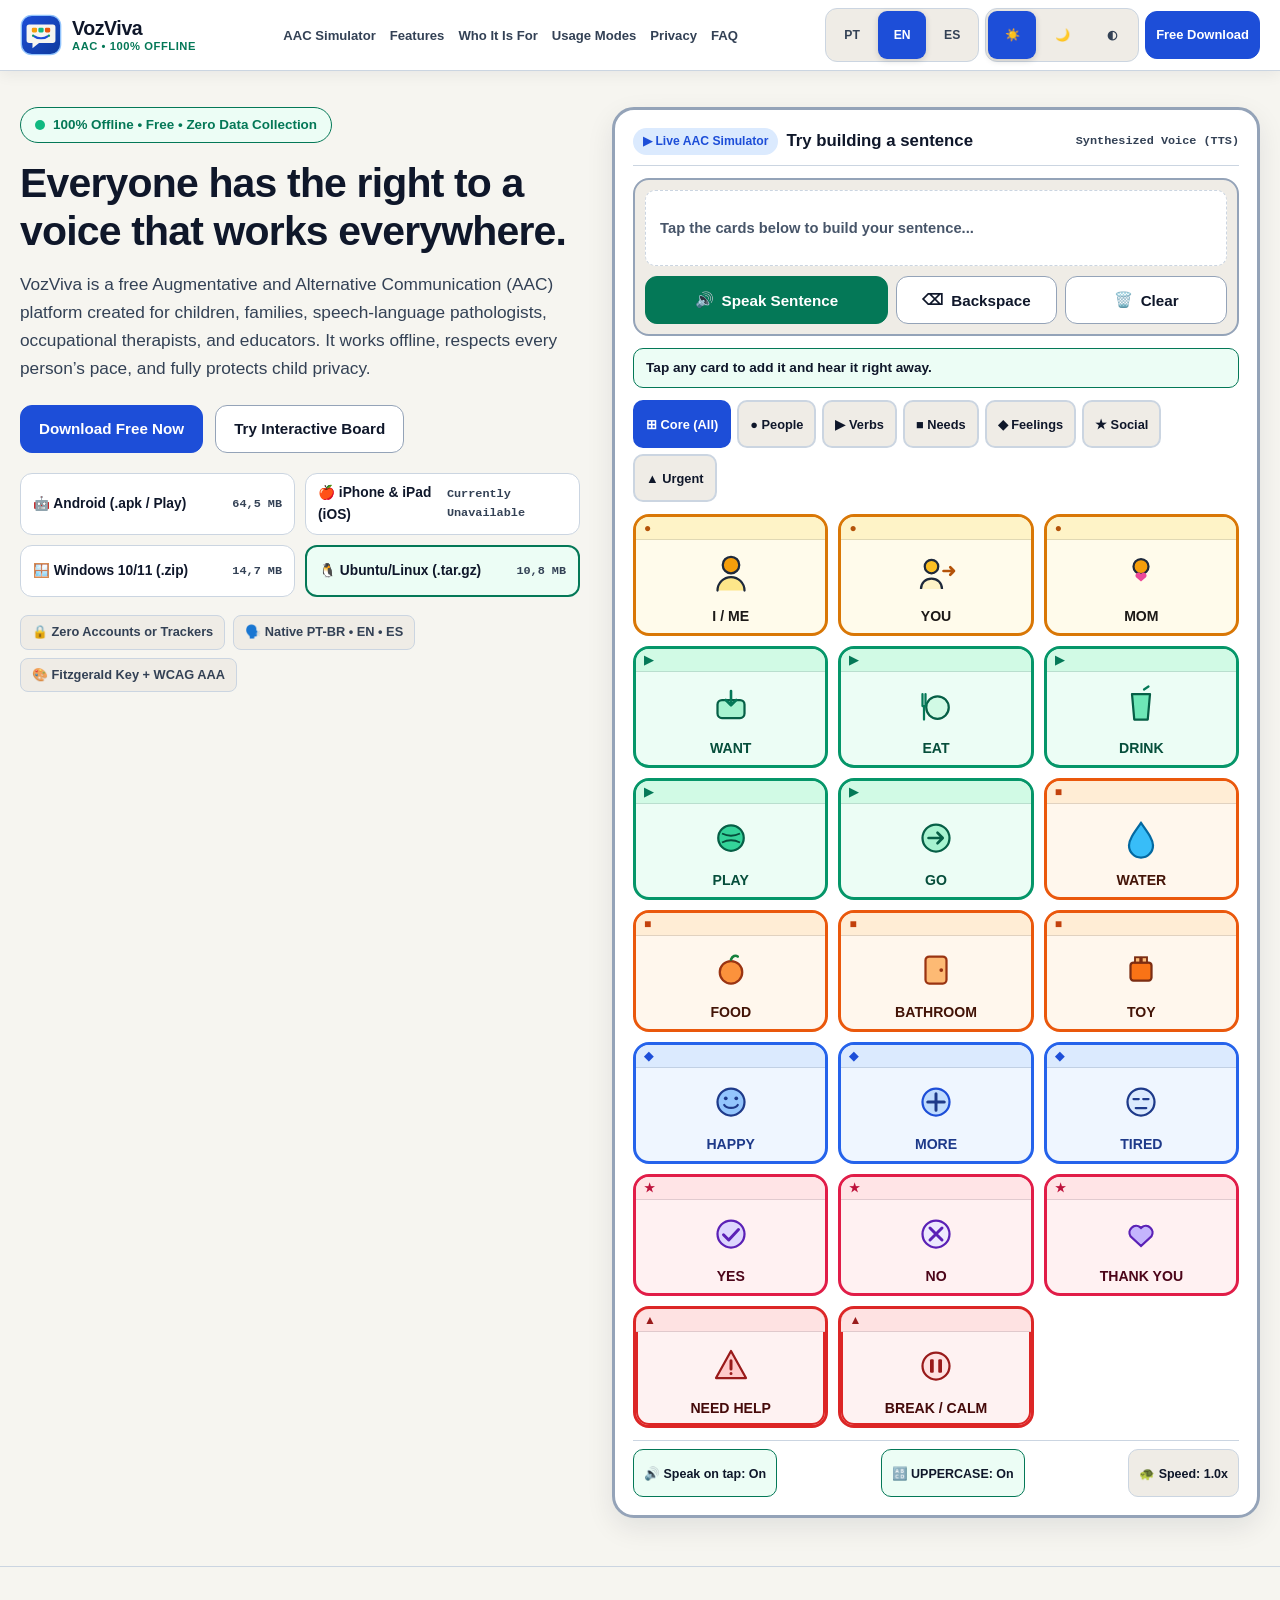
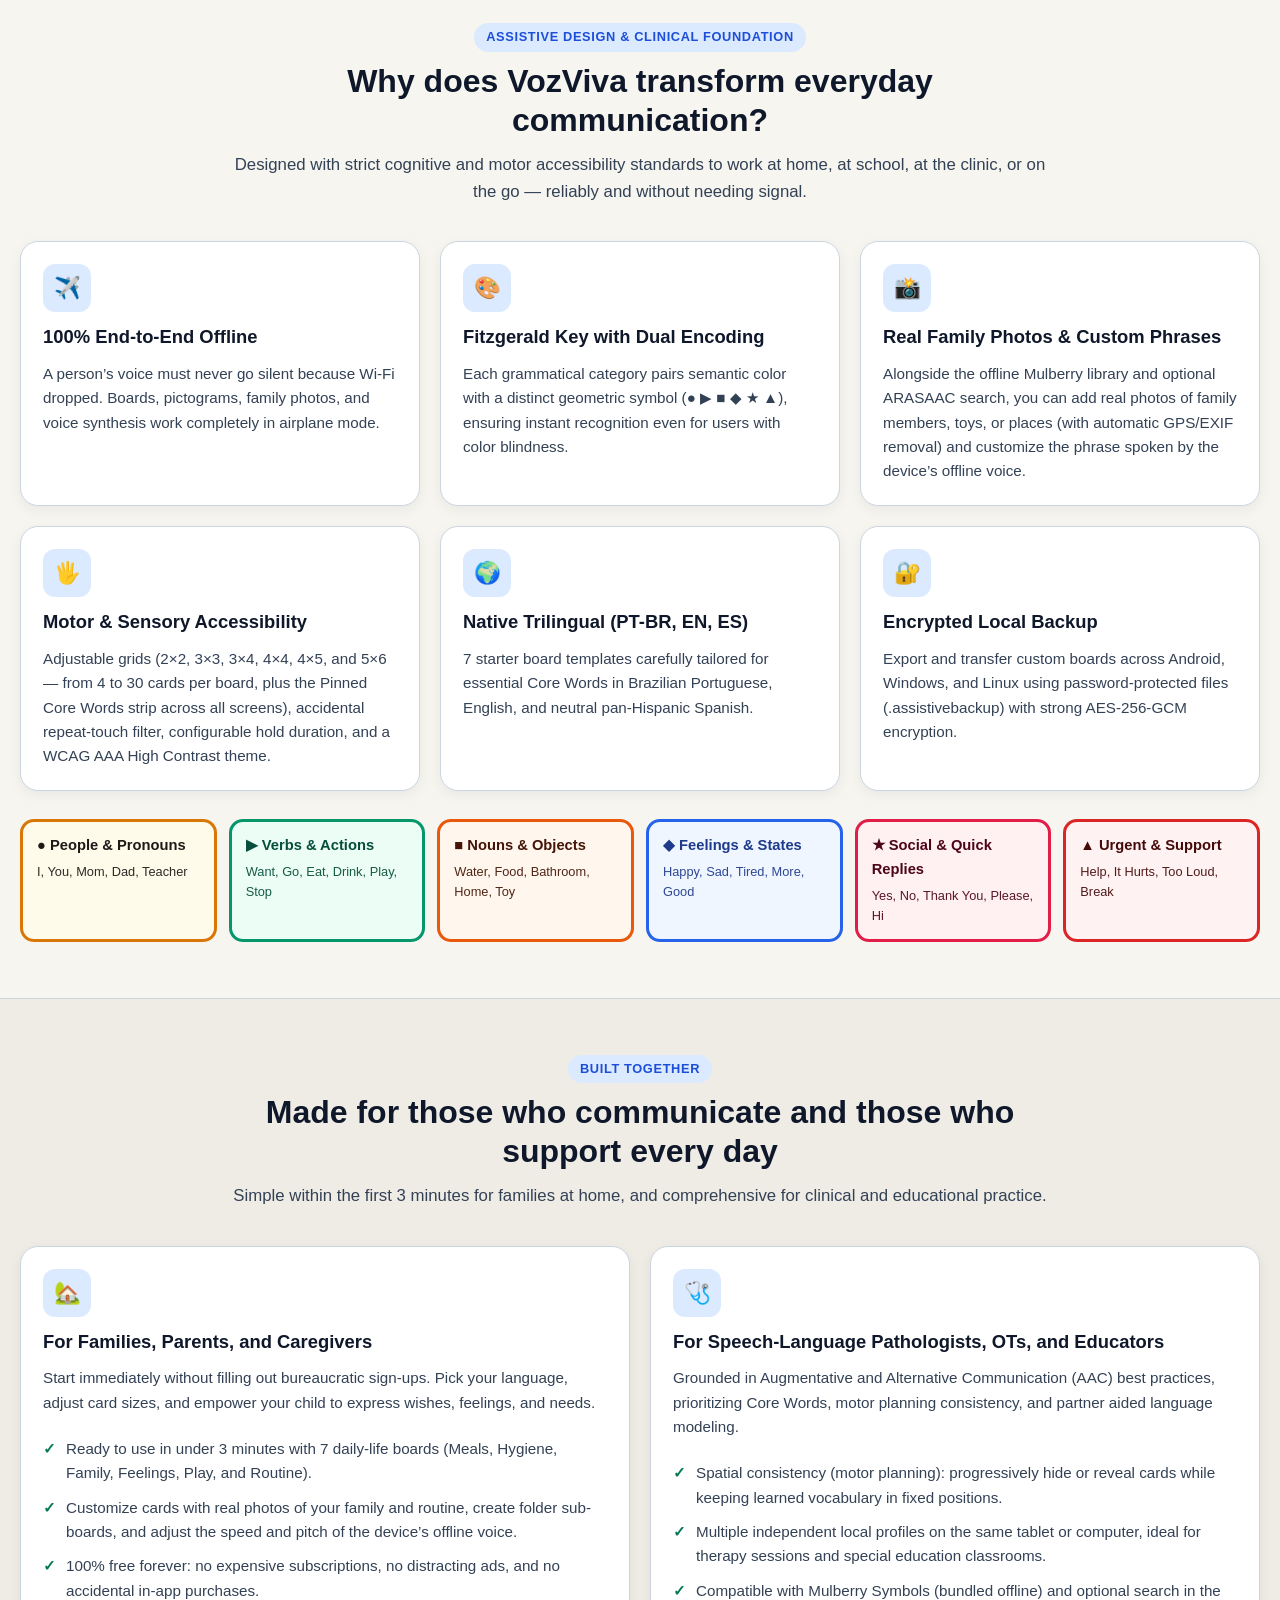
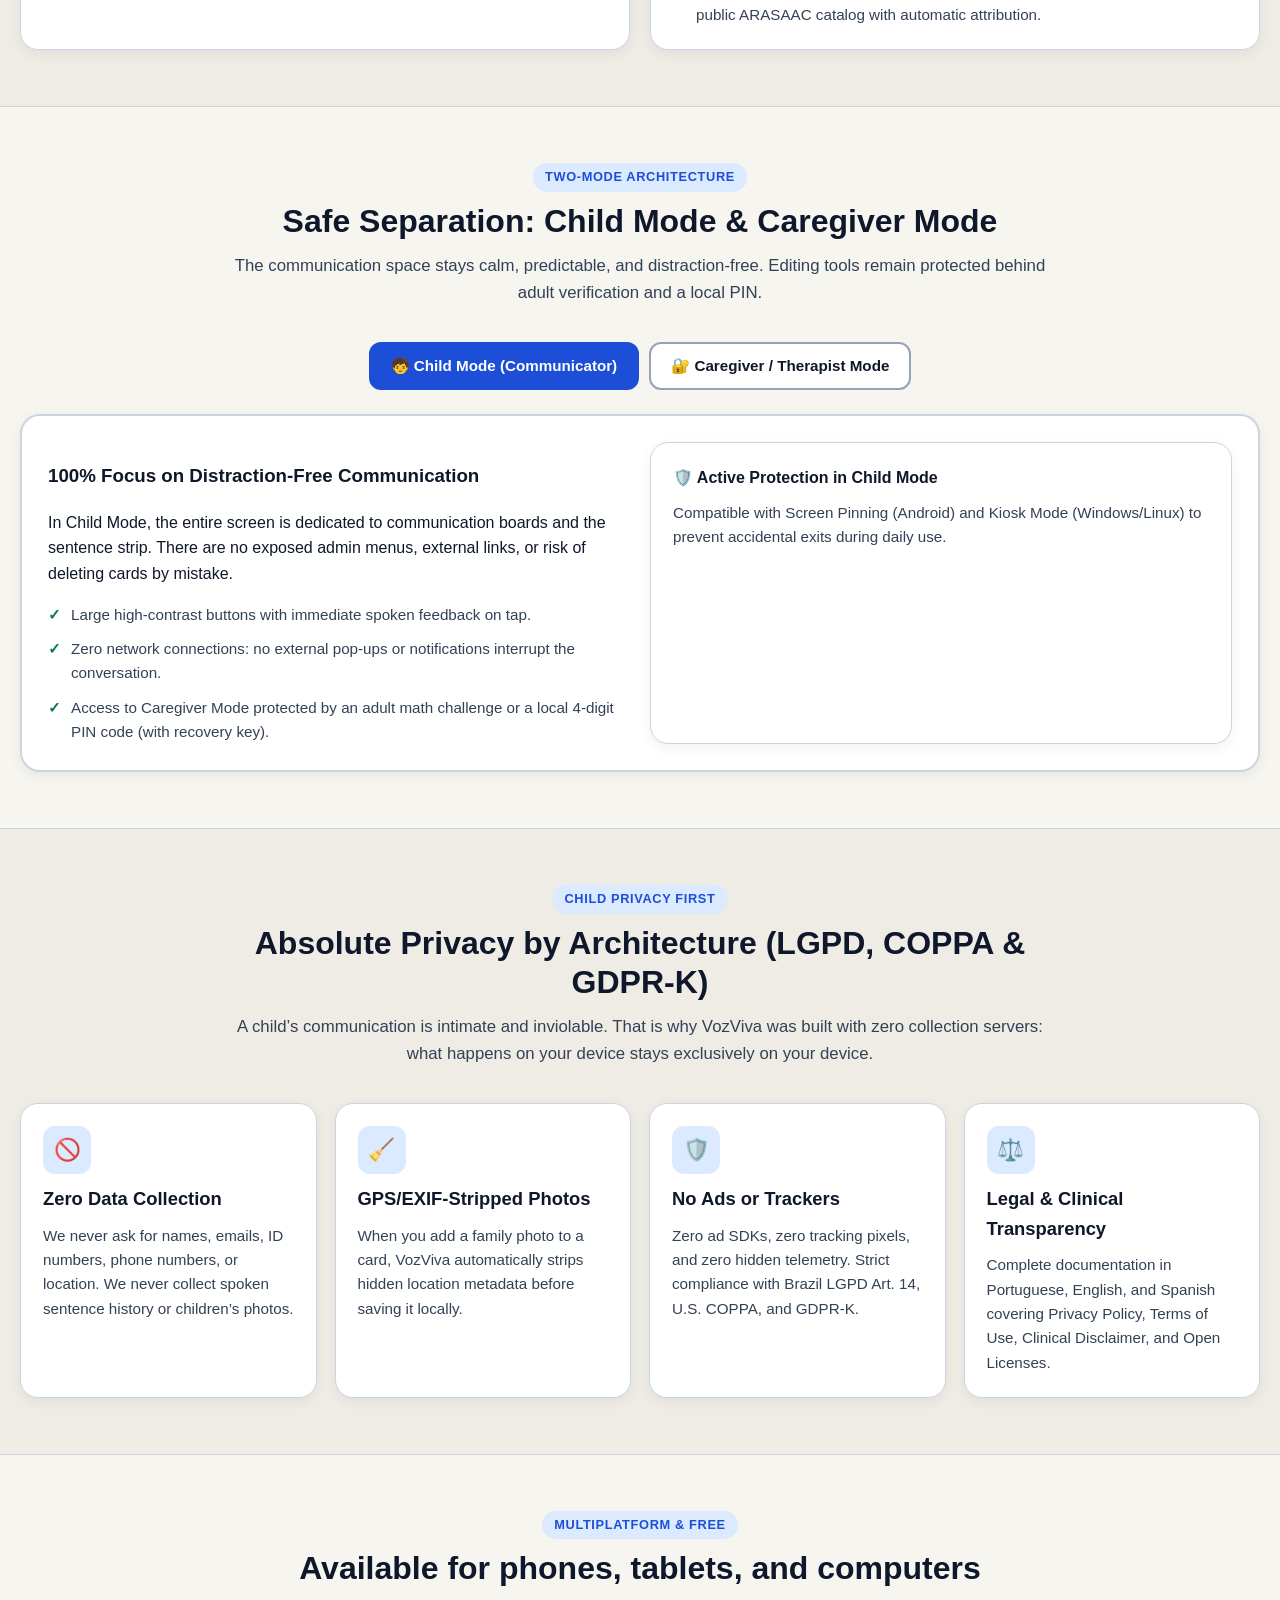
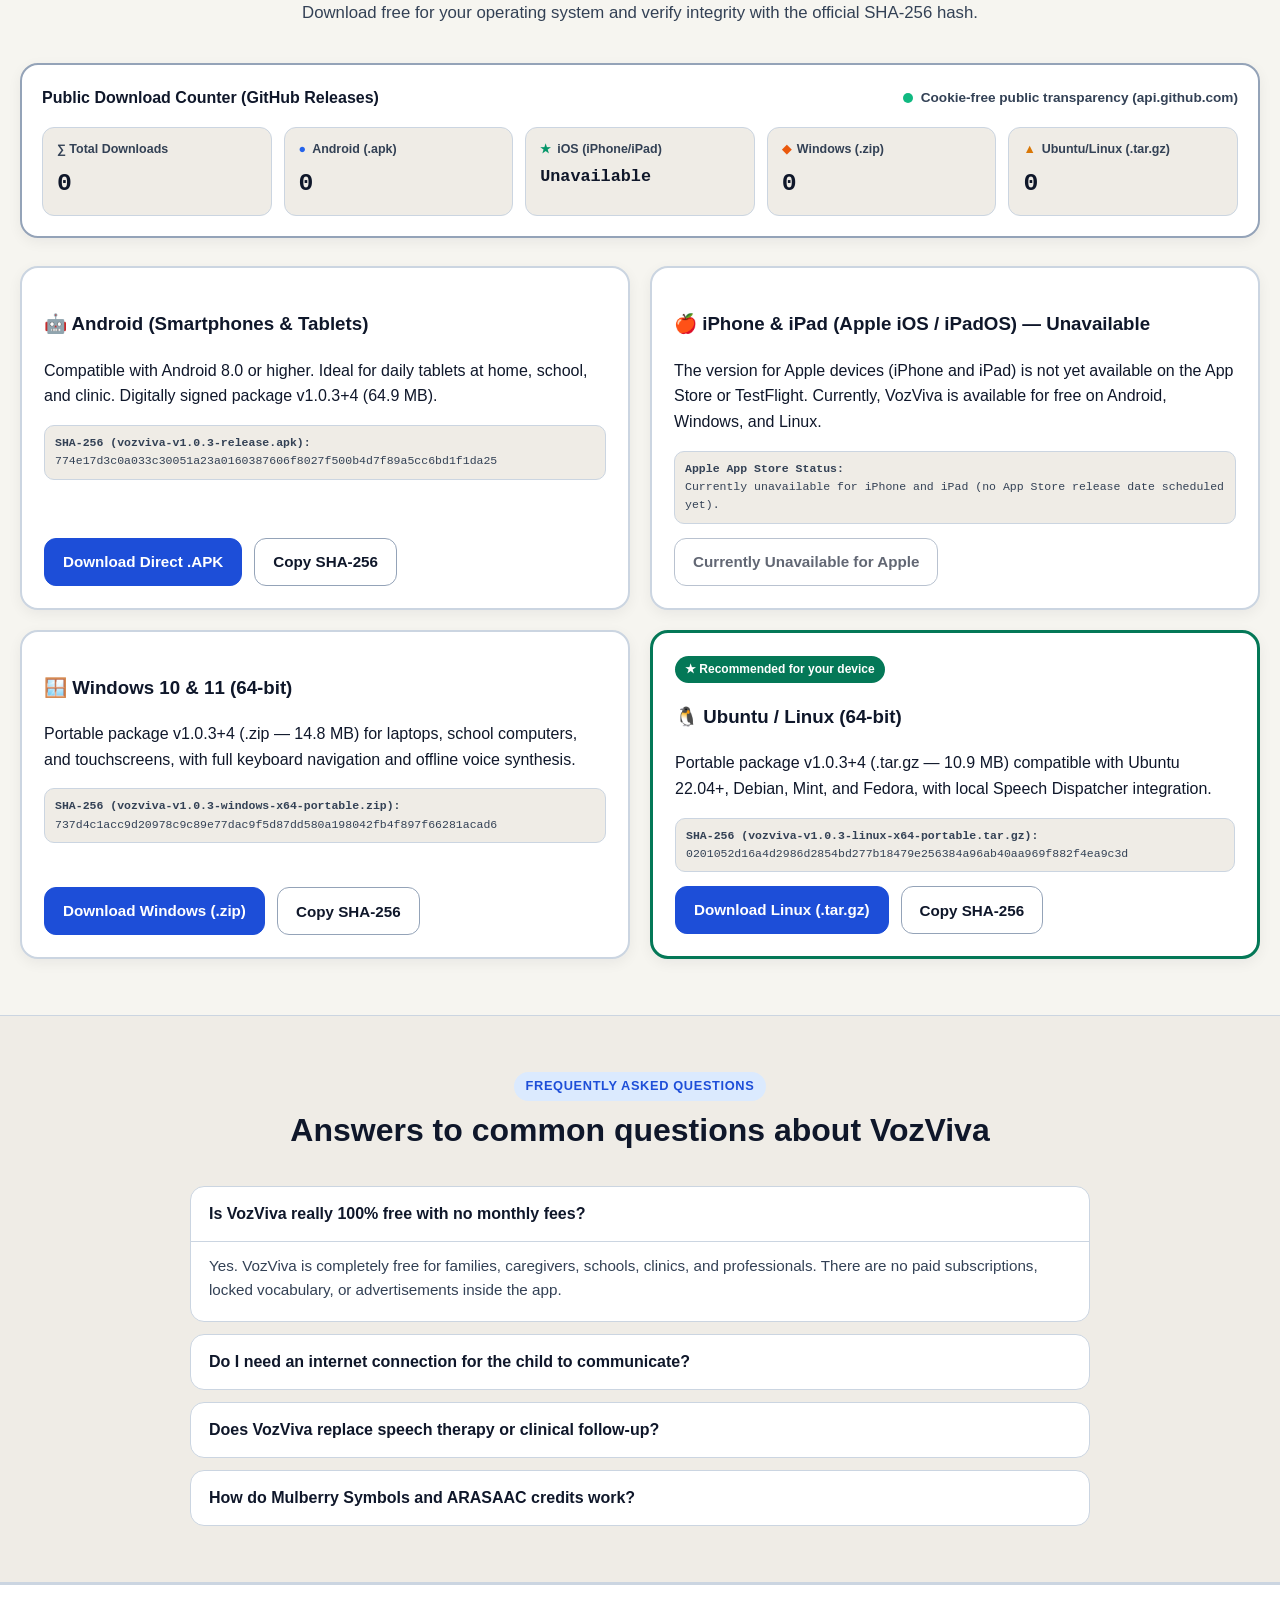
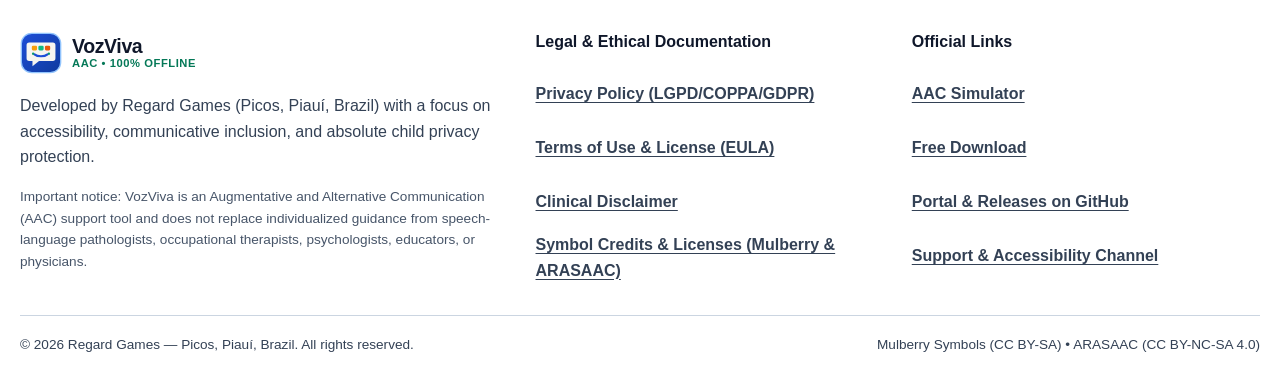
==== commit f263150a: "chore(release): update download links, sizes and SHA-256 checksums for v1.0.3+4 [VOZ-14]" ====
--- a/docs/index.html
+++ b/docs/index.html
@@ -479,14 +479,14 @@
             <div>
               <span class="recommended-os-ribbon" data-i18n="platforms.recommended_badge">★ Recomendado para seu dispositivo</span>
               <h3>🤖 <span data-i18n="platforms.android_title">Android (Smartphones e Tablets)</span></h3>
-              <p data-i18n="platforms.android_desc">Compatível com Android 8.0 ou superior. Ideal para tablets de uso diário em casa, na escola e na clínica. Pacote assinado digitalmente v1.0.2+3 (64,5 MB).</p>
+              <p data-i18n="platforms.android_desc">Compatível com Android 8.0 ou superior. Ideal para tablets de uso diário em casa, na escola e na clínica. Pacote assinado digitalmente v1.0.3+4 (64,9 MB).</p>
               <div class="sha-box">
-                <strong>SHA-256 (vozviva-v1.0.2-release.apk):</strong><br />
-                <span id="sha-android">d850a64aa2e5350033dd5cbbf2c18557462d5fdf197038aaf4d8c968d0c6bf79</span>
+                <strong>SHA-256 (vozviva-v1.0.3-release.apk):</strong><br />
+                <span id="sha-android">774e17d3c0a033c30051a23a0160387606f8027f500b4d7f89a5cc6bd1f1da25</span>
               </div>
             </div>
             <div class="hero-cta-row" style="margin-bottom:0">
-              <a href="https://github.com/regardgames/vozviva/releases/download/v1.0.2/vozviva-v1.0.2-release.apk" target="_blank" rel="noopener noreferrer" class="btn btn-primary dl-track-btn" data-dl-os="android" data-i18n="platforms.btn_apk">Baixar .APK Direto</a>
+              <a href="https://github.com/regardgames/vozviva/releases/download/v1.0.3/vozviva-v1.0.3-release.apk" target="_blank" rel="noopener noreferrer" class="btn btn-primary dl-track-btn" data-dl-os="android" data-i18n="platforms.btn_apk">Baixar .APK Direto</a>
               <button type="button" class="btn btn-secondary copy-sha-btn" data-sha-target="sha-android" data-i18n="platforms.btn_copy_sha">Copiar SHA-256</button>
             </div>
           </article>
@@ -511,14 +511,14 @@
             <div>
               <span class="recommended-os-ribbon" data-i18n="platforms.recommended_badge">★ Recomendado para seu dispositivo</span>
               <h3>🪟 <span data-i18n="platforms.windows_title">Windows 10 e 11 (64 bits)</span></h3>
-              <p data-i18n="platforms.windows_desc">Pacote portátil v1.0.2+3 (.zip — 14,7 MB) para notebooks, computadores escolares e telas sensíveis ao toque, com navegação completa por teclado e síntese de voz offline.</p>
+              <p data-i18n="platforms.windows_desc">Pacote portátil v1.0.3+4 (.zip — 14,8 MB) para notebooks, computadores escolares e telas sensíveis ao toque, com navegação completa por teclado e síntese de voz offline.</p>
               <div class="sha-box">
-                <strong>SHA-256 (vozviva-v1.0.2-windows-x64-portable.zip):</strong><br />
-                <span id="sha-windows">795fba42835406d9653d286b38270a164cce68011fb84b8802f10a6f3a9e55d1</span>
+                <strong>SHA-256 (vozviva-v1.0.3-windows-x64-portable.zip):</strong><br />
+                <span id="sha-windows">737d4c1acc9d20978c9c89e77dac9f5d87dd580a198042fb4f897f66281acad6</span>
               </div>
             </div>
             <div class="hero-cta-row" style="margin-bottom:0">
-              <a href="https://github.com/regardgames/vozviva/releases/download/v1.0.2/vozviva-v1.0.2-windows-x64-portable.zip" target="_blank" rel="noopener noreferrer" class="btn btn-primary dl-track-btn" data-dl-os="windows" data-i18n="platforms.btn_windows">Baixar Windows (.zip)</a>
+              <a href="https://github.com/regardgames/vozviva/releases/download/v1.0.3/vozviva-v1.0.3-windows-x64-portable.zip" target="_blank" rel="noopener noreferrer" class="btn btn-primary dl-track-btn" data-dl-os="windows" data-i18n="platforms.btn_windows">Baixar Windows (.zip)</a>
               <button type="button" class="btn btn-secondary copy-sha-btn" data-sha-target="sha-windows" data-i18n="platforms.btn_copy_sha">Copiar SHA-256</button>
             </div>
           </article>
@@ -528,14 +528,14 @@
             <div>
               <span class="recommended-os-ribbon" data-i18n="platforms.recommended_badge">★ Recomendado para seu dispositivo</span>
               <h3>🐧 <span data-i18n="platforms.linux_title">Ubuntu / Linux (64 bits)</span></h3>
-              <p data-i18n="platforms.linux_desc">Pacote portátil v1.0.2+3 (.tar.gz — 10,8 MB) compatível com Ubuntu 22.04+, Debian, Mint e Fedora, com integração ao Speech Dispatcher local.</p>
+              <p data-i18n="platforms.linux_desc">Pacote portátil v1.0.3+4 (.tar.gz — 10,9 MB) compatível com Ubuntu 22.04+, Debian, Mint e Fedora, com integração ao Speech Dispatcher local.</p>
               <div class="sha-box">
-                <strong>SHA-256 (vozviva-v1.0.2-linux-x64-portable.tar.gz):</strong><br />
-                <span id="sha-linux">2ae7f663ed81e57d62c97b3ede4e3bd365e77c3ae91d0a5372d4478c9be4264e</span>
+                <strong>SHA-256 (vozviva-v1.0.3-linux-x64-portable.tar.gz):</strong><br />
+                <span id="sha-linux">0201052d16a4d2986d2854bd277b18479e256384a96ab40aa969f882f4ea9c3d</span>
               </div>
             </div>
             <div class="hero-cta-row" style="margin-bottom:0">
-              <a href="https://github.com/regardgames/vozviva/releases/download/v1.0.2/vozviva-v1.0.2-linux-x64-portable.tar.gz" target="_blank" rel="noopener noreferrer" class="btn btn-primary dl-track-btn" data-dl-os="linux" data-i18n="platforms.btn_linux">Baixar Linux (.tar.gz)</a>
+              <a href="https://github.com/regardgames/vozviva/releases/download/v1.0.3/vozviva-v1.0.3-linux-x64-portable.tar.gz" target="_blank" rel="noopener noreferrer" class="btn btn-primary dl-track-btn" data-dl-os="linux" data-i18n="platforms.btn_linux">Baixar Linux (.tar.gz)</a>
               <button type="button" class="btn btn-secondary copy-sha-btn" data-sha-target="sha-linux" data-i18n="platforms.btn_copy_sha">Copiar SHA-256</button>
             </div>
           </article>
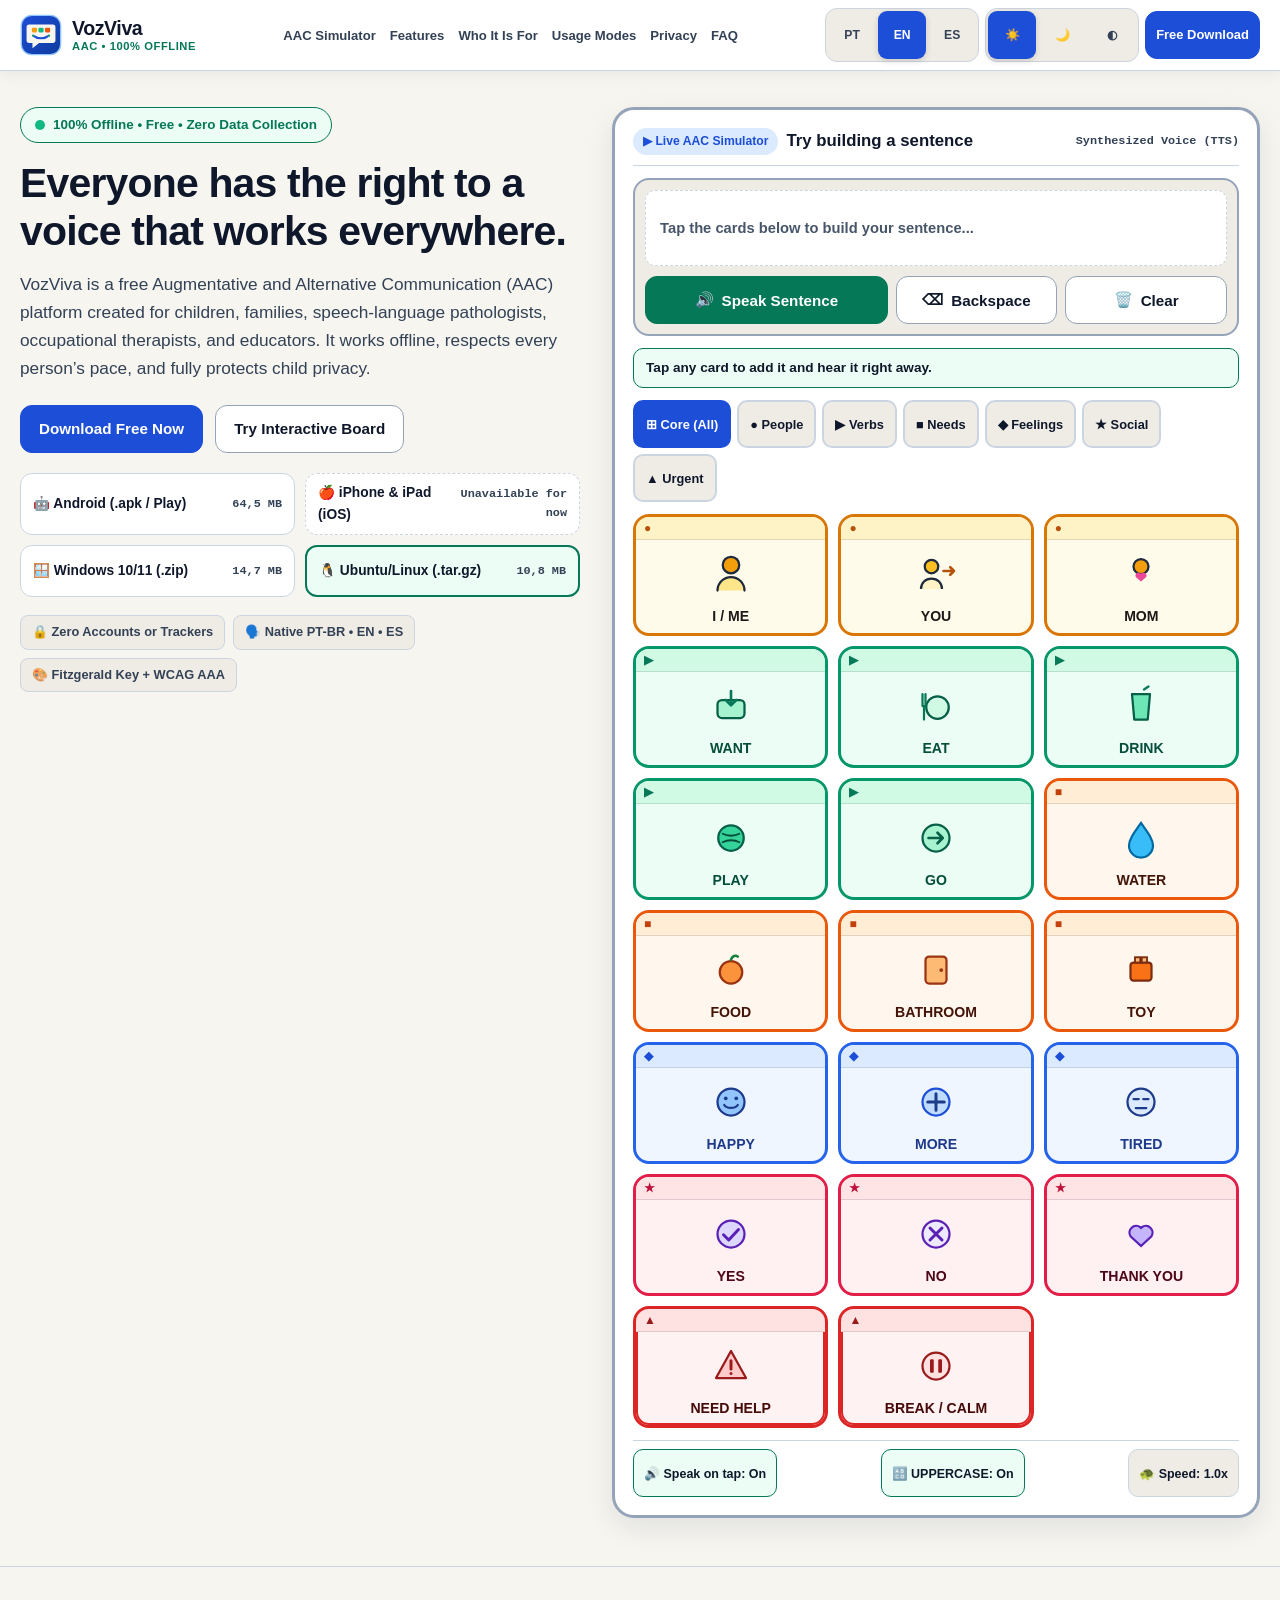
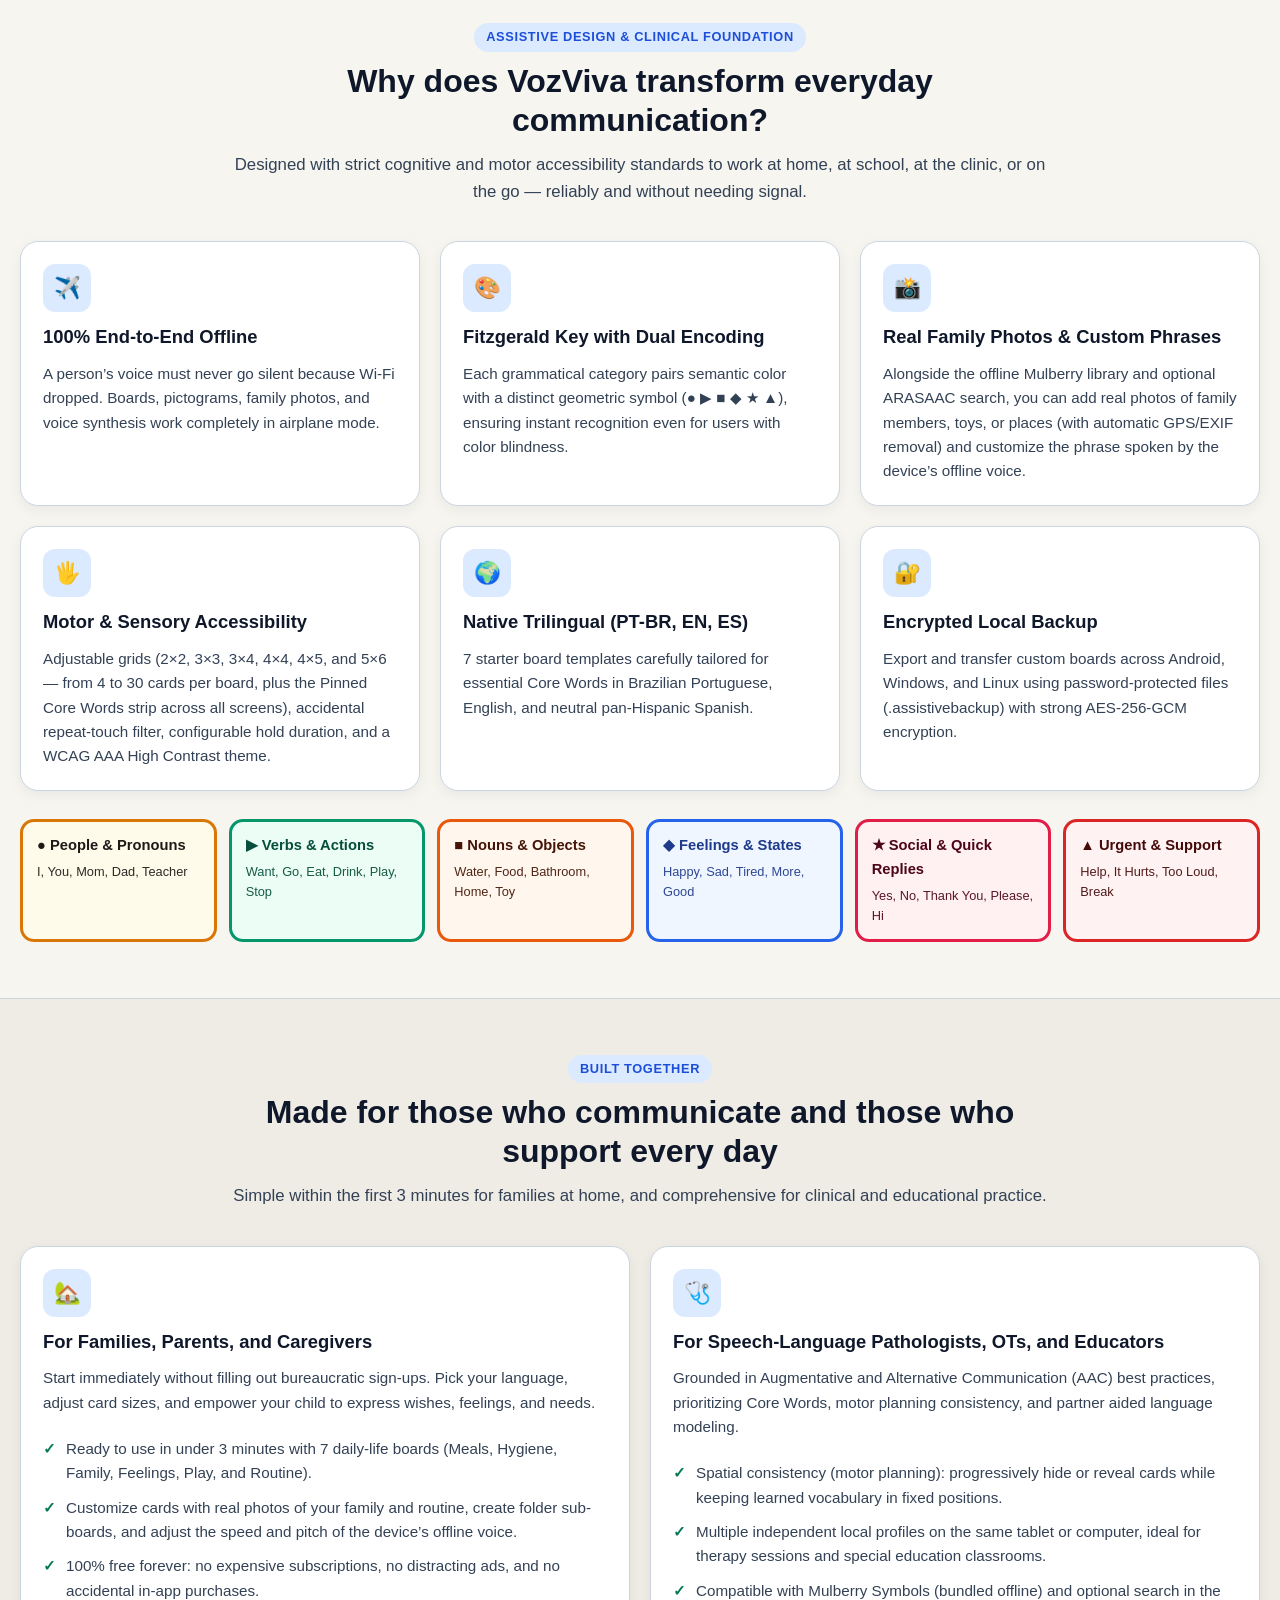
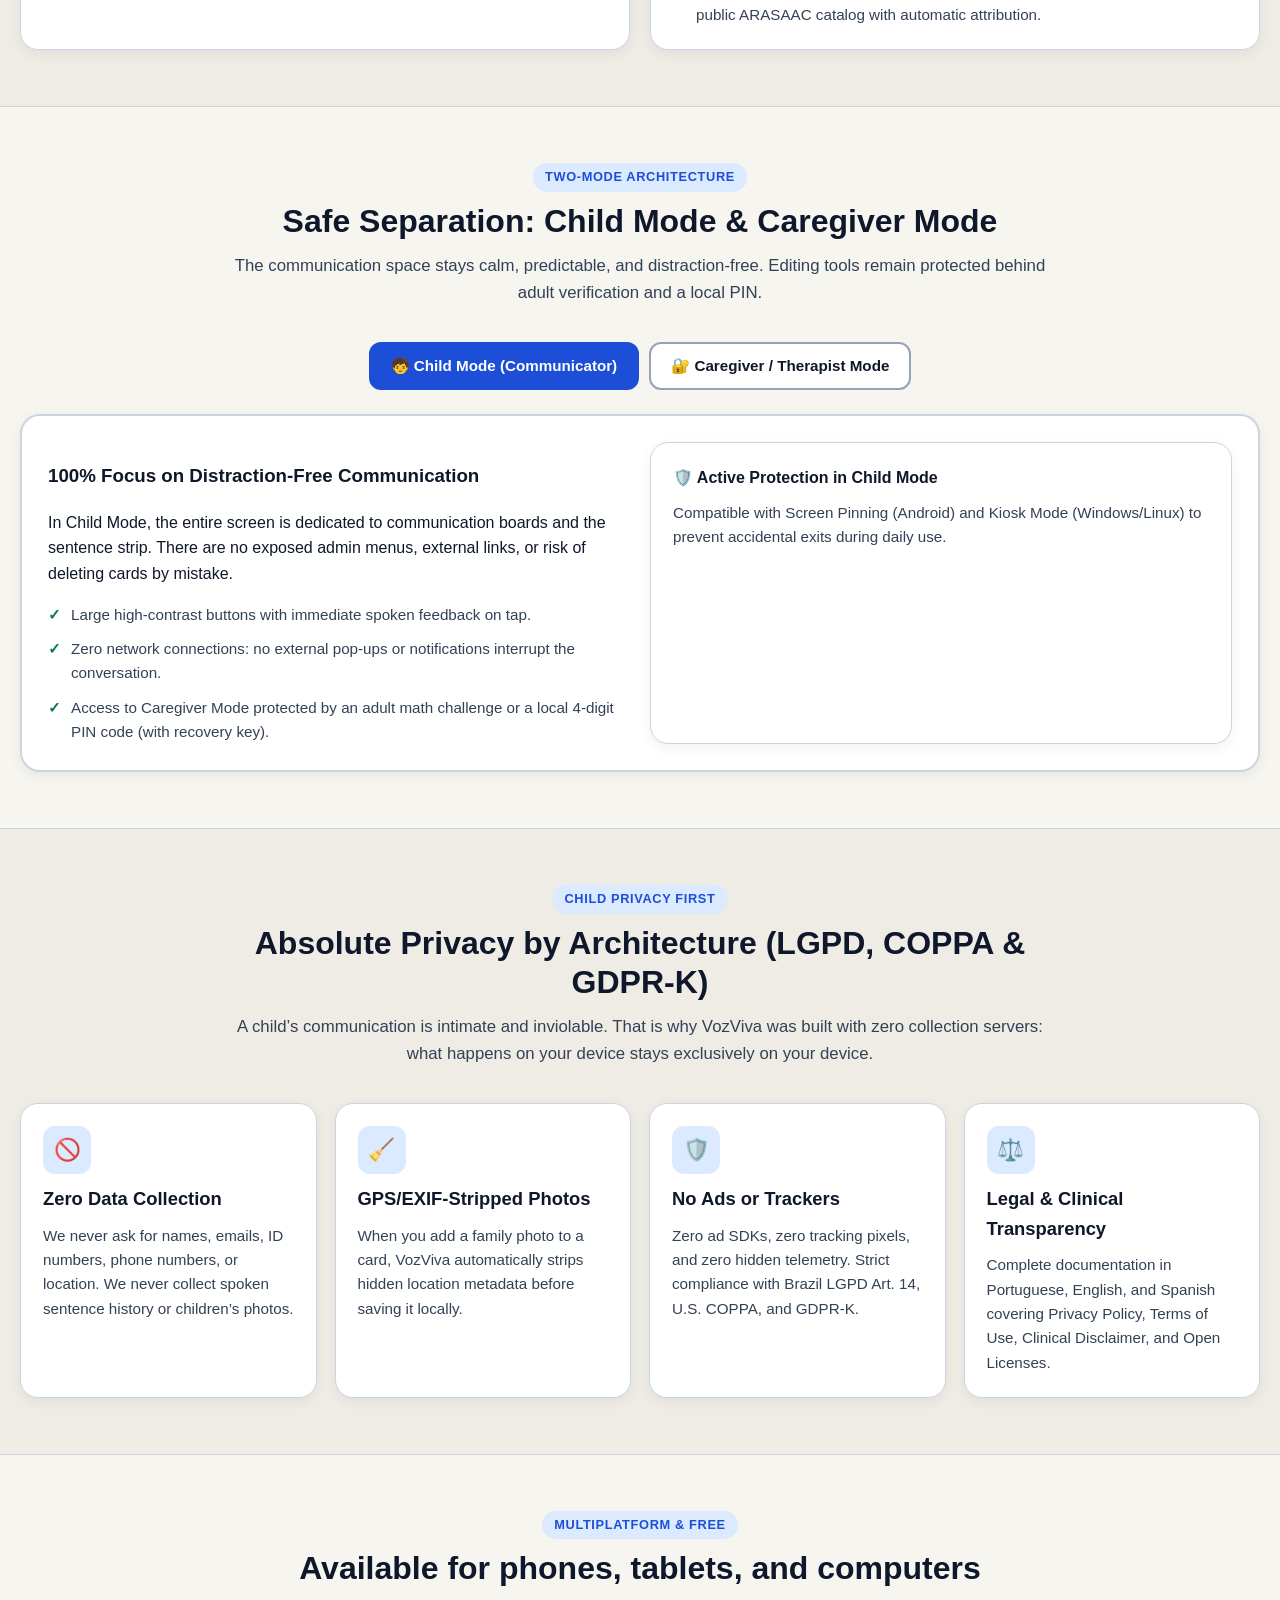
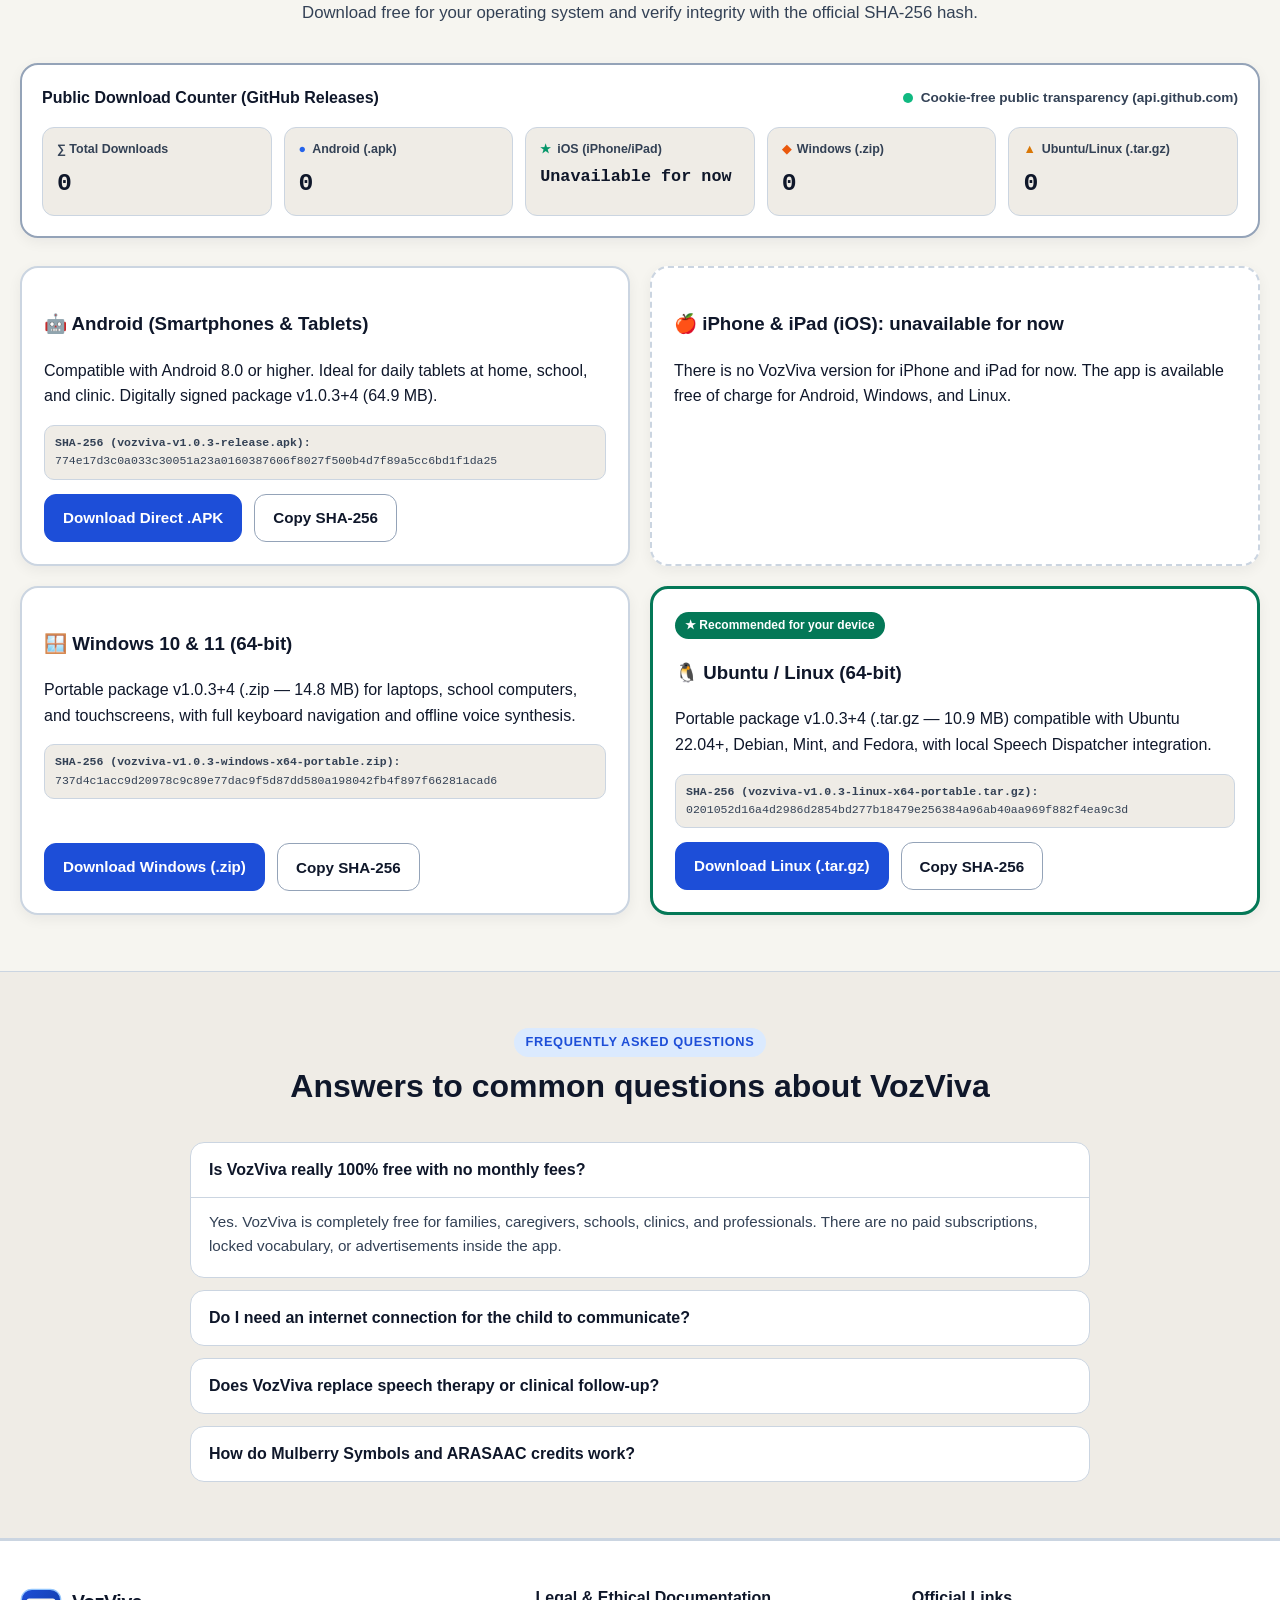
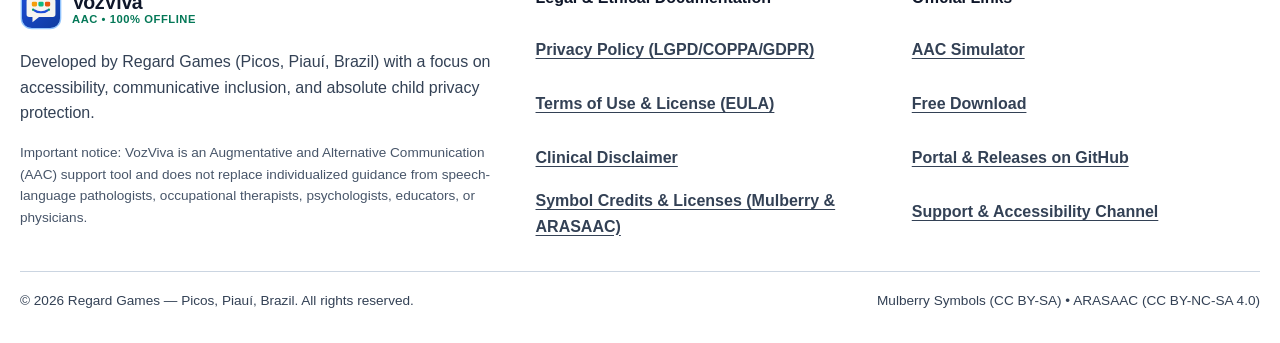
==== commit 649637fe: "feat(web): state iOS as unavailable for now, remove App Store/TestFlight mentions and iOS button (VO" ====
--- a/docs/index.html
+++ b/docs/index.html
@@ -4,7 +4,7 @@
   <meta charset="UTF-8" />
   <meta name="viewport" content="width=device-width, initial-scale=1.0" />
   <title data-i18n="meta.title">VozViva — Comunicação Aumentativa e Alternativa (CAA) Offline e Gratuita | Regard Games</title>
-  <meta name="description" data-i18n-attr="content:meta.description" content="Aplicativo gratuito e 100% offline de Comunicação Aumentativa e Alternativa (CAA) com síntese de voz, pranchas personalizáveis e privacidade total para crianças, famílias e terapeutas. Disponível para Android, Windows e Linux (versão para Apple iOS/iPadOS indisponível no momento)." />
+  <meta name="description" data-i18n-attr="content:meta.description" content="Aplicativo gratuito e 100% offline de Comunicação Aumentativa e Alternativa (CAA) com síntese de voz, pranchas personalizáveis e privacidade total para crianças, famílias e terapeutas. Disponível para Android, Windows e Linux. iOS: indisponível por enquanto." />
   <meta name="theme-color" content="#1D4ED8" />
   <meta name="author" content="Regard Games — Picos, Piauí, Brasil" />
   <link rel="canonical" href="https://regardgames.github.io/vozviva/" />
@@ -146,10 +146,10 @@
               <span>🤖 <span data-i18n="hero.pill_android">Android (.apk / Play)</span></span>
               <span class="pill-meta">64,5 MB</span>
             </a>
-            <a href="#download-ios" class="platform-pill" data-os-pill="ios" role="listitem">
-              <span>🍎 <span data-i18n="hero.pill_ios">iPhone &amp; iPad (iOS)</span></span>
-              <span class="pill-meta" data-i18n="hero.pill_ios_meta">Indisponível no momento</span>
-            </a>
+            <div class="platform-pill is-unavailable" data-os-pill="ios" role="listitem">
+              <span><span aria-hidden="true">🍎</span> <span data-i18n="hero.pill_ios">iPhone &amp; iPad (iOS)</span></span>
+              <span class="pill-meta" data-i18n="hero.pill_ios_meta">Indisponível por enquanto</span>
+            </div>
             <a href="#download-windows" class="platform-pill" data-os-pill="windows" role="listitem">
               <span>🪟 <span data-i18n="hero.pill_windows">Windows 10/11 (.zip)</span></span>
               <span class="pill-meta">14,7 MB</span>
@@ -459,7 +459,7 @@
             </div>
             <div class="metric-cell">
               <span class="metric-label"><span style="color:#059669">★</span> iOS (iPhone/iPad)</span>
-              <span class="metric-value" id="metric-ios-val" data-i18n="metrics.ios_status" style="font-size:1.05rem;">Indisponível</span>
+              <span class="metric-value" id="metric-ios-val" data-i18n="metrics.ios_status" style="font-size:1.05rem;">Indisponível por enquanto</span>
             </div>
             <div class="metric-cell">
               <span class="metric-label"><span style="color:#EA580C">◆</span> Windows (.zip)</span>
@@ -472,7 +472,7 @@
           </div>
         </div>
 
-        <!-- 4 Platform Download Cards -->
+        <!-- Platform Download Cards -->
         <div class="grid-2">
           <!-- Android -->
           <article class="download-card" id="download-android" data-os-card="android">
@@ -491,18 +491,11 @@
             </div>
           </article>
 
-          <!-- iOS -->
-          <article class="download-card" id="download-ios" data-os-card="ios">
+          <!-- iOS: sem download; mensagem informativa (VOZ-087) -->
+          <article class="download-card is-unavailable" id="download-ios" data-os-card="ios">
             <div>
-              <h3>🍎 <span data-i18n="platforms.ios_title">iPhone e iPad (Apple iOS / iPadOS) — Indisponível</span></h3>
-              <p data-i18n="platforms.ios_desc">A versão para dispositivos Apple (iPhone e iPad) ainda não está disponível na App Store nem no TestFlight. No momento, o VozViva está disponível gratuitamente para Android, Windows e Linux.</p>
-              <div class="sha-box">
-                <strong data-i18n="platforms.ios_store_note">Status na Apple App Store:</strong><br />
-                <span data-i18n="platforms.ios_store_sub">Ainda indisponível para iPhone e iPad (sem previsão de lançamento na App Store no momento).</span>
-              </div>
-            </div>
-            <div class="hero-cta-row" style="margin-bottom:0">
-              <button type="button" class="btn btn-secondary" disabled aria-disabled="true" data-i18n="platforms.btn_ios" style="opacity:0.65; cursor:not-allowed;">Indisponível para Apple no momento</button>
+              <h3><span aria-hidden="true">🍎</span> <span data-i18n="platforms.ios_title">iPhone e iPad (iOS): indisponível por enquanto</span></h3>
+              <p data-i18n="platforms.ios_desc">Não há versão do VozViva para iPhone e iPad por enquanto. O app está disponível gratuitamente para Android, Windows e Linux.</p>
             </div>
           </article>
 
--- a/docs/styles.css
+++ b/docs/styles.css
@@ -1713,3 +1713,20 @@
   padding: 18px;
   margin: 16px 0;
 }
+
+/* VOZ-087: plataforma indisponivel (sem link, sem botao; o sinal e o texto, nao so a cor) */
+.platform-pill.is-unavailable {
+  border-style: dashed;
+  cursor: default;
+}
+.platform-pill.is-unavailable:hover {
+  border-color: var(--border-default);
+  background-color: var(--bg-surface);
+}
+.platform-pill.is-unavailable .pill-meta {
+  text-align: right;
+  overflow-wrap: anywhere;
+}
+.download-card.is-unavailable {
+  border-style: dashed;
+}
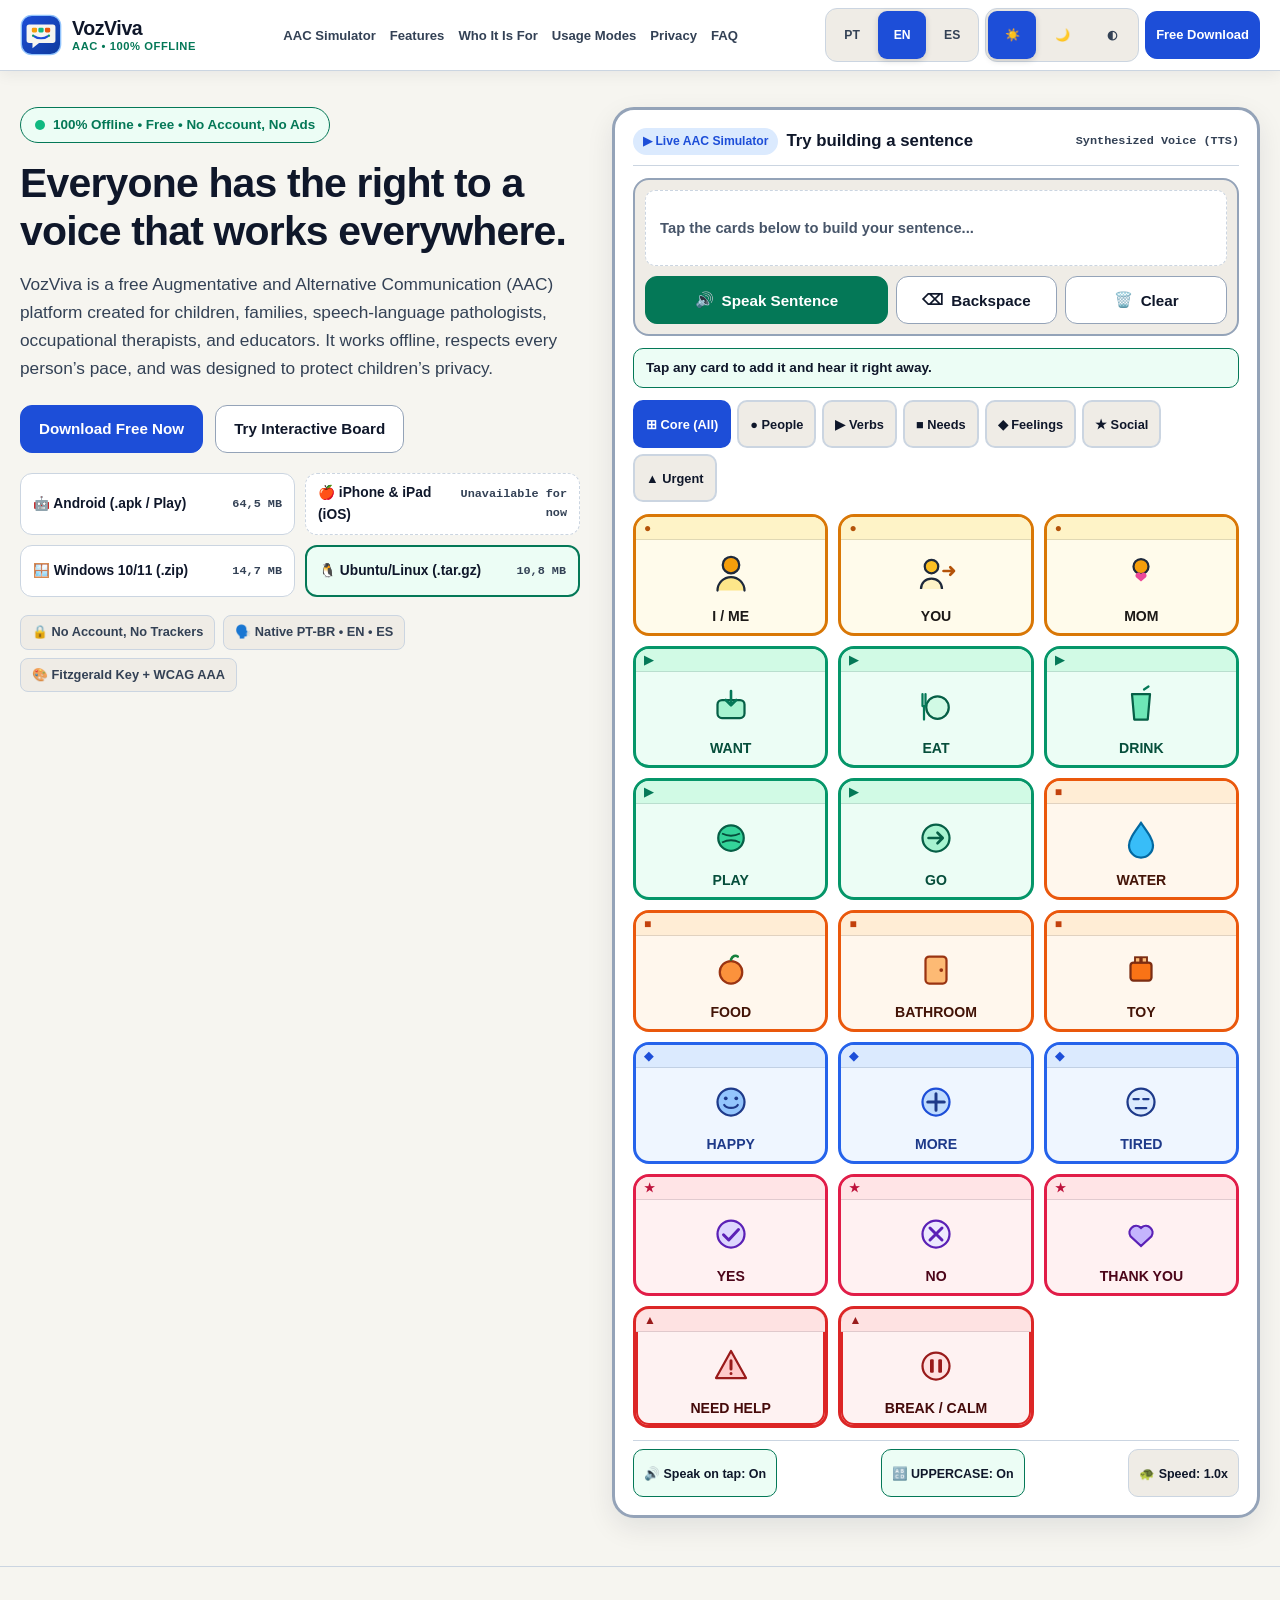
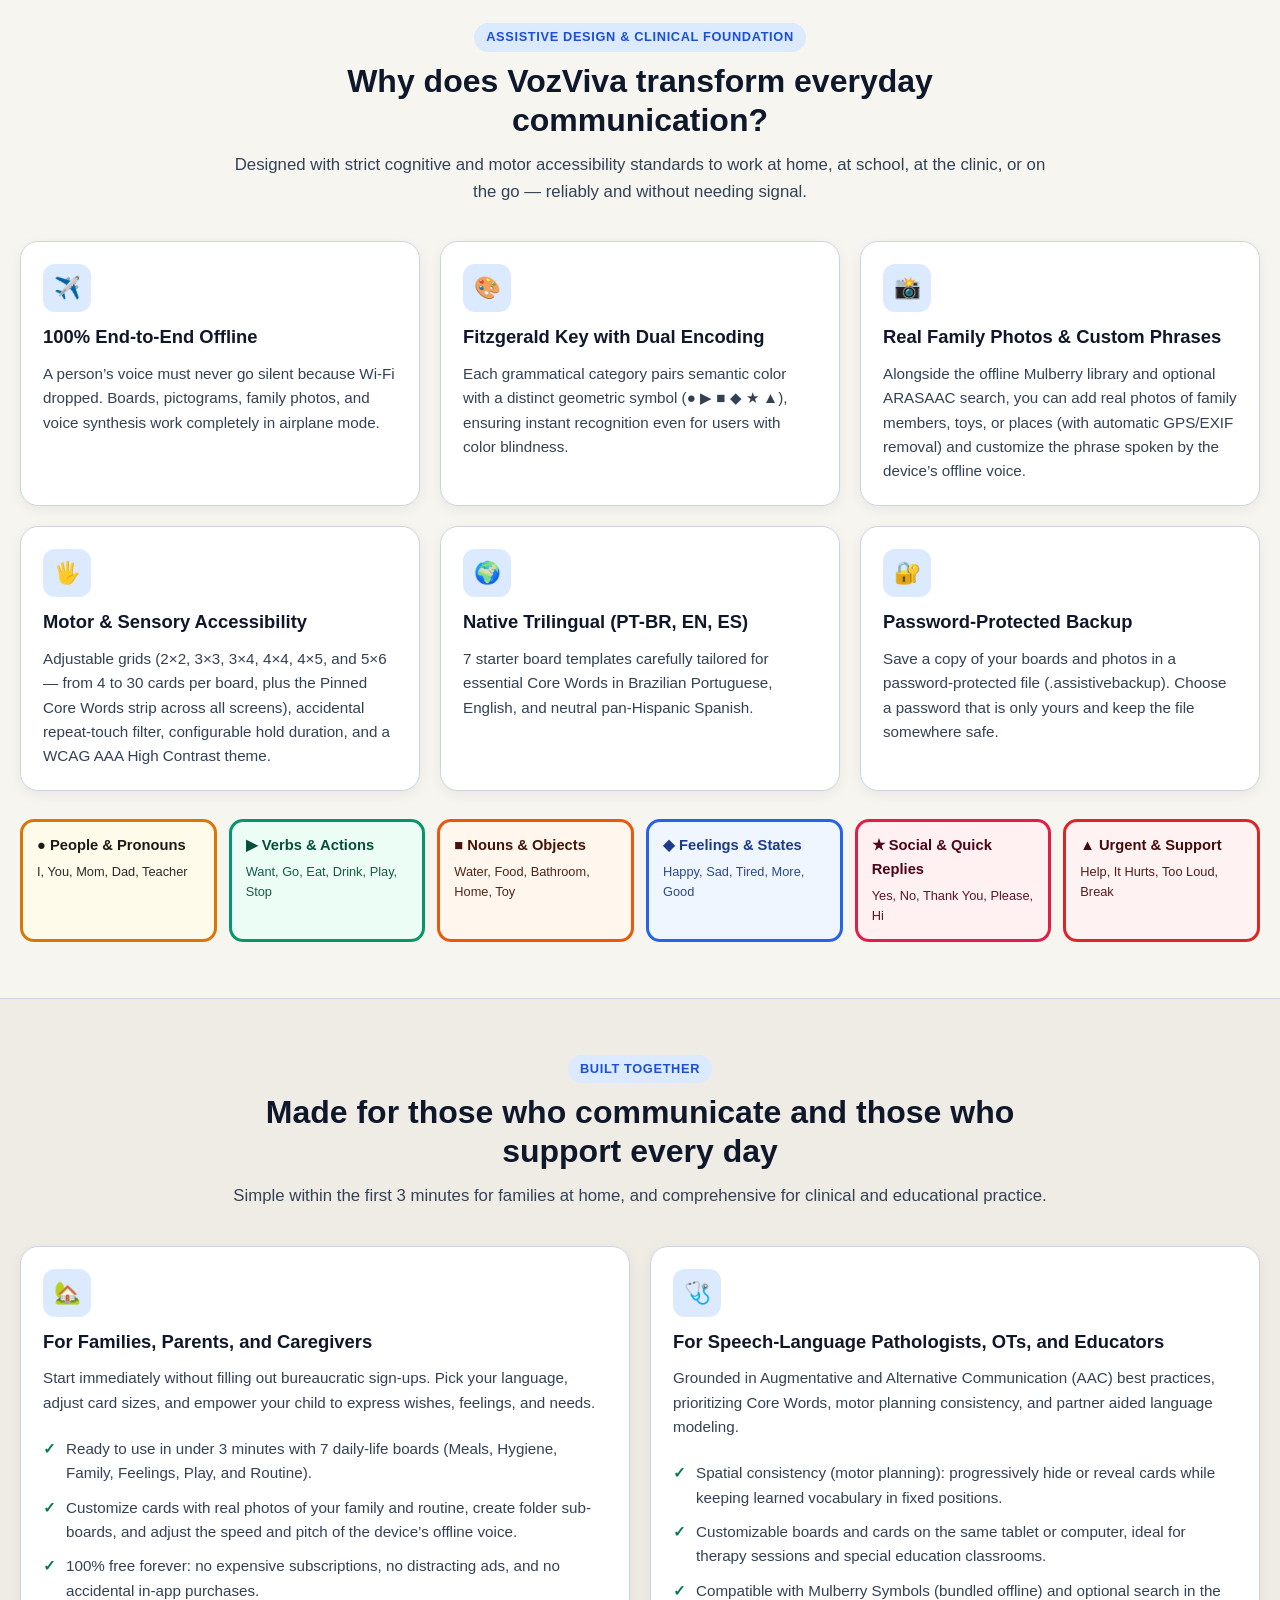
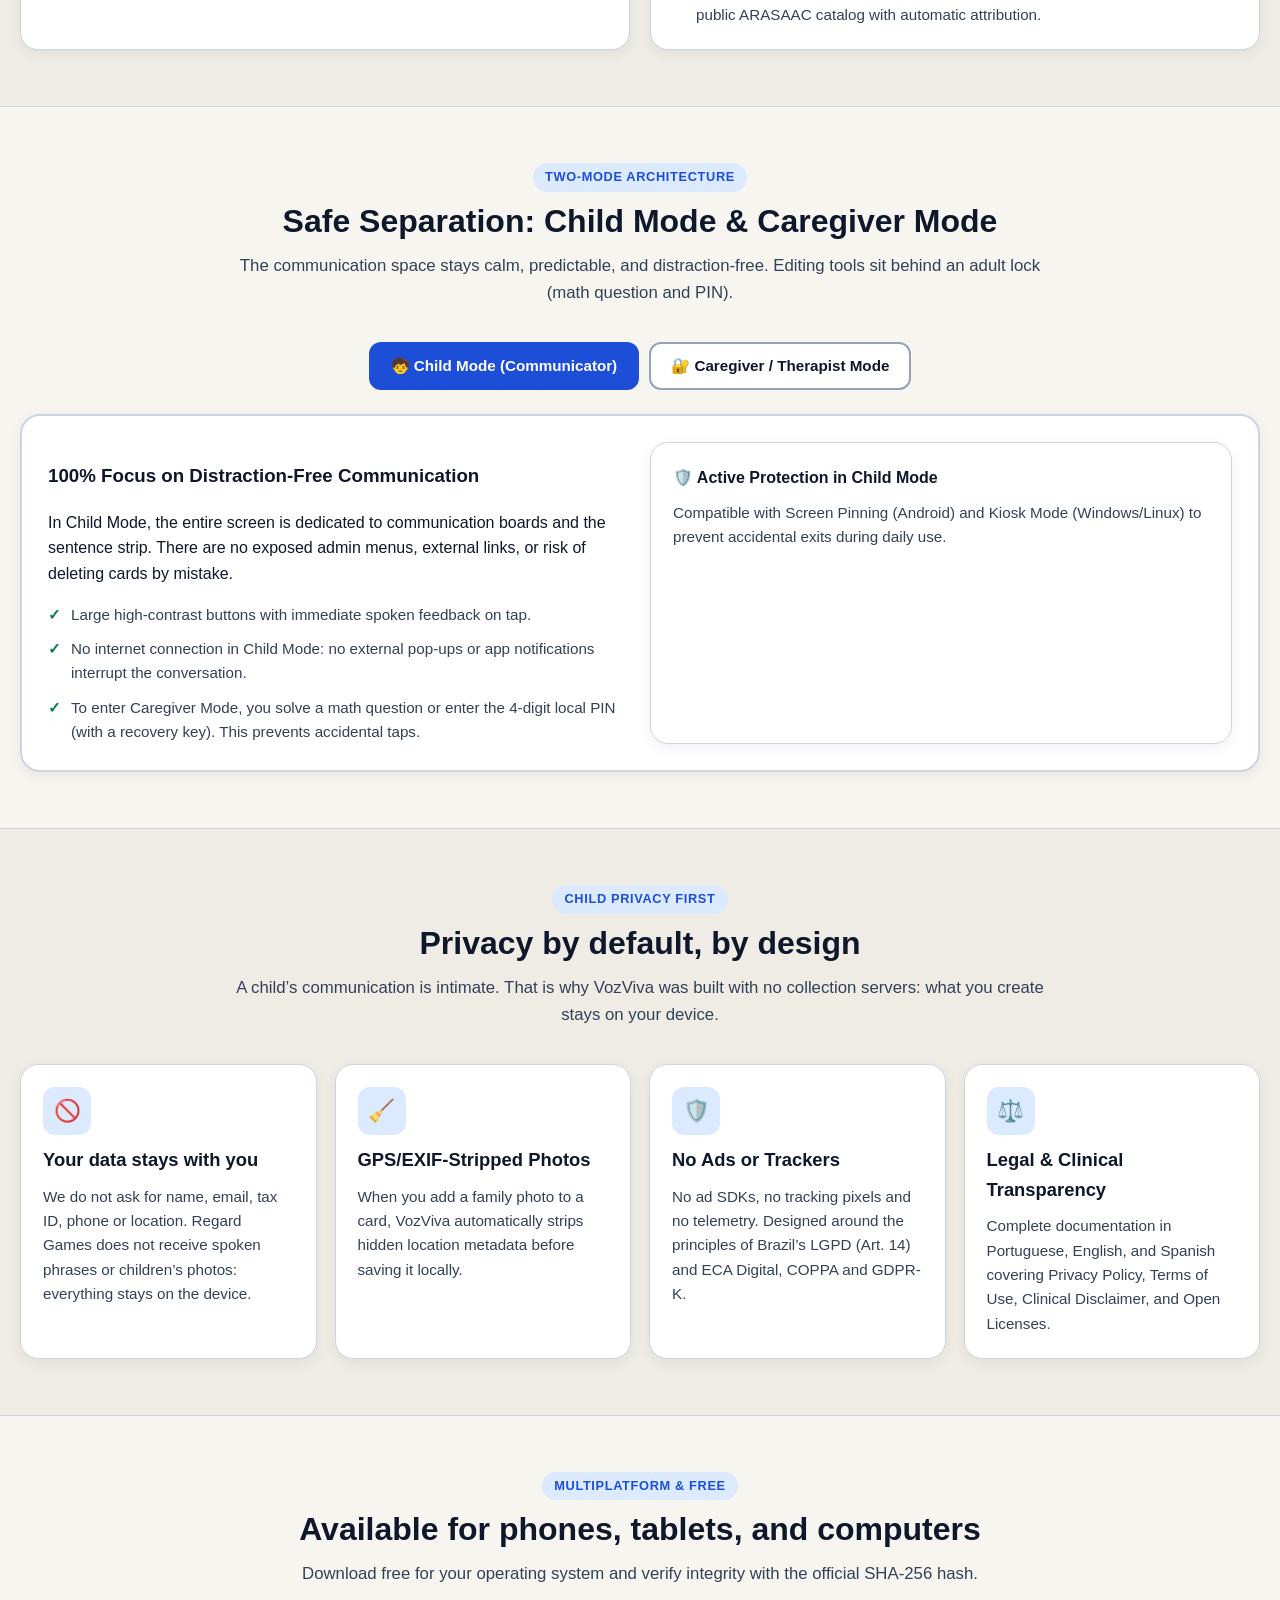
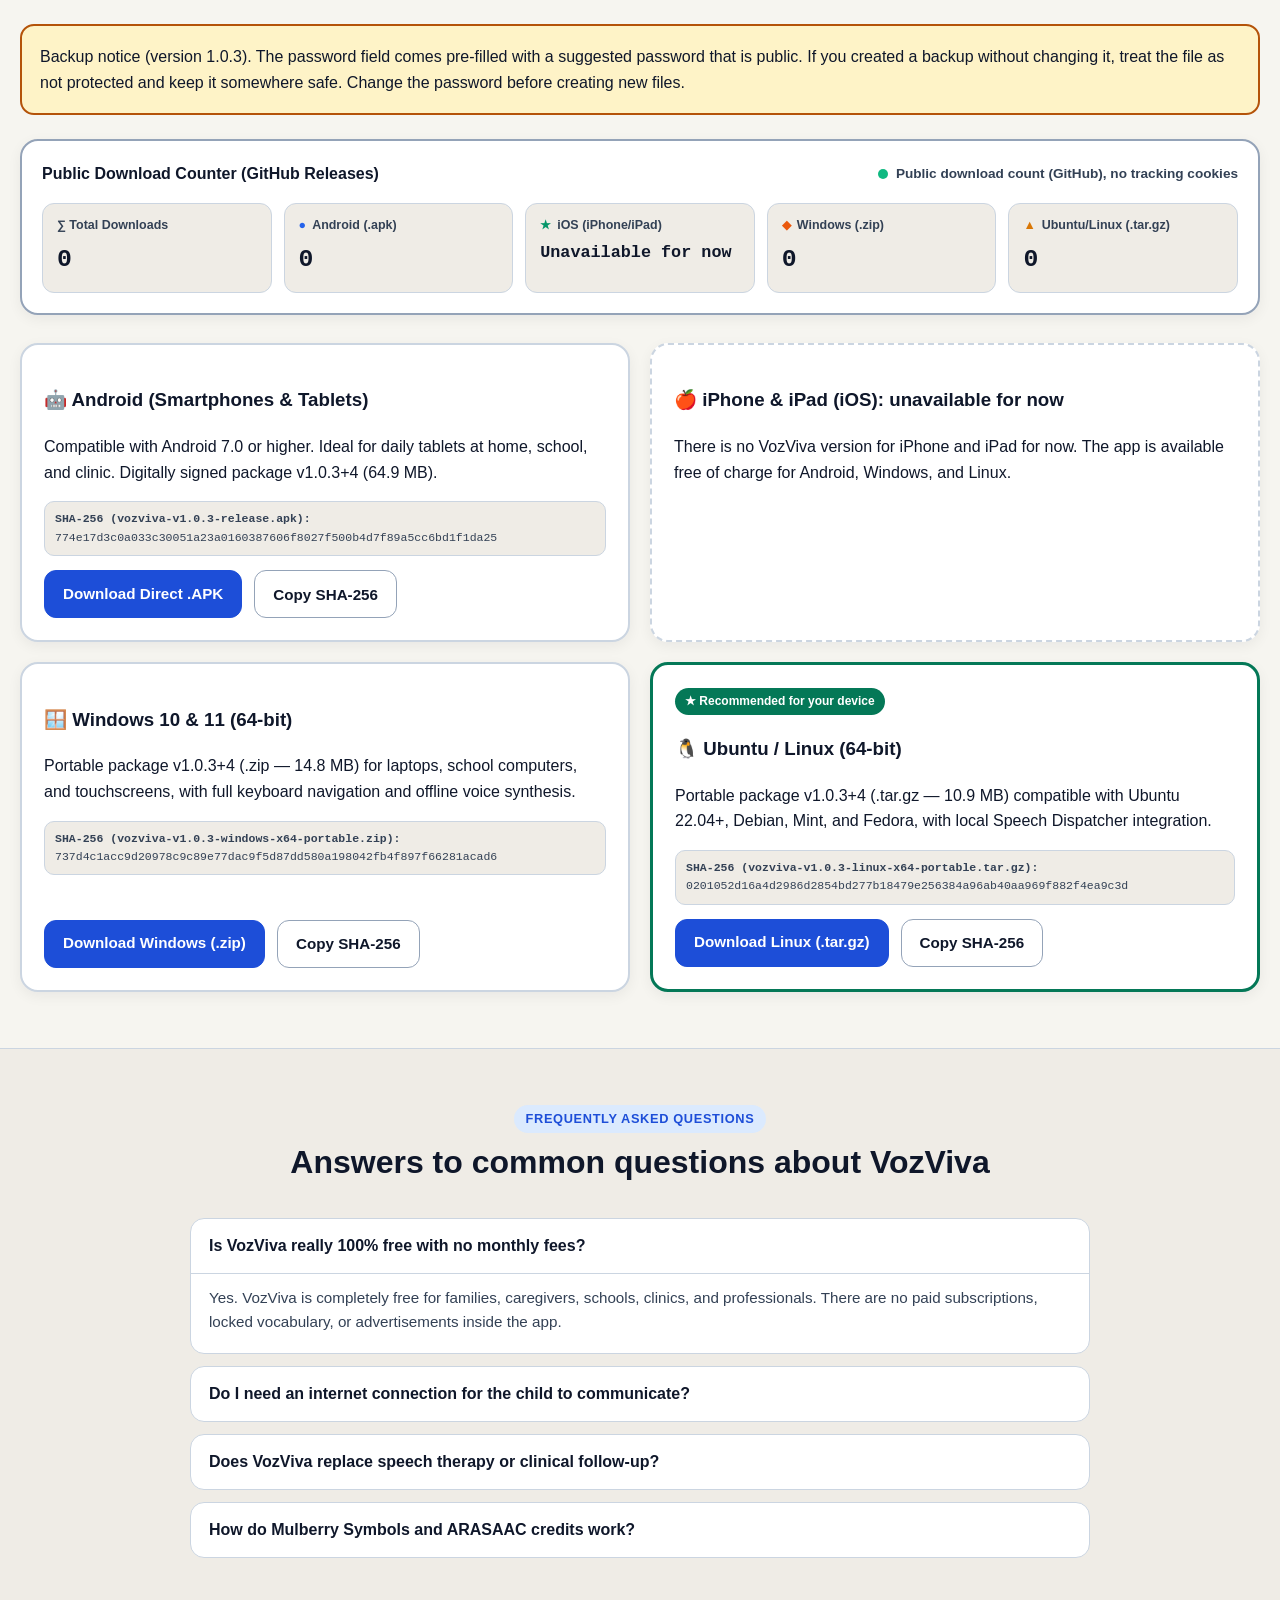
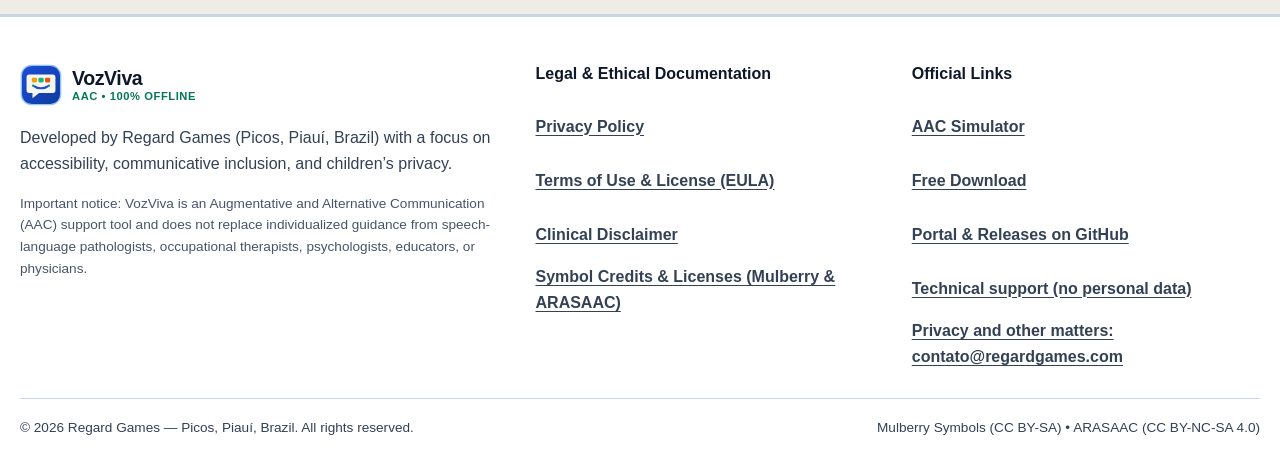
==== commit 19ddc918: "fix(web): remove inexact promises from landing and README (v1.0.3) - Remove "Zero Coleta"/"Privacida" ====
--- a/docs/index.html
+++ b/docs/index.html
@@ -4,7 +4,7 @@
   <meta charset="UTF-8" />
   <meta name="viewport" content="width=device-width, initial-scale=1.0" />
   <title data-i18n="meta.title">VozViva — Comunicação Aumentativa e Alternativa (CAA) Offline e Gratuita | Regard Games</title>
-  <meta name="description" data-i18n-attr="content:meta.description" content="Aplicativo gratuito e 100% offline de Comunicação Aumentativa e Alternativa (CAA) com síntese de voz, pranchas personalizáveis e privacidade total para crianças, famílias e terapeutas. Disponível para Android, Windows e Linux. iOS: indisponível por enquanto." />
+  <meta name="description" data-i18n-attr="content:meta.description" content="Aplicativo gratuito e 100% offline de Comunicação Aumentativa e Alternativa (CAA) com síntese de voz, pranchas personalizáveis e privacidade por padrão para crianças, famílias e terapeutas. Disponível para Android, Windows e Linux. iOS: indisponível por enquanto." />
   <meta name="theme-color" content="#1D4ED8" />
   <meta name="author" content="Regard Games — Picos, Piauí, Brasil" />
   <link rel="canonical" href="https://regardgames.github.io/vozviva/" />
@@ -17,12 +17,12 @@
   <meta property="og:type" content="website" />
   <meta property="og:site_name" content="VozViva — Regard Games" />
   <meta property="og:title" data-i18n-attr="content:meta.og_title" content="VozViva — Dê voz a cada momento, sem depender de internet" />
-  <meta property="og:description" data-i18n-attr="content:meta.og_description" content="Plataforma de Comunicação Aumentativa e Alternativa (CAA) 100% offline, sem anúncios e sem coleta de dados. Em Português, Inglês e Espanhol." />
+  <meta property="og:description" data-i18n-attr="content:meta.og_description" content="Plataforma gratuita e 100% offline de CAA, sem anúncios e sem conta. Em português, inglês e espanhol." />
   <meta property="og:url" content="https://regardgames.github.io/vozviva/" />
   <meta property="og:image" content="https://regardgames.github.io/vozviva/assets/og-banner.svg" />
   <meta name="twitter:card" content="summary_large_image" />
   <meta name="twitter:title" data-i18n-attr="content:meta.og_title" content="VozViva — Dê voz a cada momento, sem depender de internet" />
-  <meta name="twitter:description" data-i18n-attr="content:meta.og_description" content="Plataforma de Comunicação Aumentativa e Alternativa (CAA) 100% offline, sem anúncios e sem coleta de dados. Em Português, Inglês e Espanhol." />
+  <meta name="twitter:description" data-i18n-attr="content:meta.og_description" content="Plataforma gratuita e 100% offline de CAA, sem anúncios e sem conta. Em português, inglês e espanhol." />
   <meta name="twitter:image" content="https://regardgames.github.io/vozviva/assets/og-banner.svg" />
 
   <link rel="icon" type="image/svg+xml" href="assets/favicon.svg" />
@@ -130,10 +130,10 @@
         <div class="hero-copy-col">
           <div class="hero-badge">
             <span class="pulse-dot" aria-hidden="true"></span>
-            <span data-i18n="hero.badge">100% Offline • Gratuito • Zero Coleta de Dados</span>
+            <span data-i18n="hero.badge">100% Offline • Gratuito • Sem Conta e Sem Anúncios</span>
           </div>
           <h1 class="hero-title" data-i18n="hero.title">Toda pessoa tem direito a uma voz que funcione em qualquer lugar.</h1>
-          <p class="hero-subtitle" data-i18n="hero.subtitle">O VozViva é uma plataforma gratuita de Comunicação Aumentativa e Alternativa (CAA) criada para crianças, famílias, fonoaudiólogos, terapeutas ocupacionais e educadores. Funciona sem internet, respeita o tempo de cada pessoa e protege integralmente a privacidade infantil.</p>
+          <p class="hero-subtitle" data-i18n="hero.subtitle">O VozViva é uma plataforma gratuita de Comunicação Aumentativa e Alternativa (CAA) criada para crianças, famílias, fonoaudiólogos, terapeutas ocupacionais e educadores. Funciona sem internet, respeita o tempo de cada pessoa e foi pensado para proteger a privacidade das crianças.</p>
 
           <div class="hero-cta-row">
             <a href="#download" class="btn btn-primary" id="hero-primary-cta" data-i18n="hero.cta_primary">Baixar Grátis Agora</a>
@@ -161,7 +161,7 @@
           </div>
 
           <div class="hero-trust-strip">
-            <span class="trust-chip" data-i18n="hero.trust_1">🔒 Zero Contas ou Rastreadores</span>
+            <span class="trust-chip" data-i18n="hero.trust_1">🔒 Sem Conta e Sem Rastreadores</span>
             <span class="trust-chip" data-i18n="hero.trust_2">🗣️ PT-BR • EN • ES Nativos</span>
             <span class="trust-chip" data-i18n="hero.trust_3">🎨 Chave de Fitzgerald + WCAG AAA</span>
           </div>
@@ -270,8 +270,8 @@
 
           <article class="feature-card">
             <div class="feature-icon-badge" aria-hidden="true">🔐</div>
-            <h3 data-i18n="why.card6_title">Backup Local Criptografado</h3>
-            <p data-i18n="why.card6_desc">Exporte e transfira pranchas personalizadas entre Android, Windows e Linux usando arquivos protegidos por senha (.assistivebackup) com criptografia forte AES-256-GCM.</p>
+            <h3 data-i18n="why.card6_title">Backup Protegido por Senha</h3>
+            <p data-i18n="why.card6_desc">Salve uma cópia das suas pranchas e fotos em um arquivo protegido por senha (.assistivebackup). Escolha uma senha só sua e guarde o arquivo em lugar seguro.</p>
           </article>
         </div>
 
@@ -334,7 +334,7 @@
             <p data-i18n="audiences.pro_desc">Fundamentado nas melhores práticas de Comunicação Aumentativa e Alternativa (CAA), priorizando vocabulário essencial (*Core Words*), consistência motora e modelagem pelo parceiro de comunicação.</p>
             <ul class="check-list">
               <li><span class="check-icon" aria-hidden="true">✓</span><span data-i18n="audiences.pro_b1">Consistência espacial (planejamento motor): oculte ou exiba cartões progressivamente mantendo a posição fixa das palavras já aprendidas.</span></li>
-              <li><span class="check-icon" aria-hidden="true">✓</span><span data-i18n="audiences.pro_b2">Múltiplos perfis locais independentes no mesmo tablet ou computador, ideal para atendimentos clínicos e salas de recursos multifuncionais.</span></li>
+              <li><span class="check-icon" aria-hidden="true">✓</span><span data-i18n="audiences.pro_b2">Pranchas e cartões personalizáveis no mesmo tablet ou computador, ideal para atendimentos clínicos e salas de recursos multifuncionais.</span></li>
               <li><span class="check-icon" aria-hidden="true">✓</span><span data-i18n="audiences.pro_b3">Compatível com símbolos Mulberry (inclusos offline) e busca opcional no catálogo público ARASAAC com atribuição automática.</span></li>
             </ul>
           </article>
@@ -348,7 +348,7 @@
         <div class="section-header">
           <span class="section-eyebrow" data-i18n="modes.eyebrow">Arquitetura de Dois Modos</span>
           <h2 class="section-title" data-i18n="modes.title">Separação Segura: Modo Criança e Modo Responsável</h2>
-          <p class="section-subtitle" data-i18n="modes.subtitle">O ambiente de comunicação é calmo, previsível e livre de distrações. As ferramentas de edição ficam protegidas por verificação de adulto e PIN.</p>
+          <p class="section-subtitle" data-i18n="modes.subtitle">O ambiente de comunicação é calmo, previsível e livre de distrações. As ferramentas de edição ficam atrás de uma trava para adultos (conta de matemática e PIN).</p>
         </div>
 
         <div class="modes-tabs-bar" role="tablist" aria-label="Alternar demonstração de modos">
@@ -363,8 +363,8 @@
               <p data-i18n="modes.child_desc">No Modo Criança, toda a tela é dedicada às pranchas de comunicação e à faixa de construção de frases. Não há menus administrativos expostos, links para a internet ou risco de apagar cartões por engano.</p>
               <ul class="check-list">
                 <li><span class="check-icon" aria-hidden="true">✓</span><span data-i18n="modes.child_b1">Botões amplos de alto contraste com resposta de voz imediata ao tocar.</span></li>
-                <li><span class="check-icon" aria-hidden="true">✓</span><span data-i18n="modes.child_b2">Zero conexões de rede: nenhuma janela externa ou notificação interrompe a conversa.</span></li>
-                <li><span class="check-icon" aria-hidden="true">✓</span><span data-i18n="modes.child_b3">Acesso ao Modo Responsável protegido por desafio matemático para adultos ou código PIN local de 4 dígitos (com chave de recuperação).</span></li>
+                <li><span class="check-icon" aria-hidden="true">✓</span><span data-i18n="modes.child_b2">Sem conexão com a internet no Modo Criança: nenhuma janela externa ou notificação do app interrompe a conversa.</span></li>
+                <li><span class="check-icon" aria-hidden="true">✓</span><span data-i18n="modes.child_b3">Para entrar no Modo Responsável, é preciso resolver uma conta de matemática ou digitar o PIN local de 4 dígitos (com chave de recuperação). Isso evita toques acidentais.</span></li>
               </ul>
             </div>
             <div class="feature-card">
@@ -378,15 +378,15 @@
           <div class="grid-2">
             <div>
               <h3 data-i18n="modes.caregiver_title">Personalização Completa para Família e Clínica</h3>
-              <p data-i18n="modes.caregiver_desc">Ao desbloquear o Modo Responsável com seu PIN local, você acessa o editor visual de pranchas, ajustes finos de voz e acessibilidade motora, além de exportação segura de backups.</p>
+              <p data-i18n="modes.caregiver_desc">Ao desbloquear o Modo Responsável com seu PIN local, você acessa o editor visual de pranchas, ajustes finos de voz e acessibilidade motora, além de backup protegido por senha.</p>
               <ul class="check-list">
                 <li><span class="check-icon" aria-hidden="true">✓</span><span data-i18n="modes.caregiver_b1">Crie, edite ou remova cartões com símbolos Mulberry, busca opcional no ARASAAC (com cache PNG offline), fotos do aparelho (com remoção automática de GPS/EXIF) e Cartões Fixos Base em todas as telas.</span></li>
                 <li><span class="check-icon" aria-hidden="true">✓</span><span data-i18n="modes.caregiver_b2">Ajuste a densidade da grade (2×2, 3×3, 3×4, 4×4, 4×5 e 5×6 — de 4 a 30 cartões por prancha), velocidade e tom da voz TTS (0,5x a 1,5x), caixa alta e tempo de retenção de toque.</span></li>
-                <li><span class="check-icon" aria-hidden="true">✓</span><span data-i18n="modes.caregiver_b3">Exporte e restaure pacotes criptografados (.assistivebackup) para levar as pranchas da clínica para o celular da família.</span></li>
+                <li><span class="check-icon" aria-hidden="true">✓</span><span data-i18n="modes.caregiver_b3">Salve e restaure cópias protegidas por senha (.assistivebackup) das suas pranchas.</span></li>
               </ul>
             </div>
             <div class="feature-card">
-              <strong data-i18n="modes.caregiver_box_title">⚙️ Controle Local Absoluto</strong>
+              <strong data-i18n="modes.caregiver_box_title">⚙️ Controle Local</strong>
               <p data-i18n="modes.caregiver_desc_2">A seleção de fotos utiliza o seletor seguro do sistema operacional, removendo metadados EXIF/GPS antes de salvar localmente.</p>
             </div>
           </div>
@@ -394,20 +394,20 @@
       </div>
     </section>
 
-    <!-- Section: Absolute Privacy & Ethical Commitment -->
+    <!-- Section: Privacy by default & Ethical Commitment -->
     <section class="section section-alt" id="privacy">
       <div class="container">
         <div class="section-header">
           <span class="section-eyebrow" data-i18n="priv.eyebrow">Privacidade Infantil em Primeiro Lugar</span>
-          <h2 class="section-title" data-i18n="priv.title">Privacidade Absoluta por Arquitetura (LGPD, COPPA e GDPR-K)</h2>
-          <p class="section-subtitle" data-i18n="priv.subtitle">A comunicação de uma criança é íntima e inviolável. Por isso, o VozViva foi construído sem servidores de coleta: o que acontece no seu aparelho permanece exclusivamente no seu aparelho.</p>
+          <h2 class="section-title" data-i18n="priv.title">Privacidade por padrão, desde o projeto</h2>
+          <p class="section-subtitle" data-i18n="priv.subtitle">A comunicação de uma criança é íntima. Por isso, o VozViva foi feito sem servidores de coleta: o que você cria fica no seu aparelho.</p>
         </div>
 
         <div class="grid-4">
           <article class="feature-card">
             <div class="feature-icon-badge" aria-hidden="true">🚫</div>
-            <h3 data-i18n="priv.c1_title">Zero Coleta de Dados</h3>
-            <p data-i18n="priv.c1_desc">Não pedimos nome, e-mail, CPF, telefone ou localização. Não coletamos histórico de frases faladas nem fotos das crianças.</p>
+            <h3 data-i18n="priv.c1_title">Seus dados ficam com você</h3>
+            <p data-i18n="priv.c1_desc">Não pedimos nome, e-mail, CPF, telefone nem localização. A Regard Games não recebe as frases faladas nem as fotos das crianças: tudo fica no aparelho.</p>
           </article>
           <article class="feature-card">
             <div class="feature-icon-badge" aria-hidden="true">🧹</div>
@@ -417,7 +417,7 @@
           <article class="feature-card">
             <div class="feature-icon-badge" aria-hidden="true">🛡️</div>
             <h3 data-i18n="priv.c3_title">Sem Anúncios ou Rastreadores</h3>
-            <p data-i18n="priv.c3_desc">Zero SDKs publicitários, zero pixels de rastreamento e zero telemetria oculta. Conformidade rigorosa com o Art. 14 da LGPD (Brasil), COPPA e GDPR-K.</p>
+            <p data-i18n="priv.c3_desc">Sem SDKs de anúncio, sem pixels de rastreamento e sem telemetria. Pensado a partir dos princípios da LGPD (art. 14), do ECA Digital, do COPPA e do GDPR-K.</p>
           </article>
           <article class="feature-card">
             <div class="feature-icon-badge" aria-hidden="true">⚖️</div>
@@ -437,6 +437,10 @@
           <p class="section-subtitle" data-i18n="platforms.subtitle">Baixe gratuitamente para o seu sistema operacional e verifique a integridade com o hash SHA-256 oficial.</p>
         </div>
 
+        <div class="clinical-alert-box" role="note" style="margin-bottom:24px;">
+          <p style="margin:0;" data-i18n="platforms.backup_notice">Atenção ao backup (versão 1.0.3). O campo de senha vem preenchido com uma senha sugerida que é pública. Se você gerou um backup sem trocar essa senha, trate o arquivo como não protegido e guarde-o em lugar seguro. Troque a senha antes de gerar novos arquivos.</p>
+        </div>
+
         <!-- Public Download Metrics Panel (#download-metrics) -->
         <div class="metrics-board" id="download-metrics" role="region" aria-labelledby="metrics-title">
           <div class="metrics-header">
@@ -445,7 +449,7 @@
             </div>
             <div class="metrics-status">
               <span class="pulse-dot" aria-hidden="true"></span>
-              <span id="metrics-status-label" data-i18n="metrics.status_live">Transparência pública sem cookies (api.github.com)</span>
+              <span id="metrics-status-label" data-i18n="metrics.status_live">Contagem pública de downloads (GitHub), sem cookies de rastreamento</span>
             </div>
           </div>
           <div class="metrics-grid">
@@ -479,7 +483,7 @@
             <div>
               <span class="recommended-os-ribbon" data-i18n="platforms.recommended_badge">★ Recomendado para seu dispositivo</span>
               <h3>🤖 <span data-i18n="platforms.android_title">Android (Smartphones e Tablets)</span></h3>
-              <p data-i18n="platforms.android_desc">Compatível com Android 8.0 ou superior. Ideal para tablets de uso diário em casa, na escola e na clínica. Pacote assinado digitalmente v1.0.3+4 (64,9 MB).</p>
+              <p data-i18n="platforms.android_desc">Compatível com Android 7.0 ou superior. Ideal para tablets de uso diário em casa, na escola e na clínica. Pacote assinado digitalmente v1.0.3+4 (64,9 MB).</p>
               <div class="sha-box">
                 <strong>SHA-256 (vozviva-v1.0.3-release.apk):</strong><br />
                 <span id="sha-android">774e17d3c0a033c30051a23a0160387606f8027f500b4d7f89a5cc6bd1f1da25</span>
@@ -559,7 +563,7 @@
           </details>
           <details class="faq-item">
             <summary data-i18n="faq.q4">Como funcionam os créditos dos símbolos Mulberry e ARASAAC?</summary>
-            <div class="faq-body" data-i18n="faq.a4">A biblioteca base offline utiliza Mulberry Symbols (licença CC BY-SA 2.0 UK / 4.0). Além disso, no Modo Responsável, o adulto pode pesquisar pictogramas opcionais na biblioteca pública ARASAAC (Sergio Palao / Governo de Aragão — licença CC BY-NC-SA 4.0) para salvá-los localmente.</div>
+            <div class="faq-body" data-i18n="faq.a4">A biblioteca base offline usa Mulberry Symbols (© Steve Lee, licença CC BY-SA 4.0). No Modo Responsável, o adulto também pode buscar pictogramas no catálogo público ARASAAC (Sergio Palao / Governo de Aragão, licença CC BY-NC-SA 4.0, de uso não comercial) e salvá-los no aparelho. O ARASAAC não patrocina o VozViva. Os links das licenças estão na Política de Privacidade.</div>
           </details>
         </div>
       </div>
@@ -578,14 +582,14 @@
               <span class="brand-tag" data-i18n="nav.brand_tag">CAA • 100% Offline</span>
             </span>
           </a>
-          <p style="color: var(--text-secondary); margin-top: 12px;" data-i18n="footer.about_text">Desenvolvido por Regard Games (Picos, Piauí, Brasil) com foco em acessibilidade, inclusão comunicativa e proteção absoluta à privacidade infantil.</p>
+          <p style="color: var(--text-secondary); margin-top: 12px;" data-i18n="footer.about_text">Desenvolvido por Regard Games (Picos, Piauí, Brasil) com foco em acessibilidade, inclusão comunicativa e privacidade das crianças.</p>
           <p style="color: var(--text-muted); font-size: 0.85rem;" data-i18n="footer.clinical_disclaimer">Aviso importante: O VozViva é uma ferramenta de apoio à Comunicação Aumentativa e Alternativa (CAA) e não substitui o acompanhamento individualizado de profissionais de fonoaudiologia, terapia ocupacional, psicologia, pedagogia ou medicina.</p>
         </div>
 
         <div>
           <h3 style="margin-top:0; font-size: 1rem;" data-i18n="footer.col_legal">Documentação Legal &amp; Ética</h3>
           <ul class="footer-links">
-            <li><a href="privacy-policy.html" data-i18n="footer.privacy_link">Política de Privacidade (LGPD/COPPA/GDPR)</a></li>
+            <li><a href="privacy-policy.html" data-i18n="footer.privacy_link">Política de Privacidade</a></li>
             <li><a href="privacy-policy.html#termos" data-i18n="footer.terms_link">Termos de Uso e Licença (EULA)</a></li>
             <li><a href="privacy-policy.html#isencao-clinica" data-i18n="footer.disclaimer_link">Isenção de Responsabilidade Clínica</a></li>
             <li><a href="privacy-policy.html#licencas" data-i18n="footer.licenses_link">Créditos e Licenças (Mulberry &amp; ARASAAC)</a></li>
@@ -598,7 +602,8 @@
             <li><a href="#simulador" data-i18n="nav.simulator">Simulador CAA</a></li>
             <li><a href="#download" data-i18n="nav.download">Baixar Grátis</a></li>
             <li><a href="https://github.com/regardgames/vozviva" target="_blank" rel="noopener noreferrer" data-i18n="footer.repo_link"> Portal &amp; Releases no GitHub</a></li>
-            <li><a href="https://github.com/regardgames/vozviva/issues" target="_blank" rel="noopener noreferrer" data-i18n="footer.support_link">Canal de Suporte e Acessibilidade</a></li>
+            <li><a href="https://github.com/regardgames/vozviva/issues" target="_blank" rel="noopener noreferrer" data-i18n="footer.support_link">Suporte técnico (sem dados pessoais)</a></li>
+            <li><a href="mailto:contato@regardgames.com" data-i18n="footer.privacy_contact">Privacidade e outros assuntos: contato@regardgames.com</a></li>
           </ul>
         </div>
       </div>
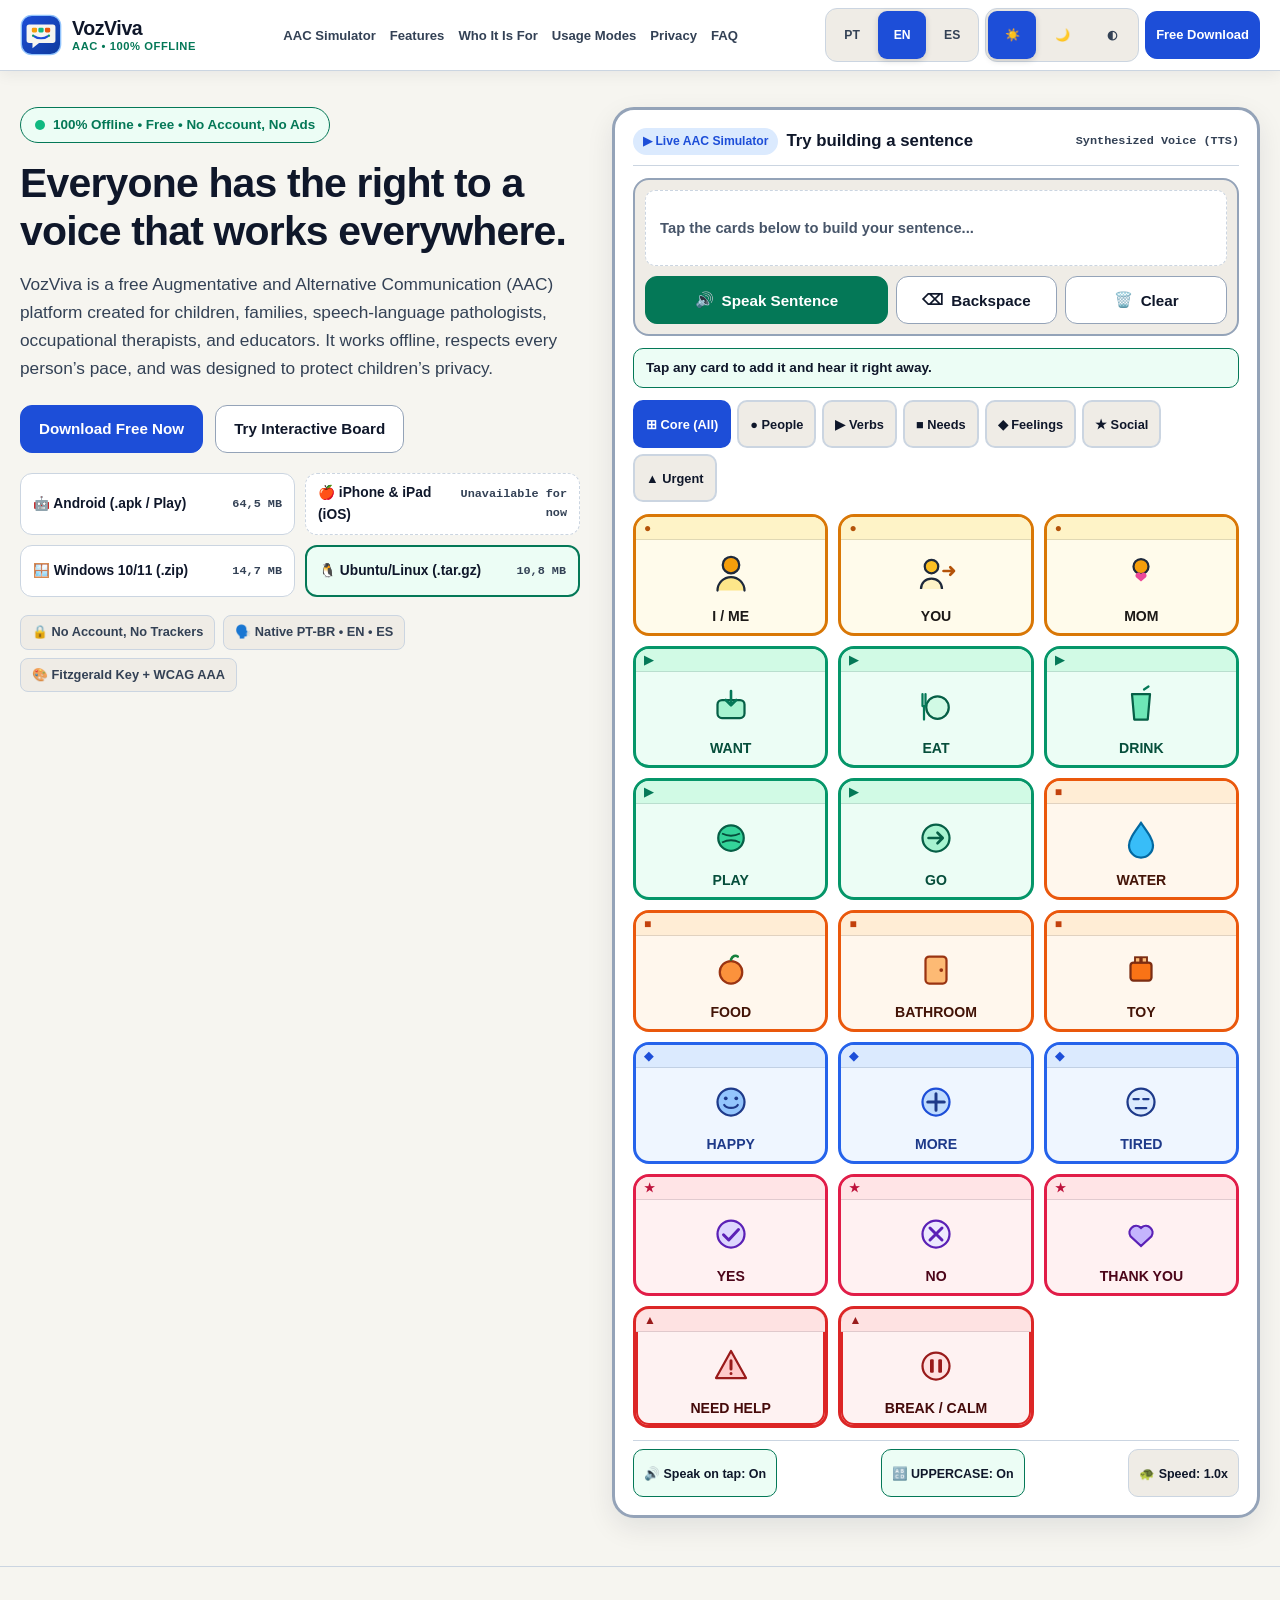
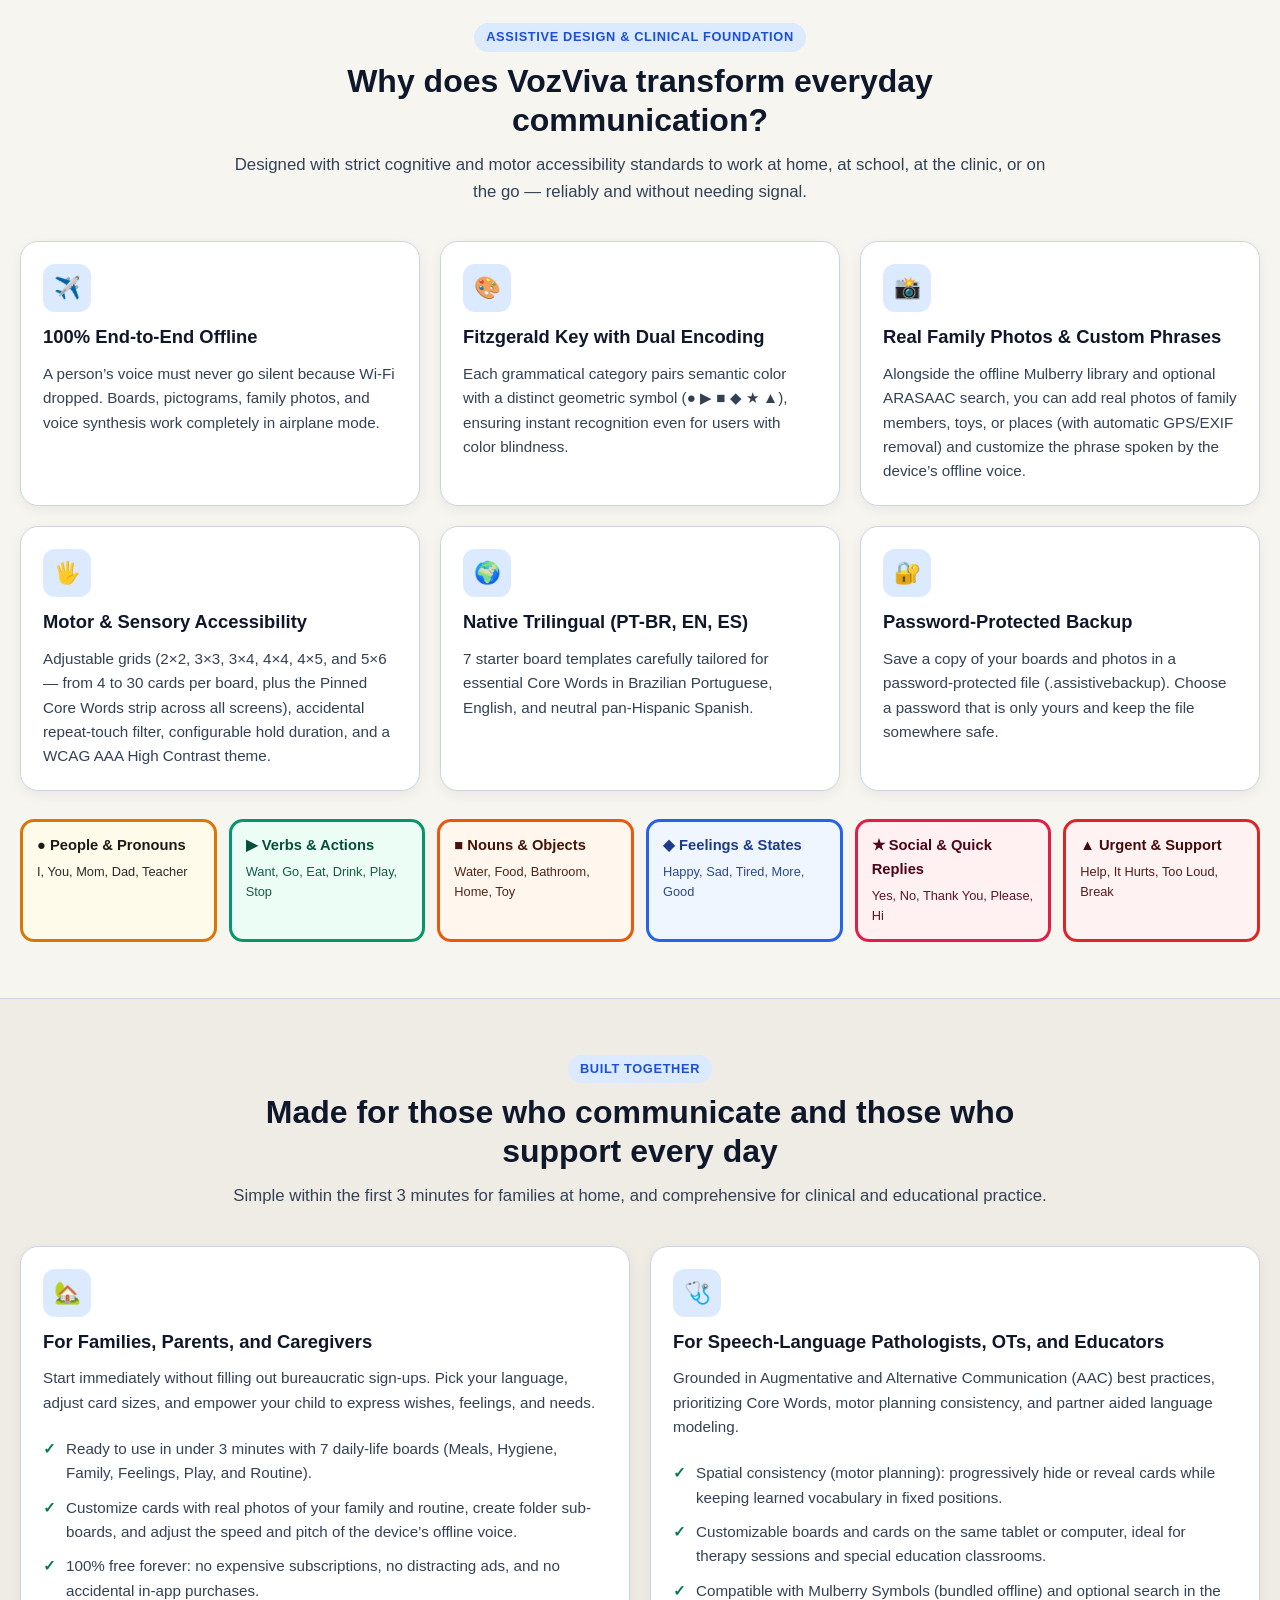
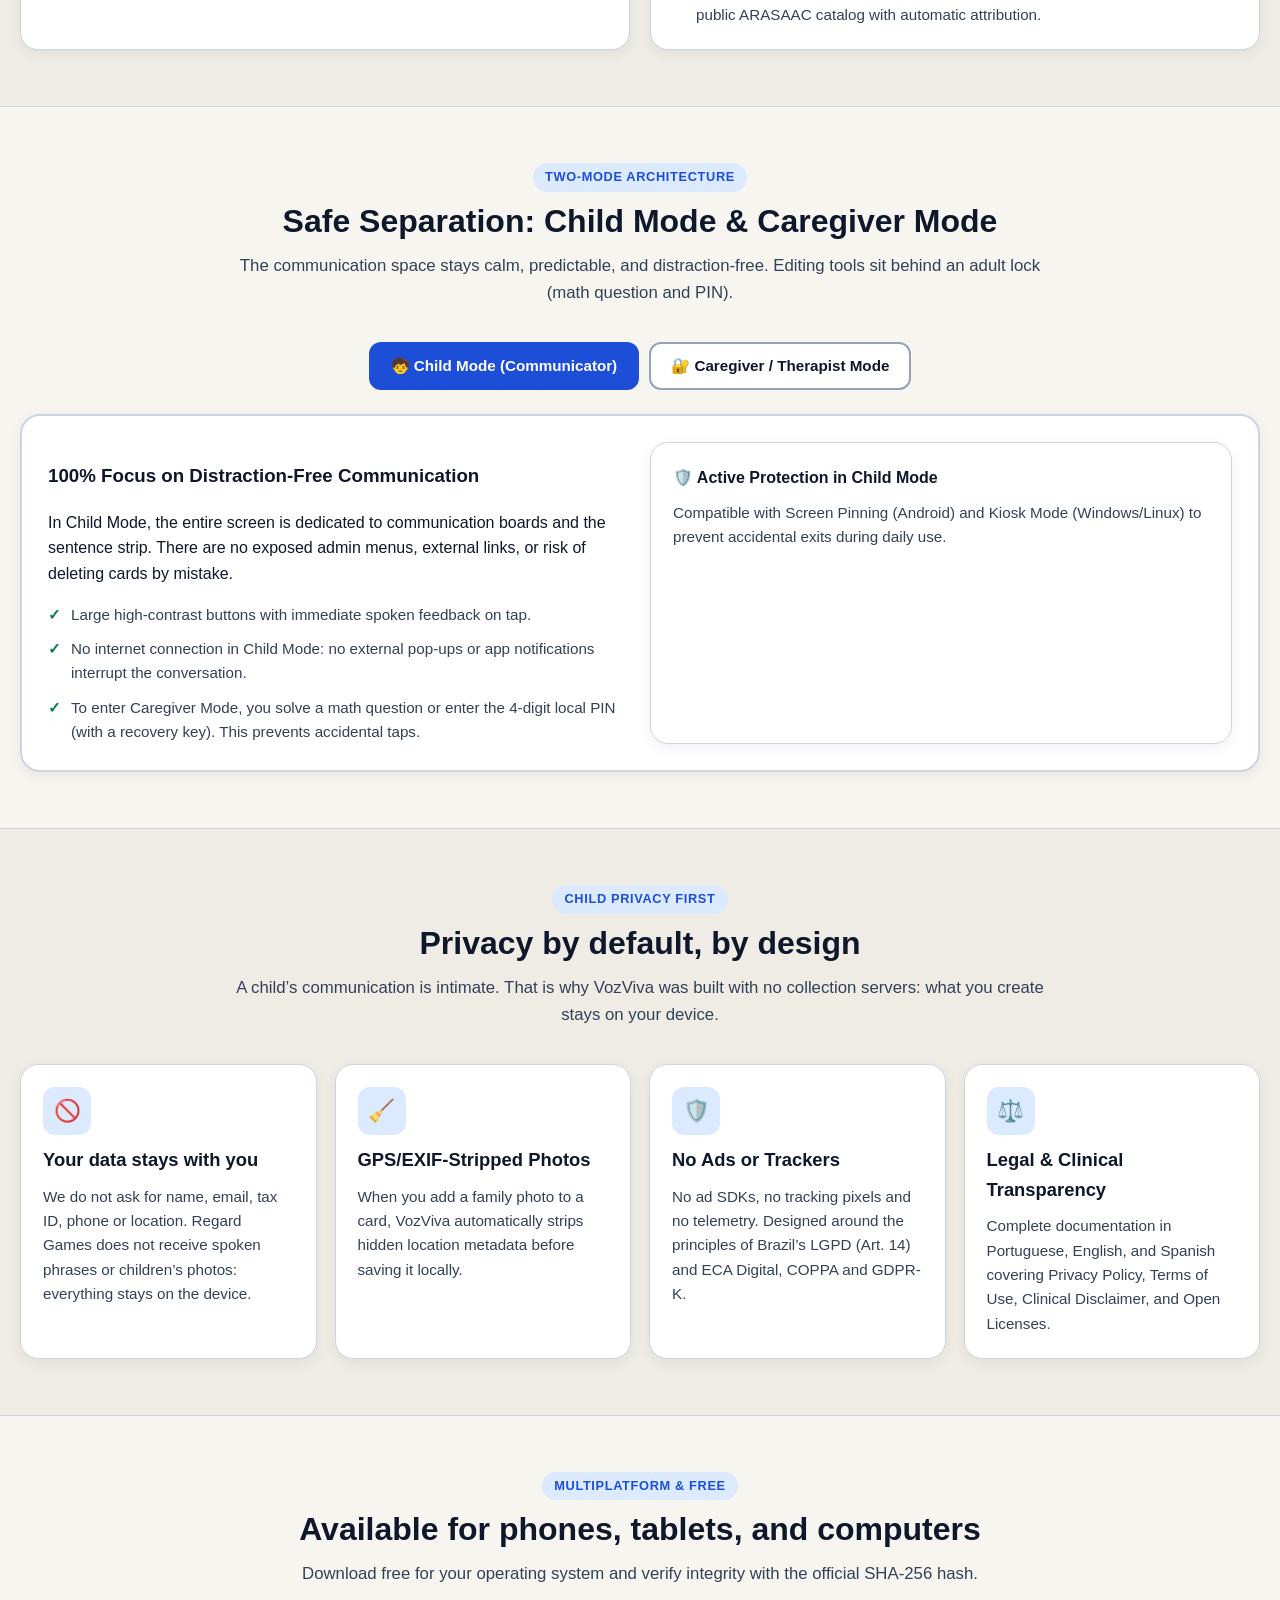
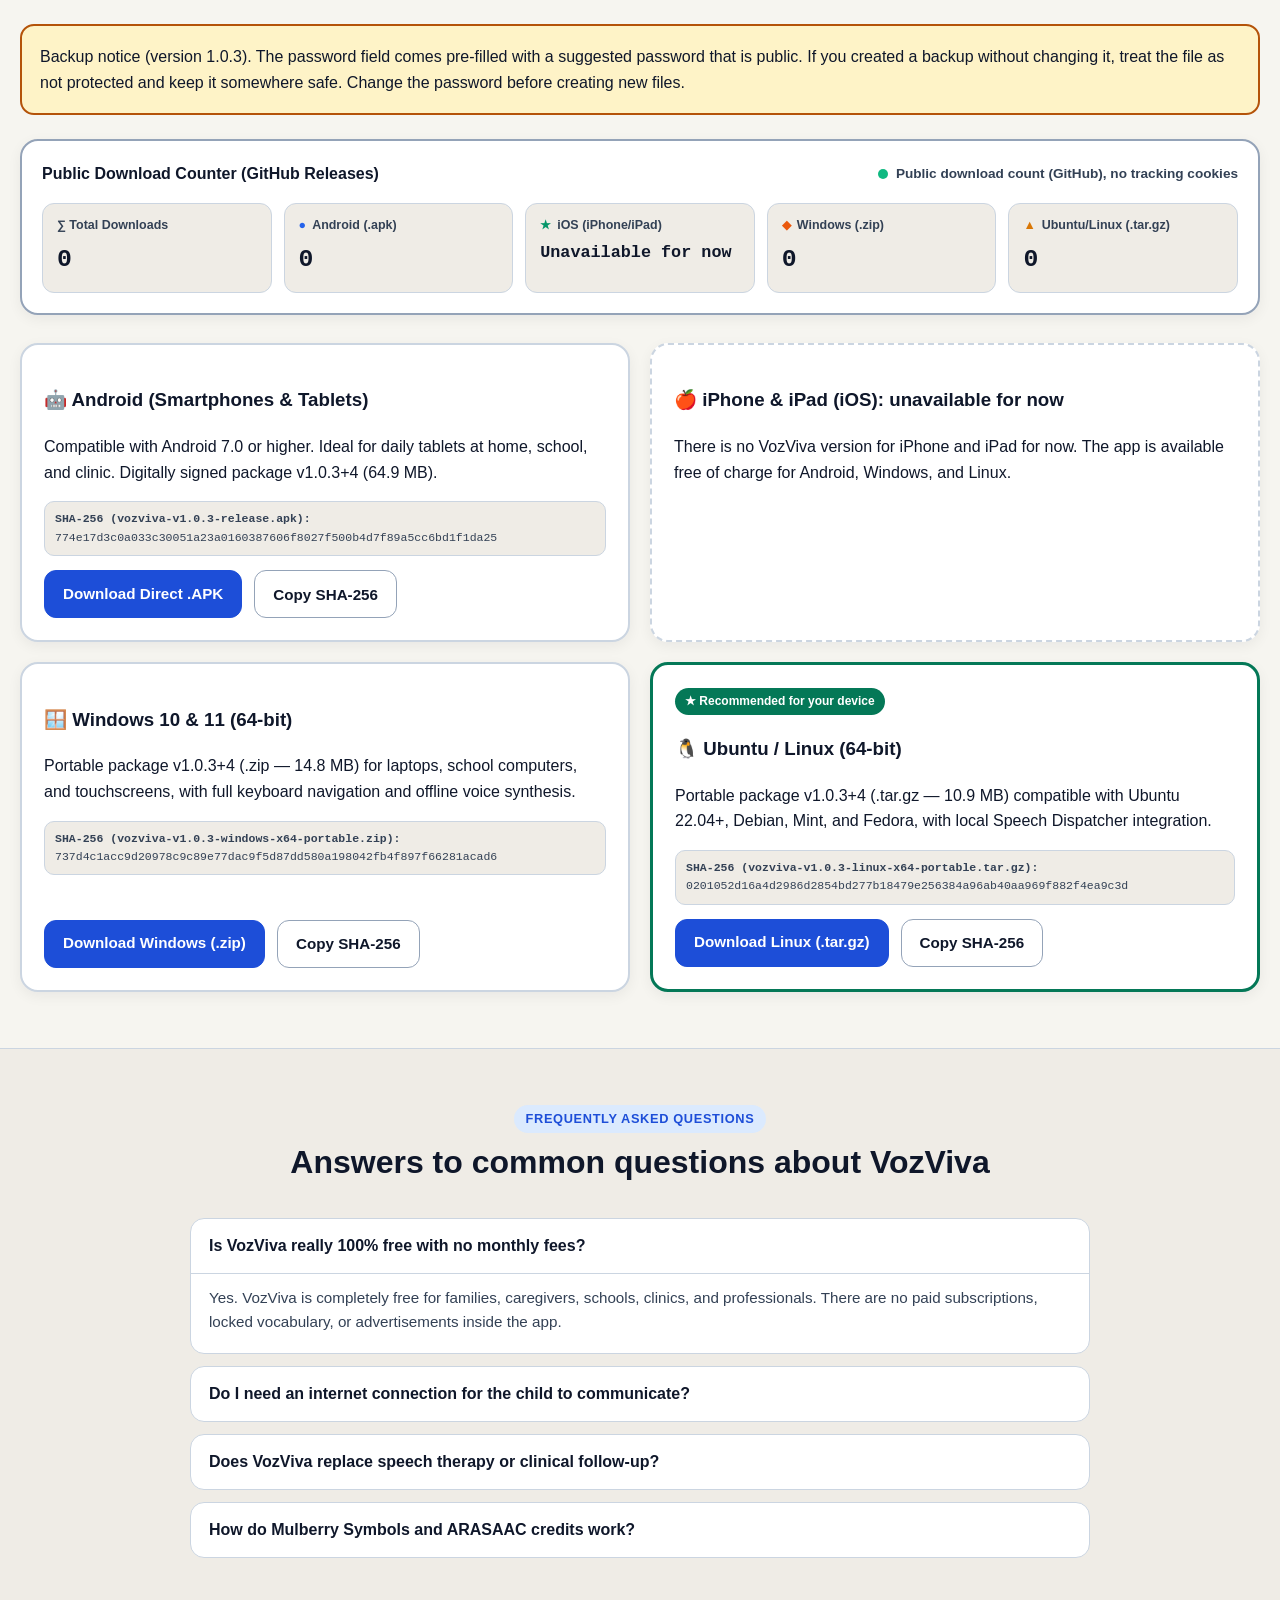
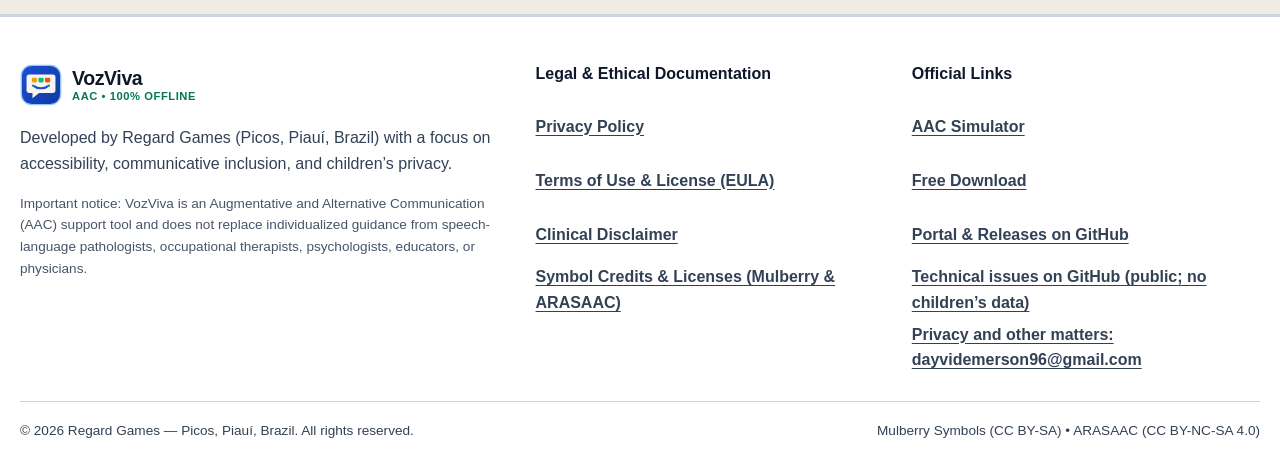
==== commit 2d22d15d: "fix(legal): use Dayvid Emerson as privacy contact and data protection officer - Replace contato@rega" ====
--- a/docs/index.html
+++ b/docs/index.html
@@ -602,8 +602,8 @@
             <li><a href="#simulador" data-i18n="nav.simulator">Simulador CAA</a></li>
             <li><a href="#download" data-i18n="nav.download">Baixar Grátis</a></li>
             <li><a href="https://github.com/regardgames/vozviva" target="_blank" rel="noopener noreferrer" data-i18n="footer.repo_link"> Portal &amp; Releases no GitHub</a></li>
-            <li><a href="https://github.com/regardgames/vozviva/issues" target="_blank" rel="noopener noreferrer" data-i18n="footer.support_link">Suporte técnico (sem dados pessoais)</a></li>
-            <li><a href="mailto:contato@regardgames.com" data-i18n="footer.privacy_contact">Privacidade e outros assuntos: contato@regardgames.com</a></li>
+            <li><a href="https://github.com/regardgames/vozviva/issues" target="_blank" rel="noopener noreferrer" data-i18n="footer.support_link">Chamados técnicos no GitHub (públicos; sem dados de crianças)</a></li>
+            <li><a href="mailto:dayvidemerson96@gmail.com" data-i18n="footer.privacy_contact">Privacidade e outros assuntos: dayvidemerson96@gmail.com</a></li>
           </ul>
         </div>
       </div>
